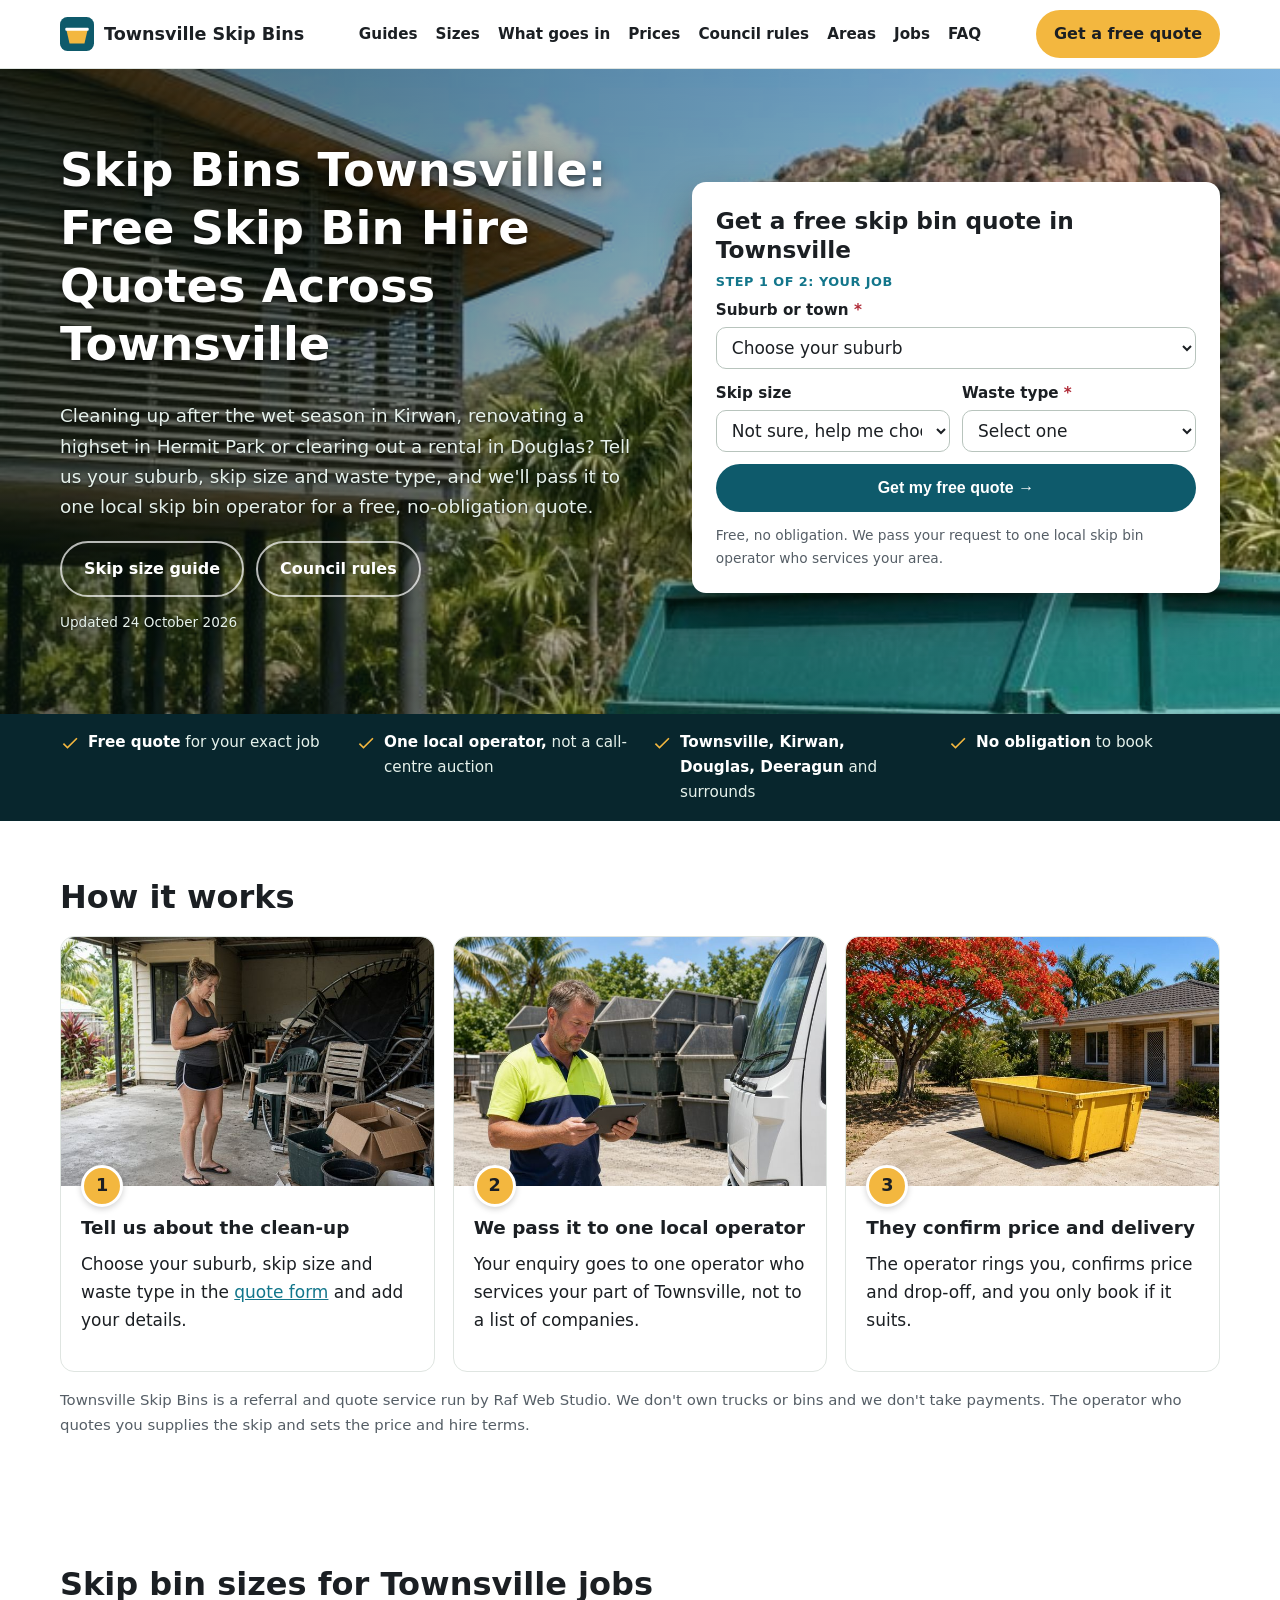
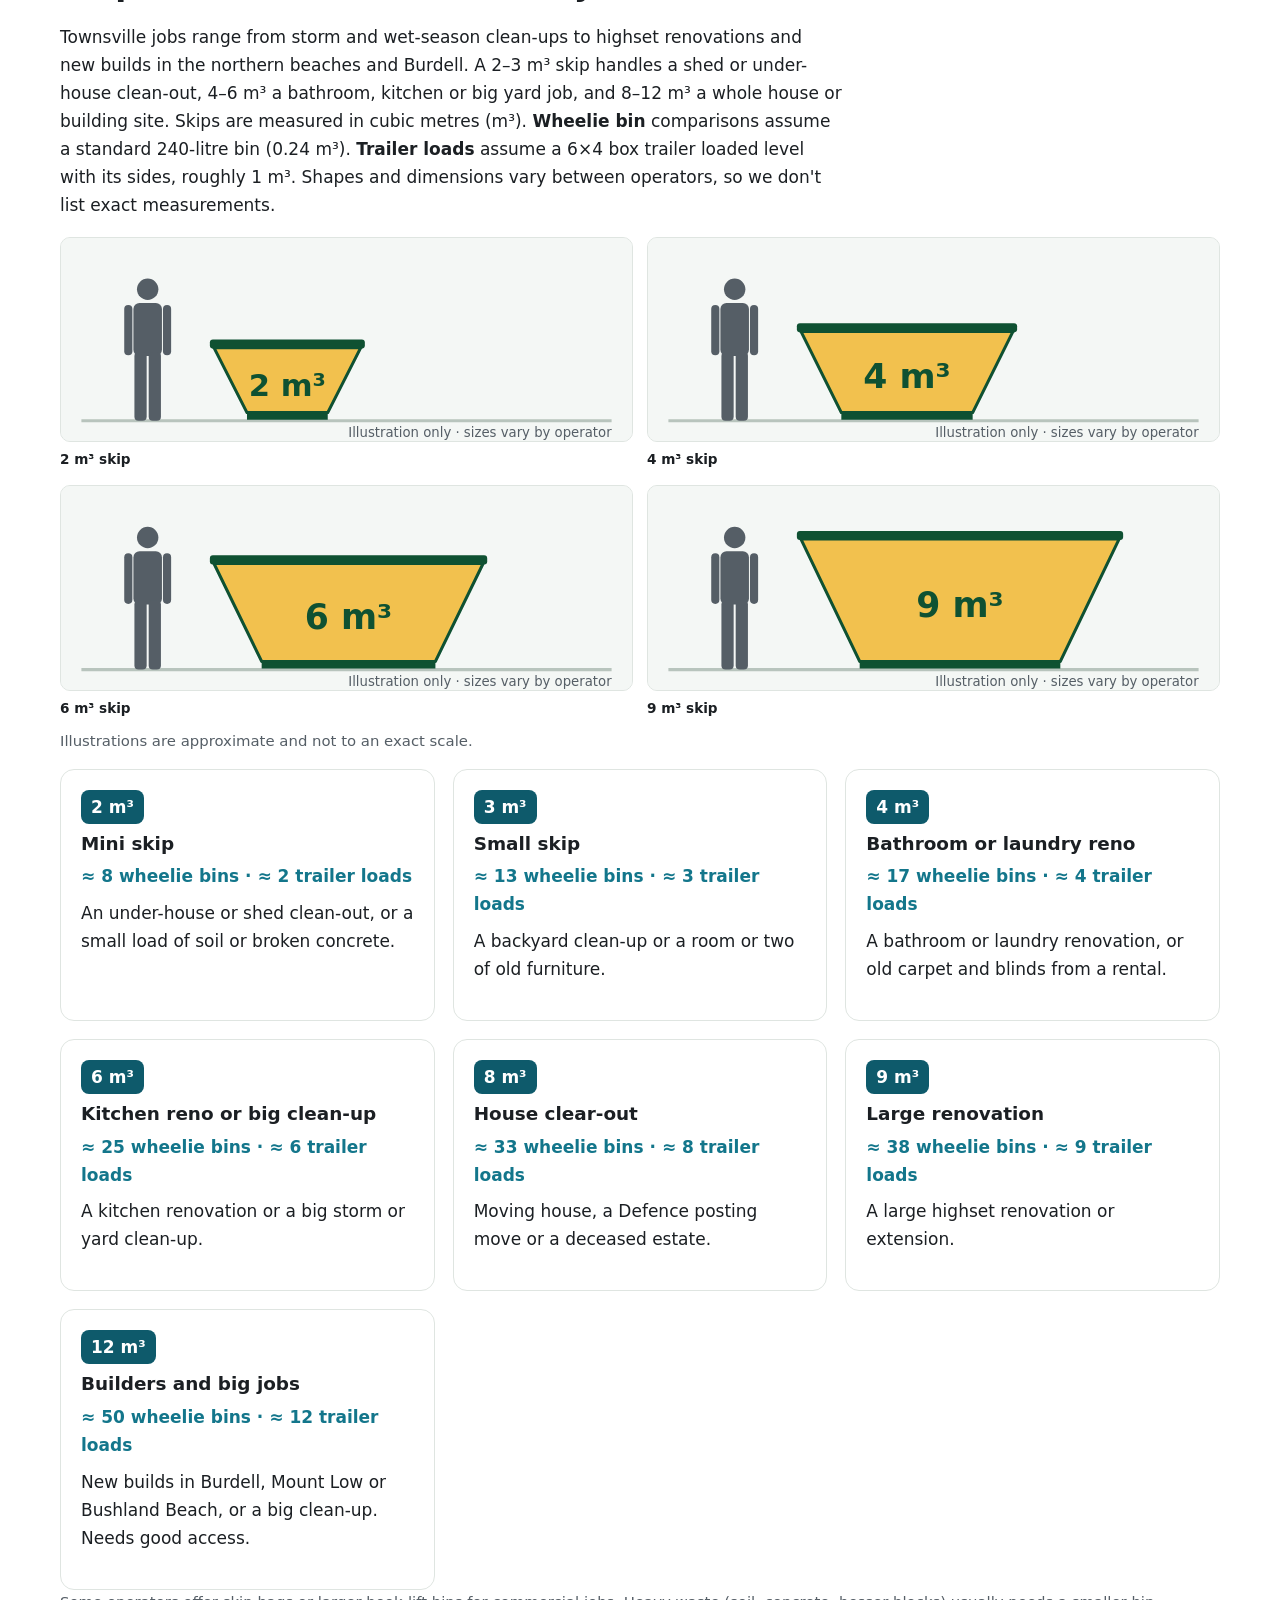
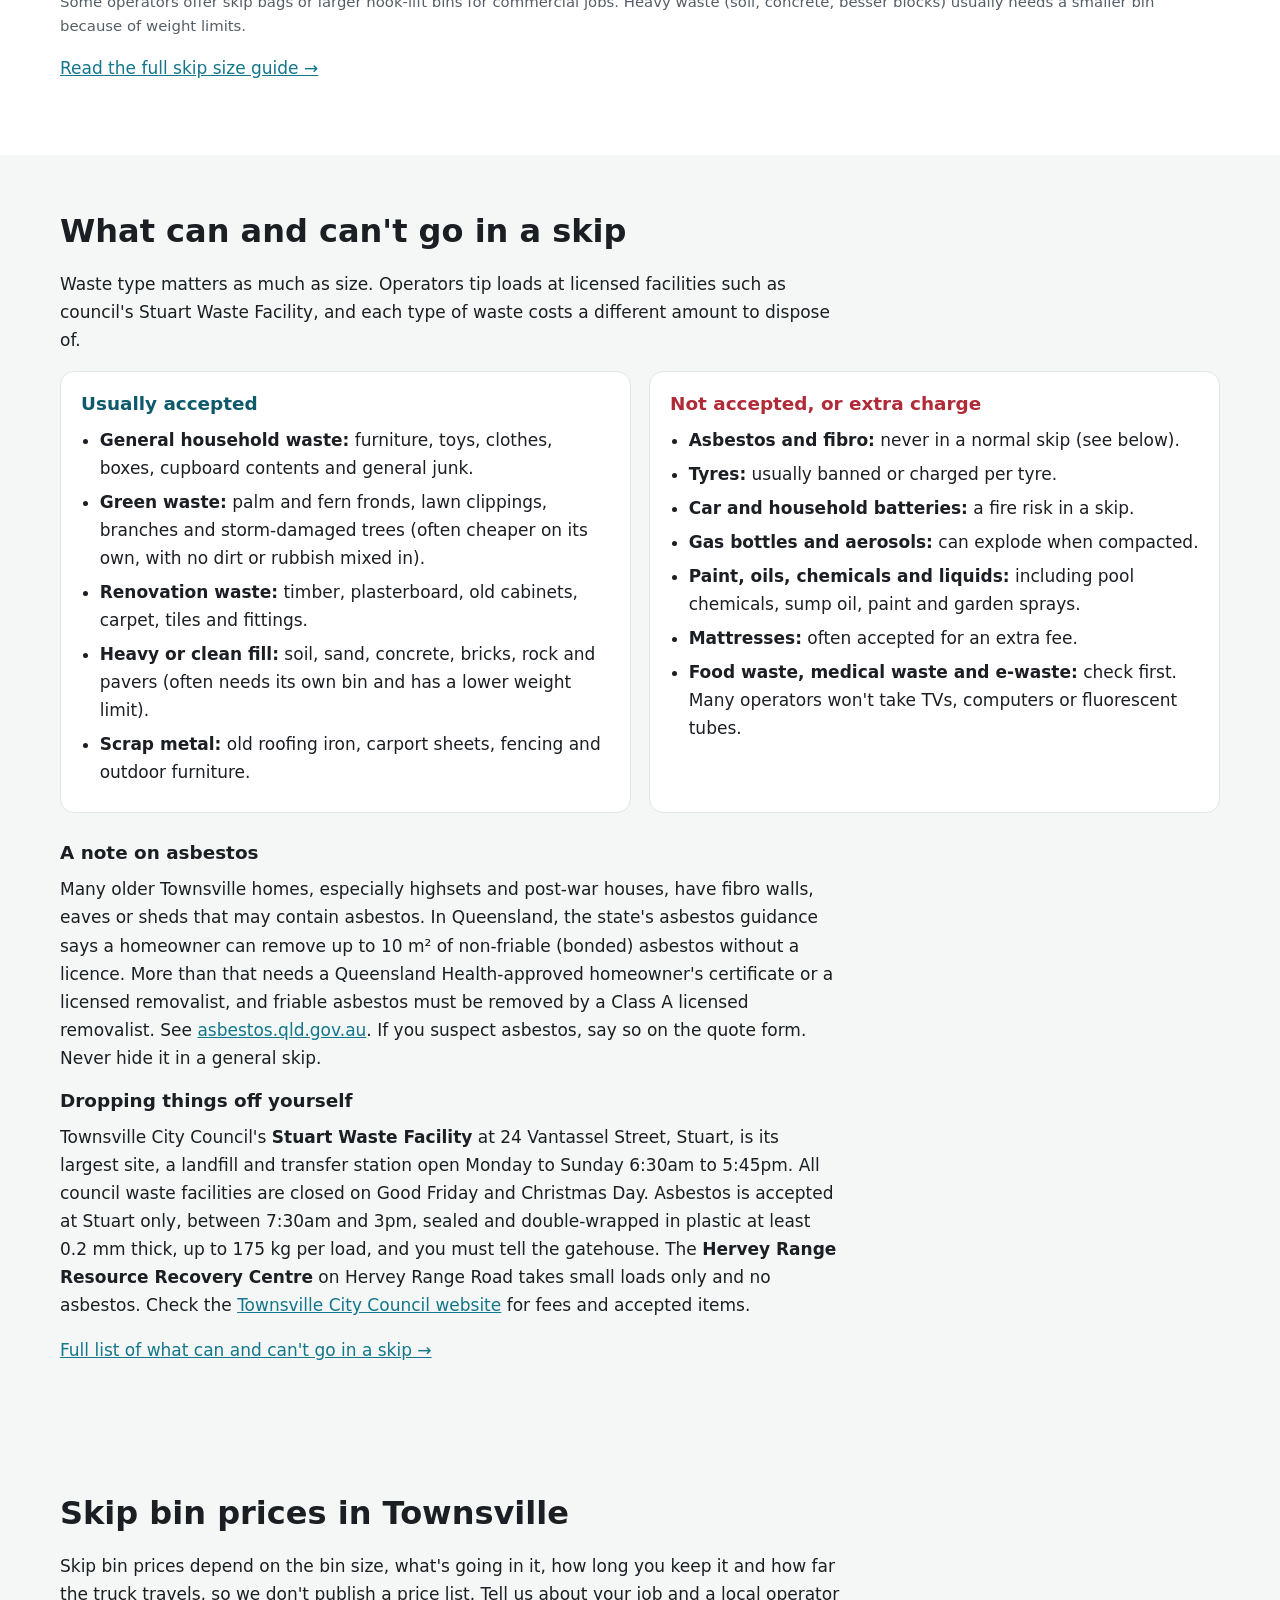
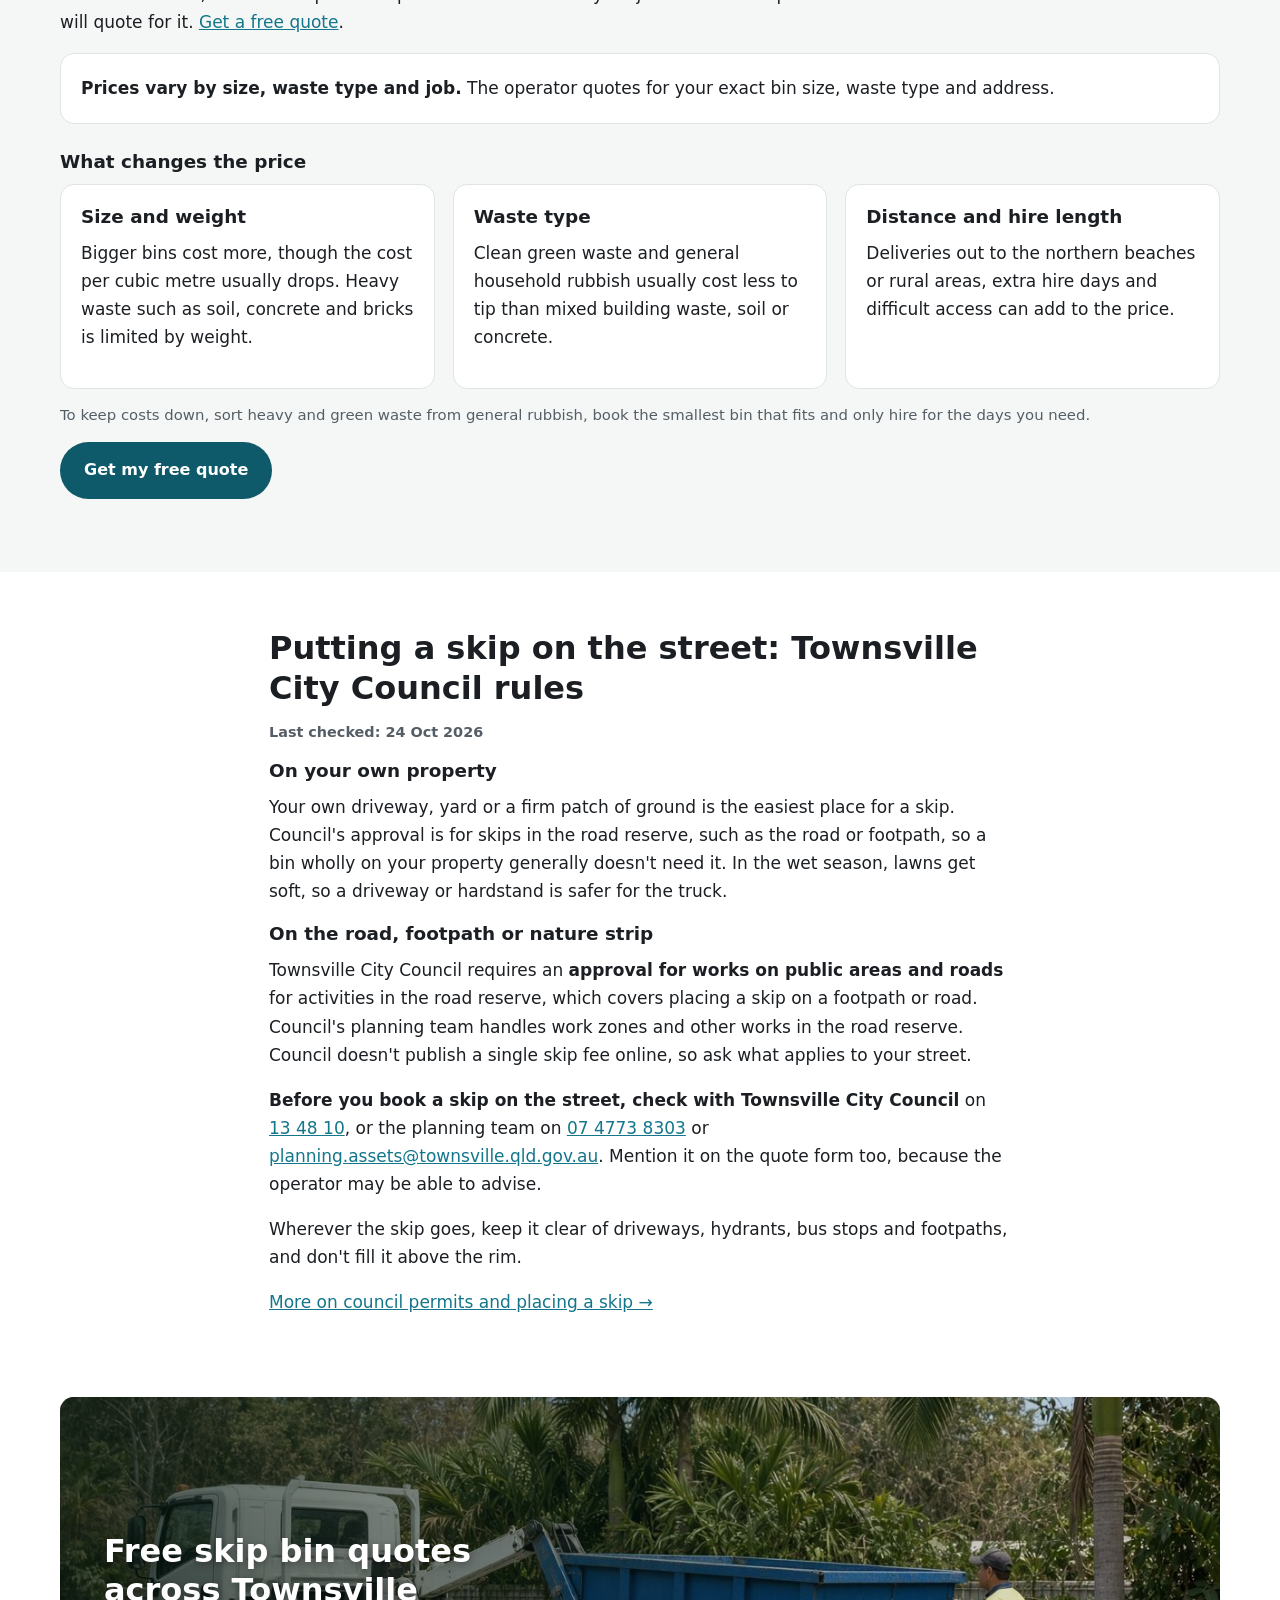
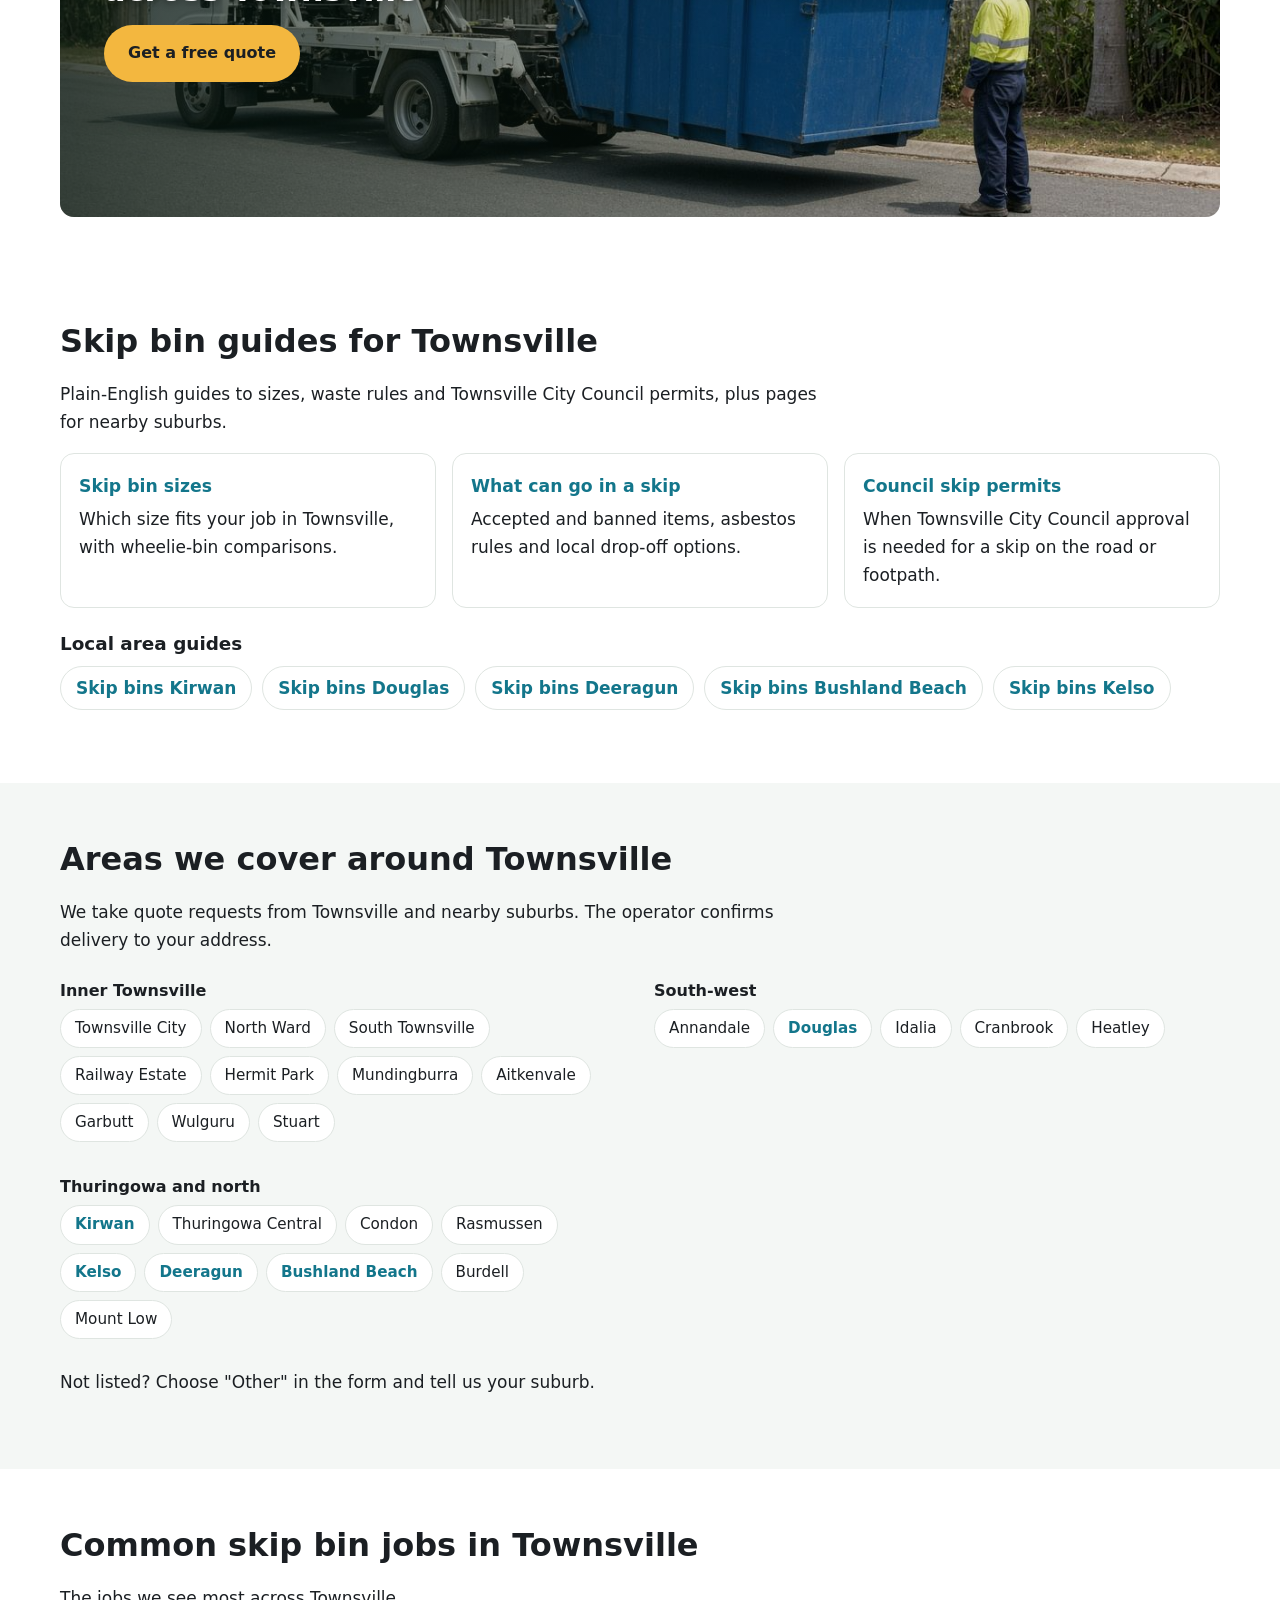
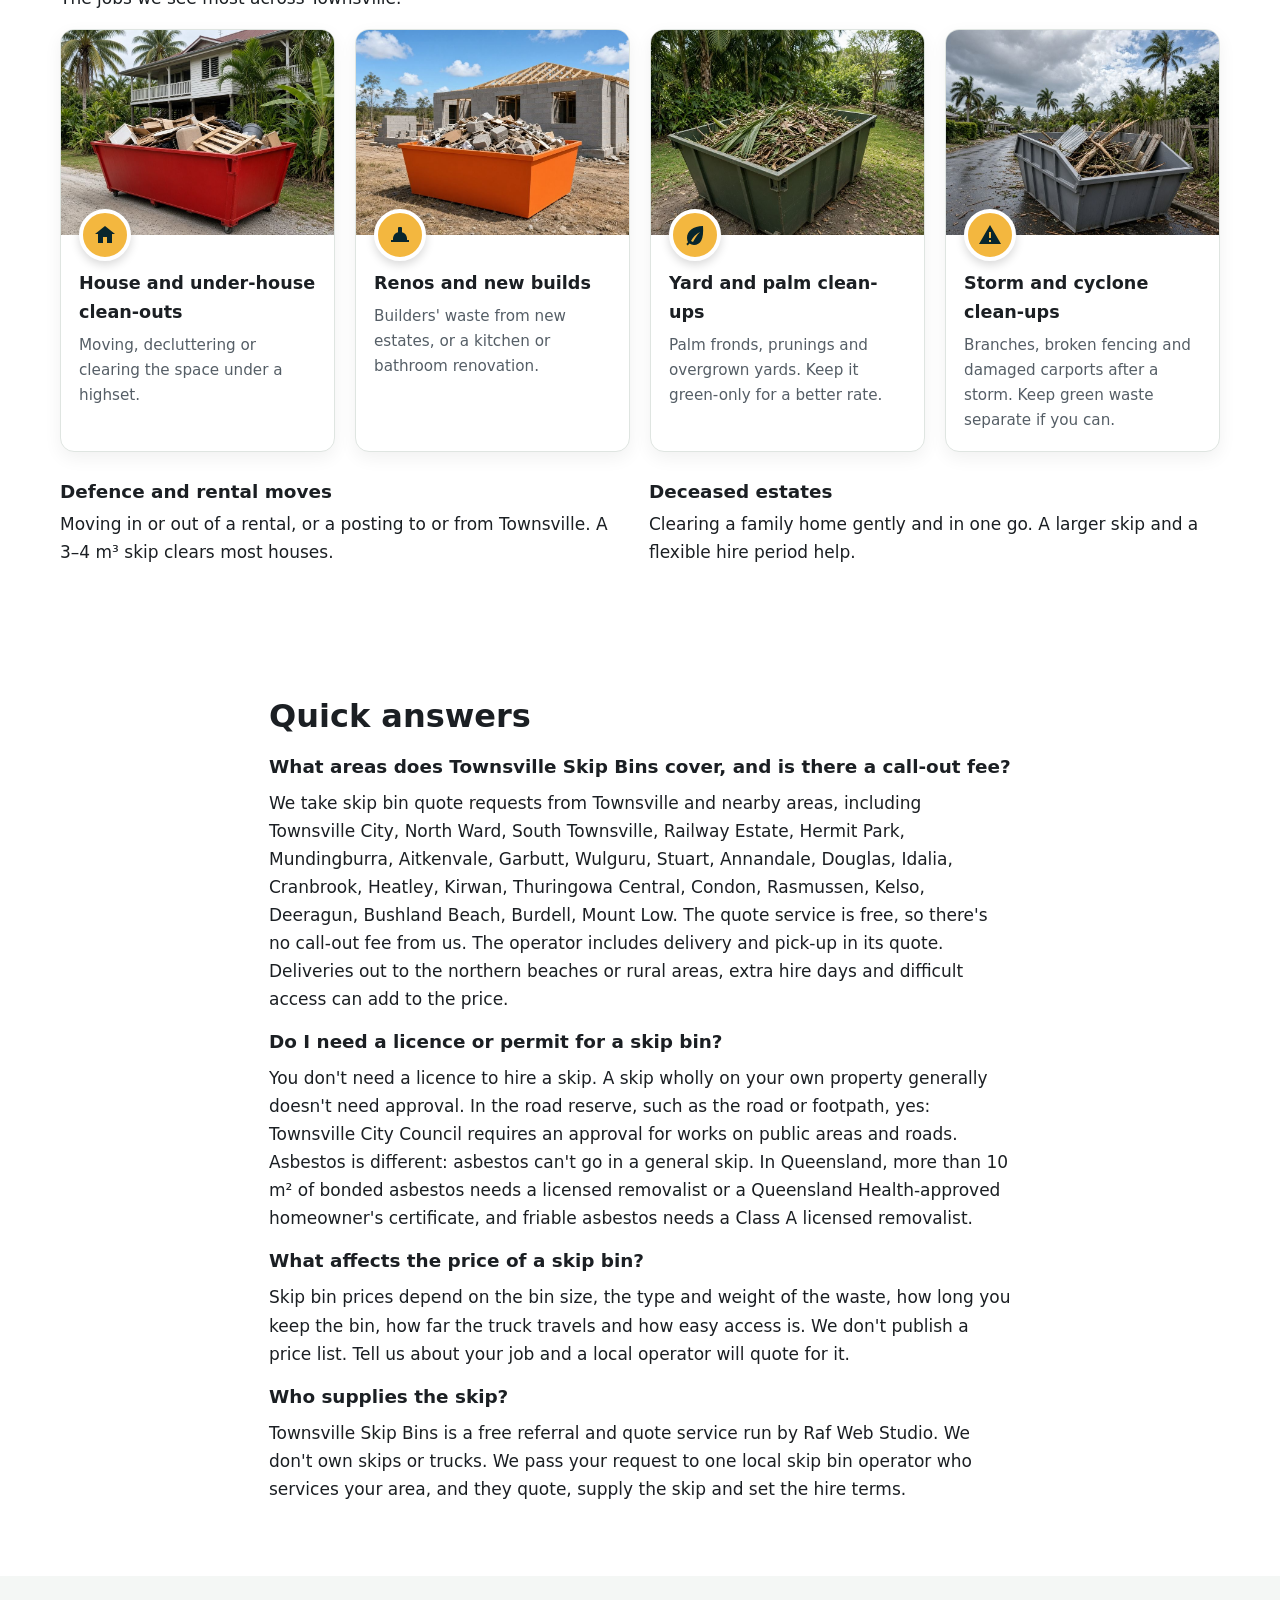
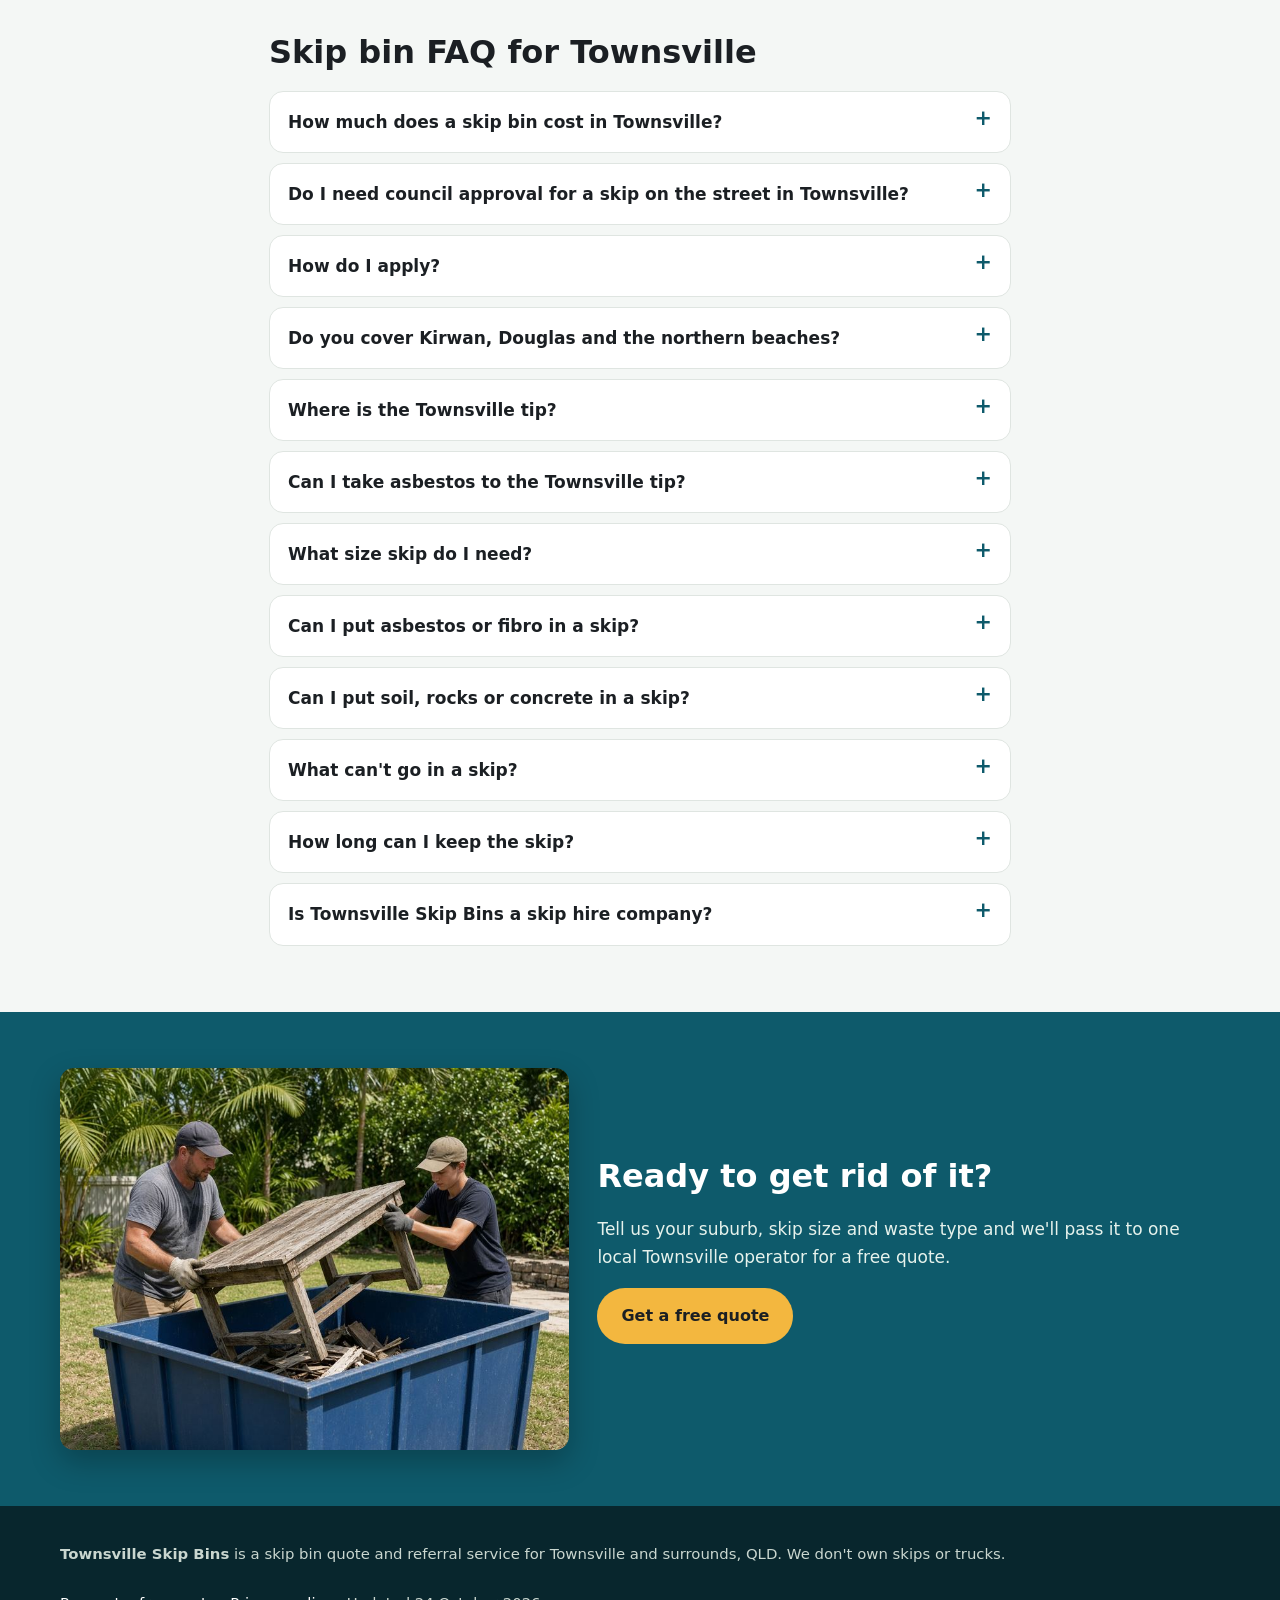
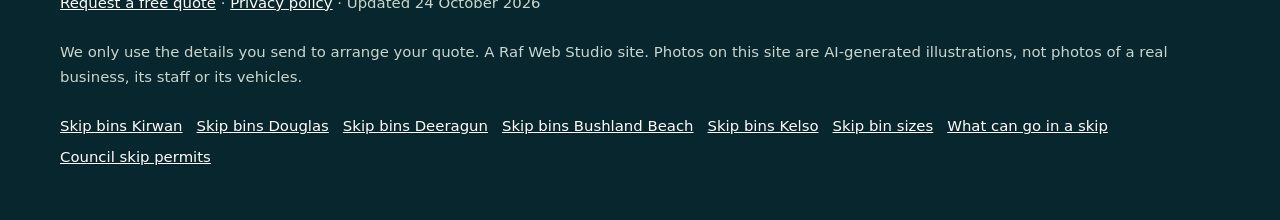
==== index.html @ 588e8c03 "Add GA4 gtag + generate_lead, Search Console tag, LocalBusiness schema, quick answers, llms.txt" ====
<!doctype html>
<html lang="en-AU">
<head>
<meta charset="utf-8">
<meta name="google-site-verification" content="bxGE-b5gEGGFlD7Is_At5pXZOeeprhVuB0j97evm9C8" />
<meta name="viewport" content="width=device-width, initial-scale=1">
<title>Skip Bins Townsville | Free Skip Bin Hire Quotes in Townsville QLD</title>
<meta name="description" content="Skip bins in Townsville, Kirwan, Douglas, Deeragun, Bushland Beach and Kelso. Tell us your suburb, size and waste type and get a free quote from one local skip bin operator.">
<link rel="canonical" href="https://townsvilleskipbins.com/">
<link rel="icon" href="favicon.svg" type="image/svg+xml">
<meta name="theme-color" content="#0e5a6b">
<meta property="og:type" content="website">
<meta property="og:locale" content="en_AU">
<meta property="og:site_name" content="Townsville Skip Bins">
<meta property="og:title" content="Skip Bins Townsville | Free Skip Bin Hire Quotes in Townsville QLD">
<meta property="og:description" content="Free skip bin hire quotes in Townsville and surrounds, from one local operator.">
<meta property="og:url" content="https://townsvilleskipbins.com/">
<meta property="og:image" content="https://townsvilleskipbins.com/img/hero.jpg">
<meta name="twitter:card" content="summary_large_image">
<meta name="twitter:image" content="https://townsvilleskipbins.com/img/hero.jpg">
<script>document.documentElement.classList.add('js')</script>
<link rel="stylesheet" href="styles.css">

<!-- Google tag (gtag.js) -->
<script async src="https://www.googletagmanager.com/gtag/js?id=G-PF54L7E9ZY"></script>
<script>
  window.dataLayer = window.dataLayer || [];
  function gtag(){dataLayer.push(arguments);}
  gtag('js', new Date());
  gtag('config', 'G-PF54L7E9ZY');
</script>

<script type="application/ld+json">
{
 "@context": "https://schema.org",
 "@type": "LocalBusiness",
 "@id": "https://townsvilleskipbins.com/#business",
 "name": "Townsville Skip Bins",
 "url": "https://townsvilleskipbins.com/",
 "description": "Skip bins in Townsville, Kirwan, Douglas, Deeragun, Bushland Beach and Kelso. Tell us your suburb, size and waste type and get a free quote from one local skip bin operator. A free referral and quote service run by Raf Web Studio. It doesn't own skips or trucks; one local operator quotes and supplies the skip.",
 "image": "https://townsvilleskipbins.com/img/hero.jpg",
 "areaServed": [
  {
   "@type": "AdministrativeArea",
   "name": "Townsville City Council, QLD"
  },
  {
   "@type": "Place",
   "name": "Townsville City, QLD"
  },
  {
   "@type": "Place",
   "name": "North Ward, QLD"
  },
  {
   "@type": "Place",
   "name": "South Townsville, QLD"
  },
  {
   "@type": "Place",
   "name": "Railway Estate, QLD"
  },
  {
   "@type": "Place",
   "name": "Hermit Park, QLD"
  },
  {
   "@type": "Place",
   "name": "Mundingburra, QLD"
  },
  {
   "@type": "Place",
   "name": "Aitkenvale, QLD"
  },
  {
   "@type": "Place",
   "name": "Annandale, QLD"
  },
  {
   "@type": "Place",
   "name": "Douglas, QLD"
  },
  {
   "@type": "Place",
   "name": "Kirwan, QLD"
  },
  {
   "@type": "Place",
   "name": "Thuringowa Central, QLD"
  },
  {
   "@type": "Place",
   "name": "Condon, QLD"
  },
  {
   "@type": "Place",
   "name": "Rasmussen, QLD"
  },
  {
   "@type": "Place",
   "name": "Kelso, QLD"
  },
  {
   "@type": "Place",
   "name": "Deeragun, QLD"
  },
  {
   "@type": "Place",
   "name": "Bushland Beach, QLD"
  },
  {
   "@type": "Place",
   "name": "Burdell, QLD"
  },
  {
   "@type": "Place",
   "name": "Mount Low, QLD"
  },
  {
   "@type": "Place",
   "name": "Idalia, QLD"
  },
  {
   "@type": "Place",
   "name": "Cranbrook, QLD"
  },
  {
   "@type": "Place",
   "name": "Heatley, QLD"
  },
  {
   "@type": "Place",
   "name": "Garbutt, QLD"
  },
  {
   "@type": "Place",
   "name": "Wulguru, QLD"
  },
  {
   "@type": "Place",
   "name": "Stuart, QLD"
  }
 ],
 "knowsAbout": [
  "Skip bin hire",
  "Skip bin sizes",
  "Council skip bin permits",
  "Waste disposal"
 ],
 "parentOrganization": {
  "@type": "Organization",
  "name": "Raf Web Studio"
 }
}
</script>
<script type="application/ld+json">
{
 "@context": "https://schema.org",
 "@type": "WebSite",
 "@id": "https://townsvilleskipbins.com/#website",
 "name": "Townsville Skip Bins",
 "url": "https://townsvilleskipbins.com/",
 "inLanguage": "en-AU"
}
</script>
<script type="application/ld+json">
{
 "@context": "https://schema.org",
 "@type": "Service",
 "@id": "https://townsvilleskipbins.com/#service",
 "name": "Skip bin hire quotes in Townsville",
 "serviceType": "Skip bin hire",
 "description": "Free skip bin hire quotes in Townsville and surrounding suburbs. We pass your request to one local skip bin operator.",
 "url": "https://townsvilleskipbins.com/",
 "provider": {
  "@id": "https://townsvilleskipbins.com/#business"
 },
 "areaServed": [
  {
   "@type": "AdministrativeArea",
   "name": "Townsville City Council, QLD"
  },
  {
   "@type": "Place",
   "name": "Townsville City, QLD"
  },
  {
   "@type": "Place",
   "name": "North Ward, QLD"
  },
  {
   "@type": "Place",
   "name": "South Townsville, QLD"
  },
  {
   "@type": "Place",
   "name": "Railway Estate, QLD"
  },
  {
   "@type": "Place",
   "name": "Hermit Park, QLD"
  },
  {
   "@type": "Place",
   "name": "Mundingburra, QLD"
  },
  {
   "@type": "Place",
   "name": "Aitkenvale, QLD"
  },
  {
   "@type": "Place",
   "name": "Annandale, QLD"
  },
  {
   "@type": "Place",
   "name": "Douglas, QLD"
  },
  {
   "@type": "Place",
   "name": "Kirwan, QLD"
  },
  {
   "@type": "Place",
   "name": "Thuringowa Central, QLD"
  },
  {
   "@type": "Place",
   "name": "Condon, QLD"
  },
  {
   "@type": "Place",
   "name": "Rasmussen, QLD"
  },
  {
   "@type": "Place",
   "name": "Kelso, QLD"
  },
  {
   "@type": "Place",
   "name": "Deeragun, QLD"
  },
  {
   "@type": "Place",
   "name": "Bushland Beach, QLD"
  },
  {
   "@type": "Place",
   "name": "Burdell, QLD"
  },
  {
   "@type": "Place",
   "name": "Mount Low, QLD"
  },
  {
   "@type": "Place",
   "name": "Idalia, QLD"
  },
  {
   "@type": "Place",
   "name": "Cranbrook, QLD"
  },
  {
   "@type": "Place",
   "name": "Heatley, QLD"
  },
  {
   "@type": "Place",
   "name": "Garbutt, QLD"
  },
  {
   "@type": "Place",
   "name": "Wulguru, QLD"
  },
  {
   "@type": "Place",
   "name": "Stuart, QLD"
  }
 ]
}
</script>
<script type="application/ld+json">
{
 "@context": "https://schema.org",
 "@type": "FAQPage",
 "mainEntity": [
  {
   "@type": "Question",
   "name": "How much does a skip bin cost in Townsville?",
   "acceptedAnswer": {
    "@type": "Answer",
    "text": "It depends on the size, waste type, hire period and distance. Tell us about your job and a local operator will quote for it."
   }
  },
  {
   "@type": "Question",
   "name": "Do I need council approval for a skip on the street in Townsville?",
   "acceptedAnswer": {
    "@type": "Answer",
    "text": "Generally yes. Townsville City Council requires an approval for works on public areas and roads, which covers a skip in the road reserve. A skip wholly on your own land generally doesn't need it."
   }
  },
  {
   "@type": "Question",
   "name": "How do I apply?",
   "acceptedAnswer": {
    "@type": "Answer",
    "text": "Call Townsville City Council on 13 48 10, or the planning team on 07 4773 8303, to check what's needed for your street."
   }
  },
  {
   "@type": "Question",
   "name": "Do you cover Kirwan, Douglas and the northern beaches?",
   "acceptedAnswer": {
    "@type": "Answer",
    "text": "Yes, we take requests from across Townsville, including Kirwan, Douglas, Deeragun, Bushland Beach and Kelso. The operator confirms delivery."
   }
  },
  {
   "@type": "Question",
   "name": "Where is the Townsville tip?",
   "acceptedAnswer": {
    "@type": "Answer",
    "text": "Council's largest facility is the Stuart Waste Facility at 24 Vantassel Street, Stuart, open Monday to Sunday 6:30am to 5:45pm. There's also the Hervey Range Resource Recovery Centre for small loads."
   }
  },
  {
   "@type": "Question",
   "name": "Can I take asbestos to the Townsville tip?",
   "acceptedAnswer": {
    "@type": "Answer",
    "text": "Only to the Stuart Waste Facility, between 7:30am and 3pm, sealed and double-wrapped in plastic at least 0.2 mm thick, up to 175 kg per load. Tell the gatehouse when you arrive."
   }
  },
  {
   "@type": "Question",
   "name": "What size skip do I need?",
   "acceptedAnswer": {
    "@type": "Answer",
    "text": "2–3 m³ for a shed or under-house clean-out, 4 m³ for a bathroom, 6 m³ for a kitchen or storm clean-up, and 8–12 m³ for a house clear-out or new build."
   }
  },
  {
   "@type": "Question",
   "name": "Can I put asbestos or fibro in a skip?",
   "acceptedAnswer": {
    "@type": "Answer",
    "text": "No. Asbestos can't go in a general skip. In Queensland, more than 10 m² of bonded asbestos needs a licensed removalist or a Queensland Health-approved homeowner's certificate, and friable asbestos needs a Class A licensed removalist."
   }
  },
  {
   "@type": "Question",
   "name": "Can I put soil, rocks or concrete in a skip?",
   "acceptedAnswer": {
    "@type": "Answer",
    "text": "Usually, but heavy waste has weight limits and often needs its own, smaller bin. Choose \"Soil, concrete or bricks\" in the form."
   }
  },
  {
   "@type": "Question",
   "name": "What can't go in a skip?",
   "acceptedAnswer": {
    "@type": "Answer",
    "text": "Asbestos, tyres, batteries, gas bottles, chemicals, paint, oils and liquids. Mattresses and e-waste are often extra or not accepted. The operator who quotes you will confirm their list."
   }
  },
  {
   "@type": "Question",
   "name": "How long can I keep the skip?",
   "acceptedAnswer": {
    "@type": "Answer",
    "text": "Commonly a few days to a week, with extra days by arrangement with the operator."
   }
  },
  {
   "@type": "Question",
   "name": "Is Townsville Skip Bins a skip hire company?",
   "acceptedAnswer": {
    "@type": "Answer",
    "text": "No. It's a free referral and quote service run by Raf Web Studio. One local operator quotes you and supplies the skip."
   }
  },
  {
   "@type": "Question",
   "name": "What areas does Townsville Skip Bins cover, and is there a call-out fee?",
   "acceptedAnswer": {
    "@type": "Answer",
    "text": "We take skip bin quote requests from Townsville and nearby areas, including Townsville City, North Ward, South Townsville, Railway Estate, Hermit Park, Mundingburra, Aitkenvale, Garbutt, Wulguru, Stuart, Annandale, Douglas, Idalia, Cranbrook, Heatley, Kirwan, Thuringowa Central, Condon, Rasmussen, Kelso, Deeragun, Bushland Beach, Burdell, Mount Low. The quote service is free, so there's no call-out fee from us. The operator includes delivery and pick-up in its quote. Deliveries out to the northern beaches or rural areas, extra hire days and difficult access can add to the price."
   }
  },
  {
   "@type": "Question",
   "name": "Do I need a licence or permit for a skip bin?",
   "acceptedAnswer": {
    "@type": "Answer",
    "text": "You don't need a licence to hire a skip. A skip wholly on your own property generally doesn't need approval. In the road reserve, such as the road or footpath, yes: Townsville City Council requires an approval for works on public areas and roads. Asbestos is different: asbestos can't go in a general skip. In Queensland, more than 10 m² of bonded asbestos needs a licensed removalist or a Queensland Health-approved homeowner's certificate, and friable asbestos needs a Class A licensed removalist."
   }
  },
  {
   "@type": "Question",
   "name": "What affects the price of a skip bin?",
   "acceptedAnswer": {
    "@type": "Answer",
    "text": "Skip bin prices depend on the bin size, the type and weight of the waste, how long you keep the bin, how far the truck travels and how easy access is. We don't publish a price list. Tell us about your job and a local operator will quote for it."
   }
  },
  {
   "@type": "Question",
   "name": "Who supplies the skip?",
   "acceptedAnswer": {
    "@type": "Answer",
    "text": "Townsville Skip Bins is a free referral and quote service run by Raf Web Studio. We don't own skips or trucks. We pass your request to one local skip bin operator who services your area, and they quote, supply the skip and set the hire terms."
   }
  }
 ]
}
</script>
</head>
<body>
<a class="skip-link" href="#main">Skip to content</a>

<header class="site-header">
  <div class="wrap">
    <a class="brand" href="/" aria-label="Townsville Skip Bins home">
      <svg viewBox="0 0 64 64" aria-hidden="true"><rect width="64" height="64" rx="14" fill="#0e5a6b"/><path d="M12 24h40l-6 26H18z" fill="#f3b73f"/><rect x="10" y="20" width="44" height="6" rx="2" fill="#fff"/></svg>
      Townsville Skip Bins
    </a>
    <nav class="nav" aria-label="Main">
      <a href="#guides">Guides</a>      <a href="#sizes">Sizes</a><a href="#waste">What goes in</a><a href="#pricing">Prices</a><a href="#council">Council rules</a><a href="#areas">Areas</a><a href="#jobs">Jobs</a><a href="#faq">FAQ</a>
    </nav>
    <a class="btn btn-call header-call" href="#quote">Get a free quote</a>
  </div>
</header>

<main id="main">
<section class="hero" aria-labelledby="h1">
  <picture class="hero-bg">
    <source media="(max-width: 700px)" srcset="img/hero-mobile.jpg" width="684" height="720">
    <img src="img/hero.jpg" width="1280" height="720" alt="Teal skip bin outside an elevated home with louvred windows and a granite hill behind" fetchpriority="high" decoding="async">
  </picture>
  <div class="wrap hero-grid">
    <div class="hero-copy">
      <h1 id="h1">Skip Bins Townsville: Free Skip Bin Hire Quotes Across Townsville</h1>
      <p class="lead">Cleaning up after the wet season in Kirwan, renovating a highset in Hermit Park or clearing out a rental in Douglas? Tell us your suburb, skip size and waste type, and we'll pass it to one local skip bin operator for a free, no-obligation quote.</p>
      <div class="ctas"><a class="btn btn-ghost" href="#sizes">Skip size guide</a><a class="btn btn-ghost" href="#council">Council rules</a></div>
      <p class="updated">Updated 24 October 2026</p>
    </div>
    <div class="hero-form-card" id="quote">
      <h2 id="quote-h">Get a free skip bin quote in Townsville</h2>
      <form class="quote-form two-step" id="quote-form" action="https://formsubmit.co/quotes@townsvilleskipbins.com" method="post" novalidate>
        <input type="hidden" name="_subject" value="New quote request – townsvilleskipbins.com">
        <input type="hidden" name="_captcha" value="true">
        <input type="hidden" name="_template" value="table">
        <input type="hidden" name="_next" value="https://townsvilleskipbins.com/thanks.html">
        <input type="text" name="_honey" style="display:none" tabindex="-1" autocomplete="off" aria-hidden="true">
        <input type="hidden" name="source" value="townsvilleskipbins.com">
        <fieldset class="step step-1">
          <legend class="step-label">Step 1 of 2: your job</legend>
          <div class="full"><label for="suburb">Suburb or town <span class="req" aria-hidden="true">*</span></label>
            <select id="suburb" name="suburb" required><option value="">Choose your suburb</option><option>Townsville City</option><option>North Ward</option><option>South Townsville</option><option>Railway Estate</option><option>Hermit Park</option><option>Mundingburra</option><option>Aitkenvale</option><option>Annandale</option><option>Douglas</option><option>Kirwan</option><option>Thuringowa Central</option><option>Condon</option><option>Rasmussen</option><option>Kelso</option><option>Deeragun</option><option>Bushland Beach</option><option>Burdell</option><option>Mount Low</option><option>Idalia</option><option>Cranbrook</option><option>Heatley</option><option>Garbutt</option><option>Wulguru</option><option>Stuart</option><option value="Other">Other (tell us below)</option></select></div>
          <div class="full other-wrap"><label for="suburb_other">Other suburb or town</label><input id="suburb_other" name="suburb_other" type="text" autocomplete="address-level2"></div>
          <div><label for="size">Skip size</label>
            <select id="size" name="skip_size"><option value="Not sure">Not sure, help me choose</option><option>Skip bag (about 1 m³)</option><option>2 m³</option><option>3 m³</option><option>4 m³</option><option>6 m³</option><option>8 m³</option><option>9 m³</option><option>10–12 m³</option><option>Larger / hook-lift</option></select></div>
          <div><label for="waste">Waste type <span class="req" aria-hidden="true">*</span></label>
            <select id="waste" name="waste_type" required><option value="">Select one</option><option>General household</option><option>Green waste</option><option>Mixed renovation / building</option><option>Soil, concrete or bricks</option><option>Mixed, not sure</option><option>May contain asbestos</option></select></div>
          <div class="full js-only"><button class="btn btn-primary btn-block" type="button" id="to-step-2">Get my free quote →</button></div>
          <p class="microcopy full">Free, no obligation. We pass your request to one local skip bin operator who services your area.</p>
          <p class="form-error full" id="step1-error" role="alert" hidden>Please choose your suburb and waste type.</p>
        </fieldset>
        <fieldset class="step step-2" id="step-2">
          <legend class="step-label">Step 2 of 2: your details</legend>
          <div><label for="name">Name <span class="req" aria-hidden="true">*</span></label><input id="name" name="name" type="text" autocomplete="name" required></div>
          <div><label for="phone">Phone <span class="req" aria-hidden="true">*</span></label><input id="phone" name="phone" type="tel" autocomplete="tel" inputmode="tel" required></div>
          <div><label for="email">Email</label><input id="email" name="email" type="email" autocomplete="email"></div>
          <div><label for="date">Delivery date</label><input id="date" name="preferred_date" type="date"></div>
          <div class="full"><label for="message">Anything else?</label><textarea id="message" name="message" rows="2" placeholder="e.g. storm clean-up, highset reno, rental clean-out in Douglas, 7 days"></textarea></div>
          <p class="consent full">By sending this form you agree we can share your details with one local skip bin operator so they can quote for your job. See our <a href="privacy.html">privacy policy</a>.</p>
          <div class="full step2-actions"><button class="btn btn-primary" type="submit">Send my quote request</button><button class="btn-link js-only" type="button" id="back-1">← Back</button></div>
        </fieldset>
      </form>
    </div>
  </div>
</section>
<section class="trust" aria-label="Why use this service">
  <ul class="wrap trust-list"><li><svg viewBox="0 0 24 24" aria-hidden="true"><path fill="currentColor" d="M9 16.2 4.8 12l-1.4 1.4L9 19 21 7l-1.4-1.4z"/></svg><span><strong>Free quote</strong> for your exact job</span></li><li><svg viewBox="0 0 24 24" aria-hidden="true"><path fill="currentColor" d="M9 16.2 4.8 12l-1.4 1.4L9 19 21 7l-1.4-1.4z"/></svg><span><strong>One local operator,</strong> not a call-centre auction</span></li><li><svg viewBox="0 0 24 24" aria-hidden="true"><path fill="currentColor" d="M9 16.2 4.8 12l-1.4 1.4L9 19 21 7l-1.4-1.4z"/></svg><span><strong>Townsville, Kirwan, Douglas, Deeragun</strong> and surrounds</span></li><li><svg viewBox="0 0 24 24" aria-hidden="true"><path fill="currentColor" d="M9 16.2 4.8 12l-1.4 1.4L9 19 21 7l-1.4-1.4z"/></svg><span><strong>No obligation</strong> to book</span></li></ul>
</section>
<section id="how" aria-labelledby="how-h">
  <div class="wrap">
    <h2 id="how-h">How it works</h2>
    <ol class="steps grid grid-3">
      <li class="card step-card"><span class="step-img"><img src="img/step1.jpg" width="700" height="467" loading="lazy" decoding="async" alt="Woman in a carport next to a broken trampoline, ready for a clean-up"></span><div class="step-body"><span class="step-num">1</span><h3>Tell us about the clean-up</h3><p>Choose your suburb, skip size and waste type in the <a href="#quote">quote form</a> and add your details.</p></div></li>
      <li class="card step-card"><span class="step-img"><img src="img/step2.jpg" width="700" height="467" loading="lazy" decoding="async" alt="Man in a hi-vis polo checking a booking on a tablet beside a truck"></span><div class="step-body"><span class="step-num">2</span><h3>We pass it to one local operator</h3><p>Your enquiry goes to one operator who services your part of Townsville, not to a list of companies.</p></div></li>
      <li class="card step-card"><span class="step-img"><img src="img/step3.jpg" width="700" height="467" loading="lazy" decoding="async" alt="Yellow skip bin under a flowering poinciana beside a brick home"></span><div class="step-body"><span class="step-num">3</span><h3>They confirm price and delivery</h3><p>The operator rings you, confirms price and drop-off, and you only book if it suits.</p></div></li>
      </ol>
    <p class="note">Townsville Skip Bins is a referral and quote service run by Raf Web Studio. We don't own trucks or bins and we don't take payments. The operator who quotes you supplies the skip and sets the price and hire terms.</p>
  </div>
</section>
<section id="sizes" aria-labelledby="sizes-h">
  <div class="wrap">
    <h2 id="sizes-h">Skip bin sizes for Townsville jobs</h2>
    <p class="intro">Townsville jobs range from storm and wet-season clean-ups to highset renovations and new builds in the northern beaches and Burdell. A 2–3 m³ skip handles a shed or under-house clean-out, 4–6 m³ a bathroom, kitchen or big yard job, and 8–12 m³ a whole house or building site. Skips are measured in cubic metres (m³). <strong>Wheelie bin</strong> comparisons assume a standard 240-litre bin (0.24 m³). <strong>Trailer loads</strong> assume a 6×4 box trailer loaded level with its sides, roughly 1 m³. Shapes and dimensions vary between operators, so we don't list exact measurements.</p>
    <div class="size-figs"><figure><img src="img/skip-2m3.svg" width="560" height="200" loading="lazy" decoding="async" alt="2 cubic metre skip bin size guide, shown next to an adult for scale"><figcaption>2 m³ skip</figcaption></figure><figure><img src="img/skip-4m3.svg" width="560" height="200" loading="lazy" decoding="async" alt="4 cubic metre skip bin size guide, shown next to an adult for scale"><figcaption>4 m³ skip</figcaption></figure><figure><img src="img/skip-6m3.svg" width="560" height="200" loading="lazy" decoding="async" alt="6 cubic metre skip bin size guide, shown next to an adult for scale"><figcaption>6 m³ skip</figcaption></figure><figure><img src="img/skip-9m3.svg" width="560" height="200" loading="lazy" decoding="async" alt="9 cubic metre skip bin size guide, shown next to an adult for scale"><figcaption>9 m³ skip</figcaption></figure></div>
    <p class="note">Illustrations are approximate and not to an exact scale.</p>
    <div class="grid grid-3 size-cards"><div class="card"><span class="size">2 m³</span><h3>Mini skip</h3><p class="equiv">≈ 8 wheelie bins · ≈ 2 trailer loads</p><p>An under-house or shed clean-out, or a small load of soil or broken concrete.</p></div><div class="card"><span class="size">3 m³</span><h3>Small skip</h3><p class="equiv">≈ 13 wheelie bins · ≈ 3 trailer loads</p><p>A backyard clean-up or a room or two of old furniture.</p></div><div class="card"><span class="size">4 m³</span><h3>Bathroom or laundry reno</h3><p class="equiv">≈ 17 wheelie bins · ≈ 4 trailer loads</p><p>A bathroom or laundry renovation, or old carpet and blinds from a rental.</p></div><div class="card"><span class="size">6 m³</span><h3>Kitchen reno or big clean-up</h3><p class="equiv">≈ 25 wheelie bins · ≈ 6 trailer loads</p><p>A kitchen renovation or a big storm or yard clean-up.</p></div><div class="card"><span class="size">8 m³</span><h3>House clear-out</h3><p class="equiv">≈ 33 wheelie bins · ≈ 8 trailer loads</p><p>Moving house, a Defence posting move or a deceased estate.</p></div><div class="card"><span class="size">9 m³</span><h3>Large renovation</h3><p class="equiv">≈ 38 wheelie bins · ≈ 9 trailer loads</p><p>A large highset renovation or extension.</p></div><div class="card"><span class="size">12 m³</span><h3>Builders and big jobs</h3><p class="equiv">≈ 50 wheelie bins · ≈ 12 trailer loads</p><p>New builds in Burdell, Mount Low or Bushland Beach, or a big clean-up. Needs good access.</p></div></div>
    <p class="note">Some operators offer skip bags or larger hook-lift bins for commercial jobs. Heavy waste (soil, concrete, besser blocks) usually needs a smaller bin because of weight limits.</p>
    <p><a href="/skip-bin-sizes/">Read the full skip size guide →</a></p>
  </div>
</section>
<section class="alt" id="waste" aria-labelledby="waste-h">
  <div class="wrap">
    <h2 id="waste-h">What can and can't go in a skip</h2>
    <p class="intro">Waste type matters as much as size. Operators tip loads at licensed facilities such as council's Stuart Waste Facility, and each type of waste costs a different amount to dispose of.</p>
    <div class="grid grid-2">
      <div class="card yes">
        <h3>Usually accepted</h3>
        <ul class="clean">
          <li><strong>General household waste:</strong> furniture, toys, clothes, boxes, cupboard contents and general junk.</li>
          <li><strong>Green waste:</strong> palm and fern fronds, lawn clippings, branches and storm-damaged trees (often cheaper on its own, with no dirt or rubbish mixed in).</li>
          <li><strong>Renovation waste:</strong> timber, plasterboard, old cabinets, carpet, tiles and fittings.</li>
          <li><strong>Heavy or clean fill:</strong> soil, sand, concrete, bricks, rock and pavers (often needs its own bin and has a lower weight limit).</li>
          <li><strong>Scrap metal:</strong> old roofing iron, carport sheets, fencing and outdoor furniture.</li>
        </ul>
      </div>
      <div class="card no">
        <h3>Not accepted, or extra charge</h3>
        <ul class="clean">
          <li><strong>Asbestos and fibro:</strong> never in a normal skip (see below).</li>
          <li><strong>Tyres:</strong> usually banned or charged per tyre.</li>
          <li><strong>Car and household batteries:</strong> a fire risk in a skip.</li>
          <li><strong>Gas bottles and aerosols:</strong> can explode when compacted.</li>
          <li><strong>Paint, oils, chemicals and liquids:</strong> including pool chemicals, sump oil, paint and garden sprays.</li>
          <li><strong>Mattresses:</strong> often accepted for an extra fee.</li>
          <li><strong>Food waste, medical waste and e-waste:</strong> check first. Many operators won't take TVs, computers or fluorescent tubes.</li>
        </ul>
      </div>
    </div>
    <h3 style="margin-top:28px">A note on asbestos</h3>
    <p class="intro">Many older Townsville homes, especially highsets and post-war houses, have fibro walls, eaves or sheds that may contain asbestos. In Queensland, the state's asbestos guidance says a homeowner can remove up to 10 m² of non-friable (bonded) asbestos without a licence. More than that needs a Queensland Health-approved homeowner's certificate or a licensed removalist, and friable asbestos must be removed by a Class A licensed removalist. See <a href="https://www.asbestos.qld.gov.au/removing-or-disturbing-asbestos/homeowners-certificate-remove-asbestos" rel="noopener">asbestos.qld.gov.au</a>. If you suspect asbestos, say so on the quote form. Never hide it in a general skip.</p>
    <h3>Dropping things off yourself</h3>
    <p class="intro">Townsville City Council's <strong>Stuart Waste Facility</strong> at 24 Vantassel Street, Stuart, is its largest site, a landfill and transfer station open Monday to Sunday 6:30am to 5:45pm. All council waste facilities are closed on Good Friday and Christmas Day. Asbestos is accepted at Stuart only, between 7:30am and 3pm, sealed and double-wrapped in plastic at least 0.2 mm thick, up to 175 kg per load, and you must tell the gatehouse. The <strong>Hervey Range Resource Recovery Centre</strong> on Hervey Range Road takes small loads only and no asbestos. Check the <a href="https://www.townsville.qld.gov.au/" rel="noopener">Townsville City Council website</a> for fees and accepted items.</p>
    <p><a href="/what-can-go-in-a-skip/">Full list of what can and can't go in a skip →</a></p>
  </div>
</section>
<section class="alt" id="pricing" aria-labelledby="pricing-h">
  <div class="wrap">
    <h2 id="pricing-h">Skip bin prices in Townsville</h2>
    <p class="intro">Skip bin prices depend on the bin size, what's going in it, how long you keep it and how far the truck travels, so we don't publish a price list. Tell us about your job and a local operator will quote for it. <a href="#quote">Get a free quote</a>.</p>
    <div class="card"><p style="margin:0"><strong>Prices vary by size, waste type and job.</strong> The operator quotes for your exact bin size, waste type and address.</p></div>
    <h3 style="margin-top:26px">What changes the price</h3>
    <div class="grid grid-3">
      <div class="card"><h3>Size and weight</h3><p>Bigger bins cost more, though the cost per cubic metre usually drops. Heavy waste such as soil, concrete and bricks is limited by weight.</p></div>
      <div class="card"><h3>Waste type</h3><p>Clean green waste and general household rubbish usually cost less to tip than mixed building waste, soil or concrete.</p></div>
      <div class="card"><h3>Distance and hire length</h3><p>Deliveries out to the northern beaches or rural areas, extra hire days and difficult access can add to the price.</p></div>
    </div>
    <p class="note" style="margin-top:14px">To keep costs down, sort heavy and green waste from general rubbish, book the smallest bin that fits and only hire for the days you need.</p>
    <p><a class="btn btn-primary" href="#quote">Get my free quote</a></p>
  </div>
</section>
<section id="council" aria-labelledby="council-h">
  <div class="wrap intro">
    <h2 id="council-h">Putting a skip on the street: Townsville City Council rules</h2>
    <p class="updated-dark">Last checked: 24 Oct 2026</p>
    <h3>On your own property</h3>
    <p>Your own driveway, yard or a firm patch of ground is the easiest place for a skip. Council's approval is for skips in the road reserve, such as the road or footpath, so a bin wholly on your property generally doesn't need it. In the wet season, lawns get soft, so a driveway or hardstand is safer for the truck.</p>
    <h3>On the road, footpath or nature strip</h3>
    <p>Townsville City Council requires an <strong>approval for works on public areas and roads</strong> for activities in the road reserve, which covers placing a skip on a footpath or road. Council's planning team handles work zones and other works in the road reserve. Council doesn't publish a single skip fee online, so ask what applies to your street.</p>
    <p><strong>Before you book a skip on the street, check with Townsville City Council</strong> on <a href="tel:134810">13 48 10</a>, or the planning team on <a href="tel:0747738303">07 4773 8303</a> or <a href="mailto:planning.assets@townsville.qld.gov.au">planning.assets@townsville.qld.gov.au</a>. Mention it on the quote form too, because the operator may be able to advise.</p>
    <p>Wherever the skip goes, keep it clear of driveways, hydrants, bus stops and footpaths, and don't fill it above the rim.</p>
    <p><a href="/skip-bin-council-permit/">More on council permits and placing a skip →</a></p>
  </div>
</section>
<section class="band-wrap" aria-label="Free skip bin quotes across Townsville">
  <div class="wrap">
    <div class="truck-band">
      <img src="img/band.jpg" width="1280" height="720" loading="lazy" decoding="async" alt="Blue hook-lift skip bin being loaded onto a truck">
      <div class="band-text">
        <p class="band-line">Free skip bin quotes across Townsville</p>
        <a class="btn btn-call" href="#quote">Get a free quote</a>
      </div>
    </div>
  </div>
</section>
<section id="guides" aria-labelledby="guides-h">
  <div class="wrap">
    <h2 id="guides-h">Skip bin guides for Townsville</h2>
    <p class="intro">Plain-English guides to sizes, waste rules and Townsville City Council permits, plus pages for nearby suburbs.</p>
    <div class="guide-cards"><a href="/skip-bin-sizes/"><strong>Skip bin sizes</strong>Which size fits your job in Townsville, with wheelie-bin comparisons.</a><a href="/what-can-go-in-a-skip/"><strong>What can go in a skip</strong>Accepted and banned items, asbestos rules and local drop-off options.</a><a href="/skip-bin-council-permit/"><strong>Council skip permits</strong>When Townsville City Council approval is needed for a skip on the road or footpath.</a></div>
    <h3 style="margin-top:24px">Local area guides</h3>
    <ul class="link-list"><li><a href="/skip-bins-kirwan/">Skip bins Kirwan</a></li><li><a href="/skip-bins-douglas/">Skip bins Douglas</a></li><li><a href="/skip-bins-deeragun/">Skip bins Deeragun</a></li><li><a href="/skip-bins-bushland-beach/">Skip bins Bushland Beach</a></li><li><a href="/skip-bins-kelso/">Skip bins Kelso</a></li></ul>
  </div>
</section>

<section class="alt" id="areas" aria-labelledby="areas-h">
  <div class="wrap">
    <h2 id="areas-h">Areas we cover around Townsville</h2>
    <p class="intro">We take quote requests from Townsville and nearby suburbs. The operator confirms delivery to your address.</p>
    <div class="area-groups"><div class="area-group"><h3>Inner Townsville</h3><ul class="areas"><li>Townsville City</li><li>North Ward</li><li>South Townsville</li><li>Railway Estate</li><li>Hermit Park</li><li>Mundingburra</li><li>Aitkenvale</li><li>Garbutt</li><li>Wulguru</li><li>Stuart</li></ul></div><div class="area-group"><h3>South-west</h3><ul class="areas"><li>Annandale</li><li><a href="/skip-bins-douglas/">Douglas</a></li><li>Idalia</li><li>Cranbrook</li><li>Heatley</li></ul></div><div class="area-group"><h3>Thuringowa and north</h3><ul class="areas"><li><a href="/skip-bins-kirwan/">Kirwan</a></li><li>Thuringowa Central</li><li>Condon</li><li>Rasmussen</li><li><a href="/skip-bins-kelso/">Kelso</a></li><li><a href="/skip-bins-deeragun/">Deeragun</a></li><li><a href="/skip-bins-bushland-beach/">Bushland Beach</a></li><li>Burdell</li><li>Mount Low</li></ul></div></div>
    <p class="intro">Not listed? Choose "Other" in the form and tell us your suburb.</p>
  </div>
</section>
<section id="jobs" aria-labelledby="jobs-h">
  <div class="wrap">
    <h2 id="jobs-h">Common skip bin jobs in Townsville</h2>
    <p class="intro">The jobs we see most across Townsville.</p>
    <div class="photo-cards">
      <a class="photo-card" href="#sizes">
        <span class="pc-img"><img src="img/card-home.jpg" width="900" height="675" loading="lazy" decoding="async" alt="Red skip bin outside a highset house during a clean-out"></span>
        <span class="pc-body"><span class="pc-icon"><svg viewBox="0 0 24 24" aria-hidden="true"><path fill="currentColor" d="M12 3 2 11h3v9h5v-6h4v6h5v-9h3z"/></svg></span><strong class="pc-title">House and under-house clean-outs</strong><span class="pc-text">Moving, decluttering or clearing the space under a highset.</span></span>
      </a>
      <a class="photo-card" href="#sizes">
        <span class="pc-img"><img src="img/card-build.jpg" width="900" height="675" loading="lazy" decoding="async" alt="Orange skip bin with broken besser blocks on a building site"></span>
        <span class="pc-body"><span class="pc-icon"><svg viewBox="0 0 24 24" aria-hidden="true"><path fill="currentColor" d="M11 4h2a1 1 0 0 1 1 1v4.2A7 7 0 0 1 19 15v2h2v2H3v-2h2v-2a7 7 0 0 1 5-5.8V5a1 1 0 0 1 1-1z"/></svg></span><strong class="pc-title">Renos and new builds</strong><span class="pc-text">Builders' waste from new estates, or a kitchen or bathroom renovation.</span></span>
      </a>
      <a class="photo-card" href="#waste">
        <span class="pc-img"><img src="img/card-green.jpg" width="900" height="675" loading="lazy" decoding="async" alt="Green skip bin filled with palm fronds"></span>
        <span class="pc-body"><span class="pc-icon"><svg viewBox="0 0 24 24" aria-hidden="true"><path fill="currentColor" d="M20 3C10 3 4 8 4 15c0 1.6.4 3 1 4.2L3.3 21l1.4 1.4 1.8-1.8C7.8 21.5 9.3 22 11 22c6.6 0 10-6 9-19zM8 18c2-4 5-7 9-9-3 3-5 6-7 10z"/></svg></span><strong class="pc-title">Yard and palm clean-ups</strong><span class="pc-text">Palm fronds, prunings and overgrown yards. Keep it green-only for a better rate.</span></span>
      </a>
      <a class="photo-card" href="#waste">
        <span class="pc-img"><img src="img/card-storm.jpg" width="900" height="675" loading="lazy" decoding="async" alt="Grey skip bin with storm debris and a damaged carport sheet"></span>
        <span class="pc-body"><span class="pc-icon"><svg viewBox="0 0 24 24" aria-hidden="true"><path fill="currentColor" d="M12 2 1 21h22zm-1 7h2v6h-2zm0 8h2v2h-2z"/></svg></span><strong class="pc-title">Storm and cyclone clean-ups</strong><span class="pc-text">Branches, broken fencing and damaged carports after a storm. Keep green waste separate if you can.</span></span>
      </a>
    </div>
    <div class="grid grid-2 more-jobs"><div><h3>Defence and rental moves</h3><p>Moving in or out of a rental, or a posting to or from Townsville. A 3–4 m³ skip clears most houses.</p></div><div><h3>Deceased estates</h3><p>Clearing a family home gently and in one go. A larger skip and a flexible hire period help.</p></div></div>
  </div>
</section>
<!-- ai-answers-v1 -->
<section id="answers" aria-labelledby="answers-h">
  <div class="wrap intro">
    <h2 id="answers-h">Quick answers</h2>
    <h3>What areas does Townsville Skip Bins cover, and is there a call-out fee?</h3>
    <p>We take skip bin quote requests from Townsville and nearby areas, including Townsville City, North Ward, South Townsville, Railway Estate, Hermit Park, Mundingburra, Aitkenvale, Garbutt, Wulguru, Stuart, Annandale, Douglas, Idalia, Cranbrook, Heatley, Kirwan, Thuringowa Central, Condon, Rasmussen, Kelso, Deeragun, Bushland Beach, Burdell, Mount Low. The quote service is free, so there&#x27;s no call-out fee from us. The operator includes delivery and pick-up in its quote. Deliveries out to the northern beaches or rural areas, extra hire days and difficult access can add to the price.</p>
    <h3>Do I need a licence or permit for a skip bin?</h3>
    <p>You don&#x27;t need a licence to hire a skip. A skip wholly on your own property generally doesn&#x27;t need approval. In the road reserve, such as the road or footpath, yes: Townsville City Council requires an approval for works on public areas and roads. Asbestos is different: asbestos can&#x27;t go in a general skip. In Queensland, more than 10 m² of bonded asbestos needs a licensed removalist or a Queensland Health-approved homeowner&#x27;s certificate, and friable asbestos needs a Class A licensed removalist.</p>
    <h3>What affects the price of a skip bin?</h3>
    <p>Skip bin prices depend on the bin size, the type and weight of the waste, how long you keep the bin, how far the truck travels and how easy access is. We don&#x27;t publish a price list. Tell us about your job and a local operator will quote for it.</p>
    <h3>Who supplies the skip?</h3>
    <p>Townsville Skip Bins is a free referral and quote service run by Raf Web Studio. We don&#x27;t own skips or trucks. We pass your request to one local skip bin operator who services your area, and they quote, supply the skip and set the hire terms.</p>
  </div>
</section>

<section class="alt" id="faq" aria-labelledby="faq-h">
  <div class="wrap intro">
    <h2 id="faq-h">Skip bin FAQ for Townsville</h2>
    <details><summary>How much does a skip bin cost in Townsville?</summary><p>It depends on the size, waste type, hire period and distance. Tell us about your job and a local operator will quote for it.</p></details>
    <details><summary>Do I need council approval for a skip on the street in Townsville?</summary><p>Generally yes. Townsville City Council requires an approval for works on public areas and roads, which covers a skip in the road reserve. A skip wholly on your own land generally doesn&#x27;t need it.</p></details>
    <details><summary>How do I apply?</summary><p>Call Townsville City Council on 13 48 10, or the planning team on 07 4773 8303, to check what&#x27;s needed for your street.</p></details>
    <details><summary>Do you cover Kirwan, Douglas and the northern beaches?</summary><p>Yes, we take requests from across Townsville, including Kirwan, Douglas, Deeragun, Bushland Beach and Kelso. The operator confirms delivery.</p></details>
    <details><summary>Where is the Townsville tip?</summary><p>Council&#x27;s largest facility is the Stuart Waste Facility at 24 Vantassel Street, Stuart, open Monday to Sunday 6:30am to 5:45pm. There&#x27;s also the Hervey Range Resource Recovery Centre for small loads.</p></details>
    <details><summary>Can I take asbestos to the Townsville tip?</summary><p>Only to the Stuart Waste Facility, between 7:30am and 3pm, sealed and double-wrapped in plastic at least 0.2 mm thick, up to 175 kg per load. Tell the gatehouse when you arrive.</p></details>
    <details><summary>What size skip do I need?</summary><p>2–3 m³ for a shed or under-house clean-out, 4 m³ for a bathroom, 6 m³ for a kitchen or storm clean-up, and 8–12 m³ for a house clear-out or new build.</p></details>
    <details><summary>Can I put asbestos or fibro in a skip?</summary><p>No. Asbestos can&#x27;t go in a general skip. In Queensland, more than 10 m² of bonded asbestos needs a licensed removalist or a Queensland Health-approved homeowner&#x27;s certificate, and friable asbestos needs a Class A licensed removalist.</p></details>
    <details><summary>Can I put soil, rocks or concrete in a skip?</summary><p>Usually, but heavy waste has weight limits and often needs its own, smaller bin. Choose &quot;Soil, concrete or bricks&quot; in the form.</p></details>
    <details><summary>What can&#x27;t go in a skip?</summary><p>Asbestos, tyres, batteries, gas bottles, chemicals, paint, oils and liquids. Mattresses and e-waste are often extra or not accepted. The operator who quotes you will confirm their list.</p></details>
    <details><summary>How long can I keep the skip?</summary><p>Commonly a few days to a week, with extra days by arrangement with the operator.</p></details>
    <details><summary>Is Townsville Skip Bins a skip hire company?</summary><p>No. It&#x27;s a free referral and quote service run by Raf Web Studio. One local operator quotes you and supplies the skip.</p></details>
    
  </div>
</section>
<section class="quote closing" aria-labelledby="close-h">
  <div class="wrap closing-grid">
    <figure class="closing-photo"><img src="img/closing.jpg" width="800" height="600" loading="lazy" decoding="async" alt="Man and teenager lifting an old table into a blue skip bin"></figure>
    <div>
      <h2 id="close-h">Ready to get rid of it?</h2>
      <p>Tell us your suburb, skip size and waste type and we'll pass it to one local Townsville operator for a free quote.</p>
      <p><a class="btn btn-call" href="#quote">Get a free quote</a></p>
    </div>
  </div>
</section>
</main>

<footer class="site-footer">
  <div class="wrap">
    <p><strong>Townsville Skip Bins</strong> is a skip bin quote and referral service for Townsville and surrounds, QLD. We don't own skips or trucks.</p>
    <p><a href="#quote">Request a free quote</a> · <a href="privacy.html">Privacy policy</a> · Updated 24 October 2026</p>
    <p>We only use the details you send to arrange your quote. A Raf Web Studio site. Photos on this site are AI-generated illustrations, not photos of a real business, its staff or its vehicles.</p>
    <p class="footer-links"><a href="/skip-bins-kirwan/">Skip bins Kirwan</a> <a href="/skip-bins-douglas/">Skip bins Douglas</a> <a href="/skip-bins-deeragun/">Skip bins Deeragun</a> <a href="/skip-bins-bushland-beach/">Skip bins Bushland Beach</a> <a href="/skip-bins-kelso/">Skip bins Kelso</a> <a href="/skip-bin-sizes/">Skip bin sizes</a> <a href="/what-can-go-in-a-skip/">What can go in a skip</a> <a href="/skip-bin-council-permit/">Council skip permits</a></p>
  </div>
</footer>

<div class="mobile-call" aria-label="Quick contact">
  <a class="btn btn-call" href="#quote">Get a free quote</a>
</div>
<script src="form.js" defer></script>
</body>
</html>
---- styles.css ----
:root{
  --green:#0e5a6b;--green-2:#13768b;--yellow:#f3b73f;--ink:#1b1f23;--muted:#555e66;
  --bg:#ffffff;--soft:#f4f7f5;--line:#dfe5e1;--radius:14px;--max:1200px;
}
*{box-sizing:border-box}
html{scroll-behavior:smooth}
body{margin:0;font-family:system-ui,-apple-system,"Segoe UI",Roboto,Arial,sans-serif;color:var(--ink);background:var(--bg);line-height:1.65;font-size:17px;padding-bottom:72px}
@media(min-width:800px){body{padding-bottom:0}}
img,svg{max-width:100%}
a{color:var(--green-2)}
a:focus-visible,button:focus-visible,input:focus-visible,select:focus-visible,textarea:focus-visible{outline:3px solid var(--yellow);outline-offset:2px}
.wrap{max-width:var(--max);margin:0 auto;padding:0 20px}
.skip-link{position:absolute;left:-999px;top:0;background:#fff;padding:8px 12px;z-index:100}
.skip-link:focus{left:8px}
h1,h2,h3{line-height:1.25;margin:0 0 .6em}
h1{font-size:clamp(1.9rem,4.5vw,2.9rem)}
h2{font-size:clamp(1.5rem,3vw,2rem);margin-top:0}
h3{font-size:1.15rem}
p{margin:0 0 1em}

/* header */
.site-header{background:#fff;border-bottom:1px solid var(--line);position:sticky;top:0;z-index:50}
.site-header .wrap{display:flex;align-items:center;justify-content:space-between;gap:16px;padding-top:10px;padding-bottom:10px}
.brand{display:flex;align-items:center;gap:10px;font-weight:800;color:var(--ink);text-decoration:none;font-size:1.1rem}
.brand svg{width:34px;height:34px}
.nav{display:none;gap:18px}
.nav a{color:var(--ink);text-decoration:none;font-weight:600;font-size:.95rem}
.nav a:hover{color:var(--green-2)}
@media(min-width:900px){.nav{display:flex}}

/* buttons */
.btn{display:inline-flex;align-items:center;justify-content:center;gap:8px;font-weight:700;border-radius:999px;padding:13px 22px;text-decoration:none;border:2px solid transparent;cursor:pointer;font-size:1rem}
.btn svg{width:20px;height:20px}
.btn-call{background:var(--yellow);color:#1b1f23}
.btn-call:hover{background:#f3b73f}
.btn-ghost{background:transparent;color:#fff;border-color:rgba(255,255,255,.7)}
.btn-ghost:hover{background:rgba(255,255,255,.12)}
.btn-primary{background:var(--green);color:#fff}
.btn-primary:hover{background:var(--green-2)}
.header-call{display:none}
@media(min-width:600px){.header-call{display:inline-flex;padding:9px 16px}}

/* hero */
.hero{background:linear-gradient(135deg,#0e5a6b 0%,#13768b 60%,#13768b 100%);color:#fff;padding:48px 0 56px}
.hero .wrap{display:grid;gap:32px}
@media(min-width:900px){.hero .wrap{grid-template-columns:1.15fr .85fr;align-items:center}}
.hero p.lead{font-size:1.15rem;color:#e6f2ec;max-width:38em}
.hero .ctas{display:flex;flex-wrap:wrap;gap:12px;margin:22px 0 18px}
.ticks{list-style:none;padding:0;margin:0;display:grid;gap:6px;color:#e6f2ec}
.ticks li{display:flex;gap:8px;align-items:flex-start}
.ticks svg{flex:0 0 20px;width:20px;height:20px;margin-top:3px}
.hero-card{background:#fff;color:var(--ink);border-radius:var(--radius);padding:22px;box-shadow:0 12px 30px rgba(0,0,0,.18)}
.hero-card h2{font-size:1.25rem}
.hero-card ol{margin:0;padding-left:1.2em}
.hero-card li{margin-bottom:.5em}

/* sections */
section{padding:56px 0}
section.alt{background:var(--soft)}
.intro{max-width:46em}
.grid{display:grid;gap:18px}
@media(min-width:700px){.grid-2{grid-template-columns:1fr 1fr}.grid-3{grid-template-columns:repeat(3,1fr)}}
.card{background:#fff;border:1px solid var(--line);border-radius:var(--radius);padding:20px}
.card .size{display:inline-block;background:var(--green);color:#fff;font-weight:800;border-radius:8px;padding:3px 10px;margin-bottom:8px}
.icon{width:36px;height:36px;color:var(--green);margin-bottom:6px}

table{width:100%;border-collapse:collapse;background:#fff;border-radius:var(--radius);overflow:hidden;border:1px solid var(--line)}
caption{text-align:left;font-weight:700;padding:0 0 10px}
th,td{padding:12px 14px;text-align:left;border-bottom:1px solid var(--line);vertical-align:top}
th{background:#e9f1ec;font-size:.95rem}
.table-scroll{overflow-x:auto}
.note{font-size:.93rem;color:var(--muted)}
.yes h3{color:var(--green)}
.no h3{color:#b02a37}
ul.clean{padding-left:1.1em;margin:0}
ul.clean li{margin-bottom:.35em}

.areas{display:flex;flex-wrap:wrap;gap:8px;list-style:none;padding:0;margin:0 0 1em}
.areas li{background:#fff;border:1px solid var(--line);border-radius:999px;padding:6px 14px;font-size:.95rem}

/* faq */
details{background:#fff;border:1px solid var(--line);border-radius:var(--radius);padding:4px 18px;margin-bottom:10px}
summary{cursor:pointer;font-weight:700;padding:12px 0;list-style:none}
summary::-webkit-details-marker{display:none}
summary::after{content:"+";float:right;font-size:1.3rem;line-height:1;color:var(--green)}
details[open] summary::after{content:"–"}

/* form */
.quote{background:var(--green);color:#fff}
.quote .wrap{display:grid;gap:28px}
@media(min-width:900px){.quote .wrap{grid-template-columns:.8fr 1.2fr}}
.quote p{color:#e6f2ec}
form.quote-form{background:#fff;color:var(--ink);border-radius:var(--radius);padding:22px;display:grid;gap:14px}
@media(min-width:600px){form.quote-form{grid-template-columns:1fr 1fr}.full{grid-column:1/-1}}
label{display:block;font-weight:600;font-size:.95rem;margin-bottom:4px}
input,select,textarea{width:100%;font:inherit;padding:11px 12px;border:1.5px solid #b8c4bd;border-radius:10px;background:#fff;color:var(--ink)}
textarea{min-height:110px;resize:vertical}
.req{color:#b02a37}
.consent{font-size:.88rem;color:var(--muted)}

/* footer */
.site-footer{background:#08262d;color:#c9d6cf;padding:36px 0;font-size:.93rem}
.site-footer a{color:#fff}
.site-footer .wrap{display:grid;gap:10px}

/* sticky mobile call bar */
.mobile-call{position:fixed;left:0;right:0;bottom:0;z-index:60;display:flex;gap:8px;padding:10px 12px;background:#fff;border-top:1px solid var(--line);box-shadow:0 -6px 18px rgba(0,0,0,.08)}
.mobile-call .btn{flex:1;padding:12px 10px}
@media(min-width:800px){.mobile-call{display:none}}

.legal{max-width:46em;padding:40px 20px 60px;margin:0 auto}
.legal h1{font-size:2rem}

/* images */
.about-grid{display:grid;gap:28px;align-items:center}
@media(min-width:900px){.about-grid{grid-template-columns:1.2fr .8fr}}
figure{margin:0}
.photo img{width:100%;height:auto;display:block;border-radius:var(--radius)}
.photo figcaption,.size-figs figcaption{font-size:.85rem;color:var(--muted);margin-top:6px}
.local-photo{max-width:720px;margin-top:8px}
.size-figs{display:grid;gap:14px;margin:6px 0 10px;grid-template-columns:1fr}
@media(min-width:600px){.size-figs{grid-template-columns:1fr 1fr}}
.size-figs img{width:100%;height:auto;display:block;border-radius:10px;border:1px solid var(--line);background:#f4f7f5}
.size-figs figcaption{font-weight:700;color:var(--ink)}
.credits{font-size:.8rem;color:#9fb3a8}

/* banner hero */
.hero{position:relative;overflow:hidden;background:#08262d;padding:56px 0 64px}
.hero-bg,.hero-bg img{position:absolute;inset:0;width:100%;height:100%}
.hero-bg img{object-fit:cover;object-position:center 40%;filter:brightness(1.08)}
.hero::before{content:"";position:absolute;inset:0;z-index:1;background:linear-gradient(90deg,rgba(8,24,16,.58) 0%,rgba(8,24,16,.36) 45%,rgba(8,24,16,.14) 100%)}
.hero .wrap.hero-grid{position:relative;z-index:2;display:grid;gap:32px;align-items:center}
@media(min-width:960px){.hero .wrap.hero-grid{grid-template-columns:1.05fr .95fr;gap:48px}.hero{padding:72px 0 80px}}
.hero h1{text-shadow:0 2px 4px rgba(0,0,0,.45),0 4px 22px rgba(0,0,0,.45)}
.hero .lead,.hero .updated{text-shadow:0 1px 3px rgba(0,0,0,.6)}
.hero-copy .ticks{margin:6px 0 20px}
.hero-copy .ctas{margin:0}
.hero-form-card{background:#fff;color:var(--ink);border-radius:var(--radius);padding:24px;box-shadow:0 18px 40px rgba(0,0,0,.35);scroll-margin-top:80px}
.hero-form-card h2{font-size:1.45rem;margin-bottom:.3em}
.hero-form-card .form-intro{color:var(--muted);font-size:.95rem;margin-bottom:12px}
.hero-form-card form.quote-form{padding:0;box-shadow:none;border-radius:0;gap:12px}
.hero-form-card input,.hero-form-card select,.hero-form-card textarea{padding:9px 11px}
.hero-form-card textarea{min-height:72px}
.hero-form-card .consent{margin:10px 0 0}
.photo-credit{position:absolute;right:10px;bottom:6px;z-index:2;margin:0;font-size:.72rem;color:rgba(255,255,255,.8)}
.photo-credit a{color:#fff}
.how-card{background:#fff;color:var(--ink);border-radius:var(--radius);padding:22px}
.how-card ol{margin:0;padding-left:1.2em}.how-card li{margin-bottom:.5em}

/* v2 */
.hero .lead{color:#fff}
.updated{font-size:.85rem;color:#e6f2ec;margin:14px 0 0}
.updated-dark{font-size:.9rem;color:var(--muted);font-weight:600;margin-top:-.4em}
fieldset{border:0;margin:0;padding:0;min-width:0}
.step{display:grid;gap:12px;grid-template-columns:1fr}
@media(min-width:600px){.step{grid-template-columns:1fr 1fr}}
.step-label{font-size:.8rem;font-weight:700;text-transform:uppercase;letter-spacing:.04em;color:var(--green-2);margin-bottom:6px;padding:0}
.step-2{margin-top:16px}
.js .is-step-1 .step-2{display:none}
.js .is-step-2 .step-1{display:none}
.js .is-step-2 .step-2{margin-top:0}
.js-only{display:none}
.js .js-only{display:block}
.js .step2-actions .js-only{display:inline-block}
.other-wrap{display:none}.other-wrap.show{display:block}
html:not(.js) .other-wrap{display:block}
.btn-block{width:100%}
.btn-link{background:none;border:0;color:var(--green-2);font:inherit;font-weight:600;cursor:pointer;margin-left:14px;text-decoration:underline}
.microcopy{font-size:.86rem;color:var(--muted);margin:0}
.form-error{color:#b02a37;font-weight:600;font-size:.9rem;margin:0}
[aria-invalid="true"]{border-color:#b02a37}
.hero-form-card .quote-form{display:block}
.trust{background:#08262d;color:#e6f2ec;padding:16px 0}
.trust-list{list-style:none;margin:0 auto;display:grid;gap:10px 24px;grid-template-columns:1fr}
@media(min-width:700px){.trust-list{grid-template-columns:1fr 1fr}}
@media(min-width:1000px){.trust-list{grid-template-columns:repeat(4,1fr)}}
.trust-list li{display:flex;gap:8px;align-items:flex-start;font-size:.95rem}
.trust-list svg{flex:0 0 20px;width:20px;height:20px;color:var(--yellow);margin-top:3px}
.trust-list strong{color:#fff}
ol.steps{list-style:none;padding:0;margin:0 0 16px}
.step-num{display:inline-grid;place-items:center;width:34px;height:34px;border-radius:50%;background:var(--yellow);color:#1b1f23;font-weight:800;margin-bottom:8px}
.equiv{font-weight:700;color:var(--green-2);margin:-.2em 0 .5em}
.price-table td{white-space:nowrap}
.area-groups{display:grid;gap:8px 28px;margin-bottom:12px}
@media(min-width:800px){.area-groups{grid-template-columns:1fr 1fr}}
.area-group h3{font-size:1rem;margin:10px 0 8px}
/* photo cards */
.photo-cards{display:grid;gap:20px;grid-template-columns:1fr;margin:10px 0 28px}
@media(min-width:620px){.photo-cards{grid-template-columns:1fr 1fr}}
@media(min-width:1000px){.photo-cards{grid-template-columns:repeat(4,1fr)}}
.photo-card{position:relative;display:flex;flex-direction:column;background:#fff;border:1px solid var(--line);border-radius:var(--radius);overflow:hidden;text-decoration:none;color:var(--ink);box-shadow:0 6px 18px rgba(0,0,0,.06);transition:transform .15s,box-shadow .15s}
.photo-card:hover{transform:translateY(-2px);box-shadow:0 10px 24px rgba(0,0,0,.1)}
.pc-img{display:block;aspect-ratio:4/3;overflow:hidden;background:#f4f7f5}
.pc-img img{width:100%;height:100%;object-fit:cover;display:block}
.pc-svg img{object-fit:contain;padding:12px}
.pc-icon{position:absolute;left:18px;top:-26px;width:52px;height:52px;border-radius:50%;background:var(--yellow);color:#08262d;display:grid;place-items:center;border:4px solid #fff;box-shadow:0 4px 10px rgba(0,0,0,.15)}
.pc-icon svg{width:24px;height:24px}
.pc-body{position:relative;display:block;padding:34px 18px 18px}
.pc-title{display:block;font-size:1.1rem;margin-bottom:6px}
.pc-text{display:block;font-size:.95rem;color:var(--muted)}
.more-jobs h3{margin-bottom:.4em}
/* truck band */
.band-wrap{padding:8px 0 48px}
.truck-band{position:relative;border-radius:var(--radius);overflow:hidden;min-height:260px;display:flex;align-items:flex-end}
.truck-band img{position:absolute;inset:0;width:100%;height:100%;object-fit:cover;object-position:center 60%}
.truck-band::after{content:"";position:absolute;inset:0;background:linear-gradient(90deg,rgba(8,24,16,.72) 0%,rgba(8,24,16,.35) 55%,rgba(8,24,16,0) 100%)}
.band-text{position:relative;z-index:1;padding:28px;max-width:560px}
.band-line{color:#fff;font-size:clamp(1.4rem,3vw,2rem);font-weight:800;line-height:1.2;margin:0 0 16px;text-shadow:0 2px 8px rgba(0,0,0,.4)}
@media(min-width:900px){.truck-band{min-height:420px;align-items:center}.band-text{padding:44px}}
.closing-inner{display:grid;gap:12px;align-items:center}
@media(min-width:900px){.quote .wrap.closing-inner{grid-template-columns:1fr auto}}
.closing-grid{display:grid;gap:28px;align-items:center}
@media(min-width:900px){.quote .wrap.closing-grid{grid-template-columns:.9fr 1.1fr}}
.closing-photo img{width:100%;height:auto;display:block;border-radius:var(--radius);box-shadow:0 12px 30px rgba(0,0,0,.25)}

/* How it works step photos */
.step-card{padding:0;overflow:hidden;display:flex;flex-direction:column}
.step-img{display:block;aspect-ratio:3/2;background:#e9efe9}
.step-img img{display:block;width:100%;height:100%;object-fit:cover;border-radius:var(--radius) var(--radius) 0 0}
.step-body{position:relative;padding:30px 20px 20px}
.step-card .step-num{position:absolute;top:-21px;left:20px;width:42px;height:42px;margin:0;font-size:1.1rem;border:3px solid #fff;box-shadow:0 2px 6px rgba(0,0,0,.18)}
.step-card h3{margin-top:0}

/* seo-pages-v1 */
.page-hero{background:var(--green);color:#fff;padding:34px 0 38px}
.page-hero h1{color:#fff;margin-bottom:.4em}
.page-hero .lead{color:#fff;font-size:1.12rem;max-width:44em;margin-bottom:.6em}
.page-hero .updated{color:#e6f2ec;font-size:.9rem;margin:0}
.crumbs{font-size:.9rem;margin-bottom:14px;color:#e6f2ec}
.crumbs ol{list-style:none;padding:0;margin:0;display:flex;flex-wrap:wrap;gap:6px}
.crumbs li+li::before{content:"›";margin-right:6px;opacity:.8}
.crumbs a{color:#fff}
.page-grid{display:grid;gap:36px;padding-top:40px;padding-bottom:48px}
@media(min-width:960px){.page-grid{grid-template-columns:minmax(0,1fr) 380px;align-items:start}.page-aside{position:sticky;top:84px}}
.page-body h2{margin-top:1.4em;font-size:clamp(1.3rem,2.6vw,1.7rem)}
.page-body h2:first-child{margin-top:0}
.page-body figure{margin:0 0 1.4em}
.page-body figure img{width:100%;height:auto;border-radius:var(--radius);display:block}
.page-body figcaption{font-size:.85rem;color:var(--muted);margin-top:6px}
.page-body table{width:100%;border-collapse:collapse;margin:0 0 1.2em}
.page-body th,.page-body td{border:1px solid var(--line);padding:8px 10px;text-align:left;vertical-align:top}
.page-body .callout{background:var(--soft);border-left:4px solid var(--green);padding:14px 16px;border-radius:8px;margin:0 0 1.2em}
.page-body .sources{font-size:.88rem;color:var(--muted)}
.link-list{display:flex;flex-wrap:wrap;gap:10px;list-style:none;padding:0;margin:0 0 1em}
.link-list a{display:inline-block;background:#fff;border:1px solid var(--line);border-radius:999px;padding:7px 15px;text-decoration:none;font-weight:600}
.link-list a:hover{border-color:var(--green)}
.areas a{text-decoration:none;font-weight:600}
.guide-cards{display:grid;gap:16px}
@media(min-width:700px){.guide-cards{grid-template-columns:repeat(3,1fr)}}
.guide-cards a{display:block;background:#fff;border:1px solid var(--line);border-radius:var(--radius);padding:18px;text-decoration:none;color:var(--ink)}
.guide-cards a strong{display:block;color:var(--green-2);font-size:1.08rem;margin-bottom:4px}
.guide-cards a:hover{border-color:var(--green)}
.footer-links{display:flex;flex-wrap:wrap;gap:6px 14px}

/* site-specific */
.photo-note{font-size:.8rem;color:var(--muted);margin-top:8px}
.disclaimer{background:#fff8e6;border:1px solid #f0d58a;border-radius:var(--radius);padding:16px 18px;font-size:.95rem}
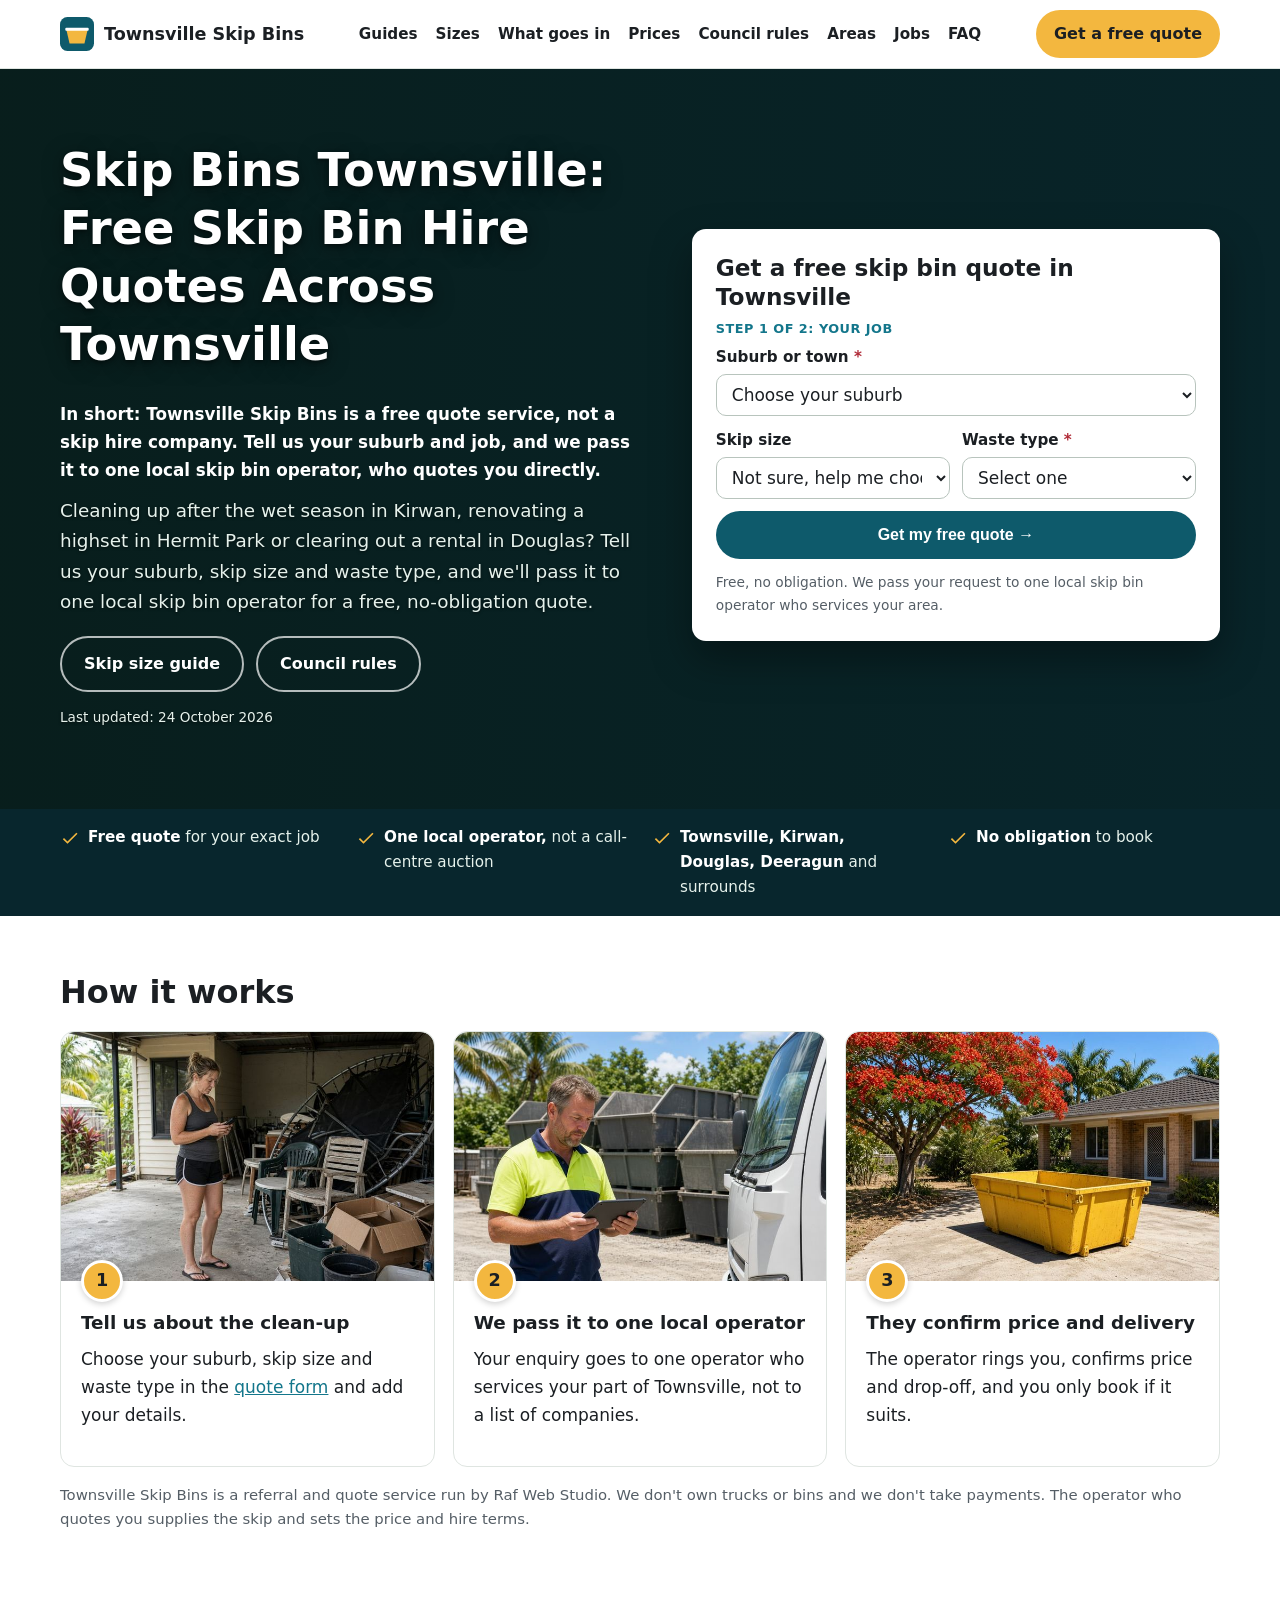
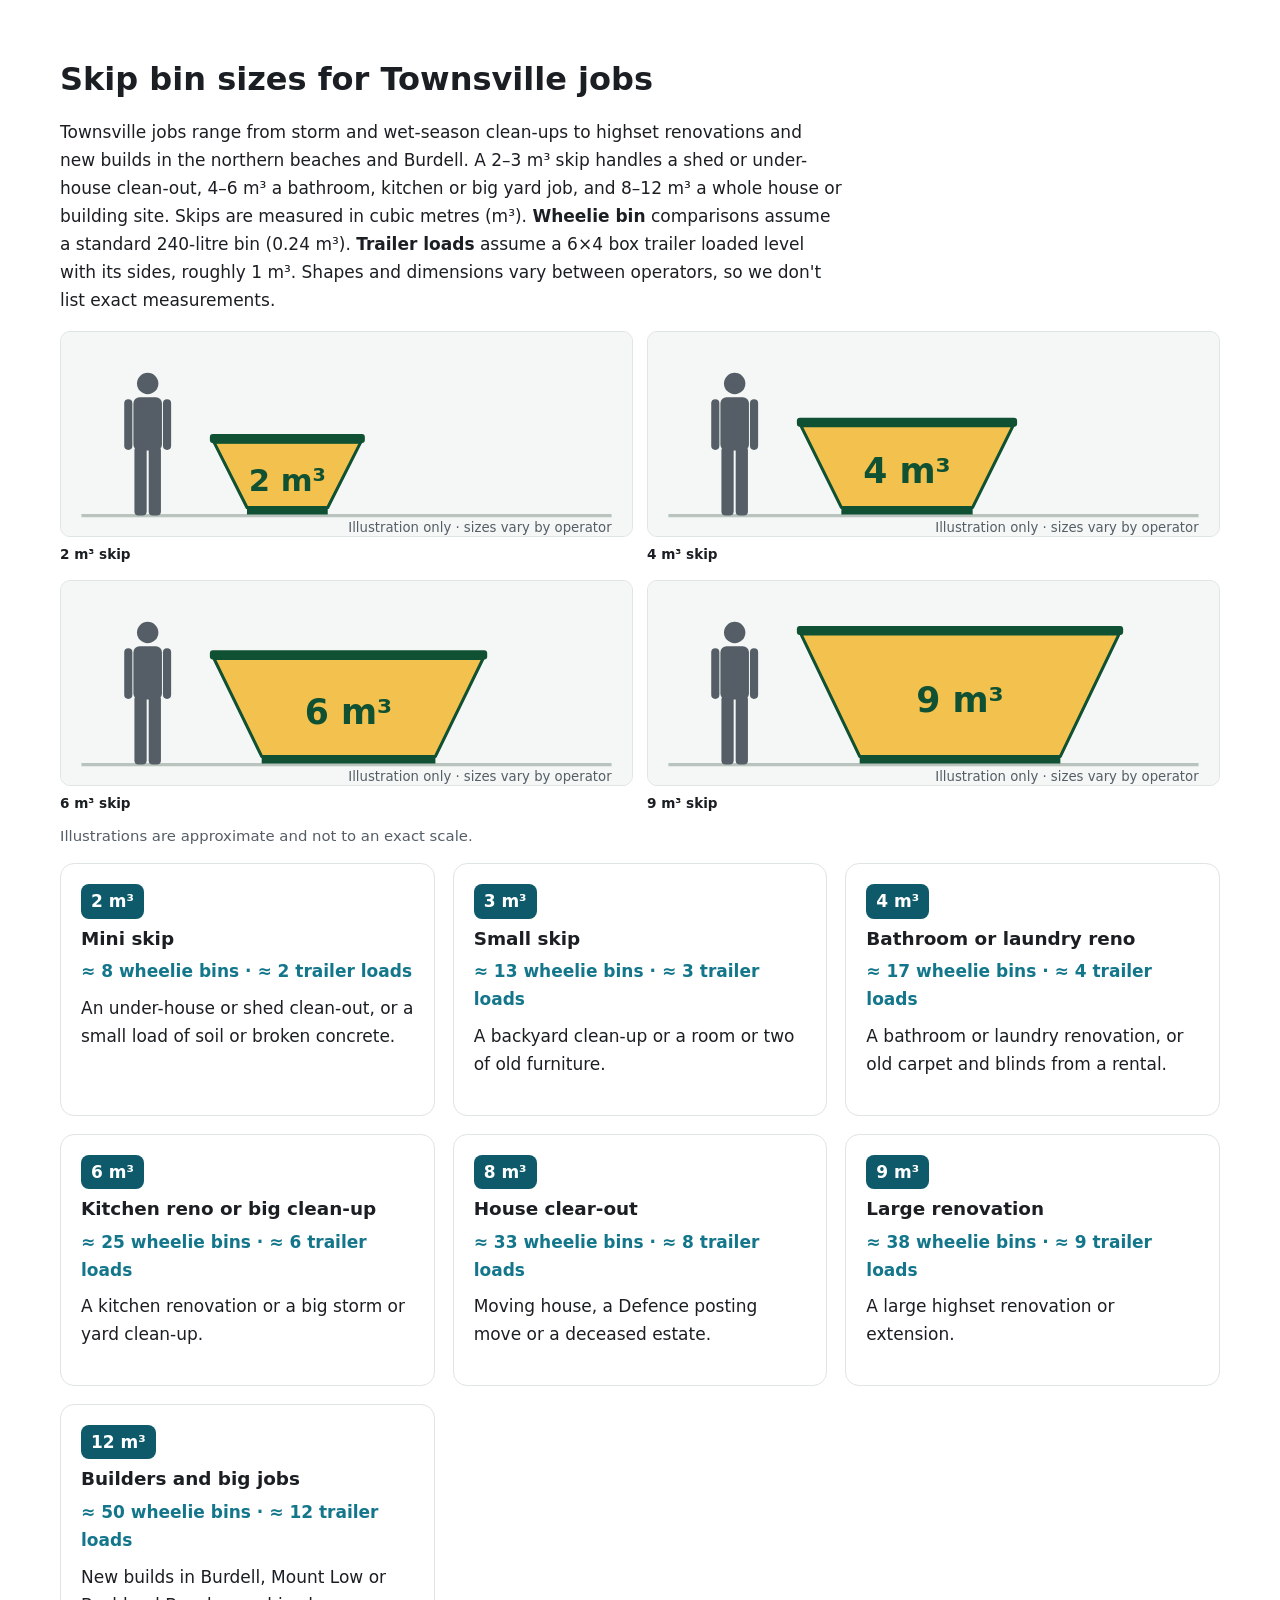
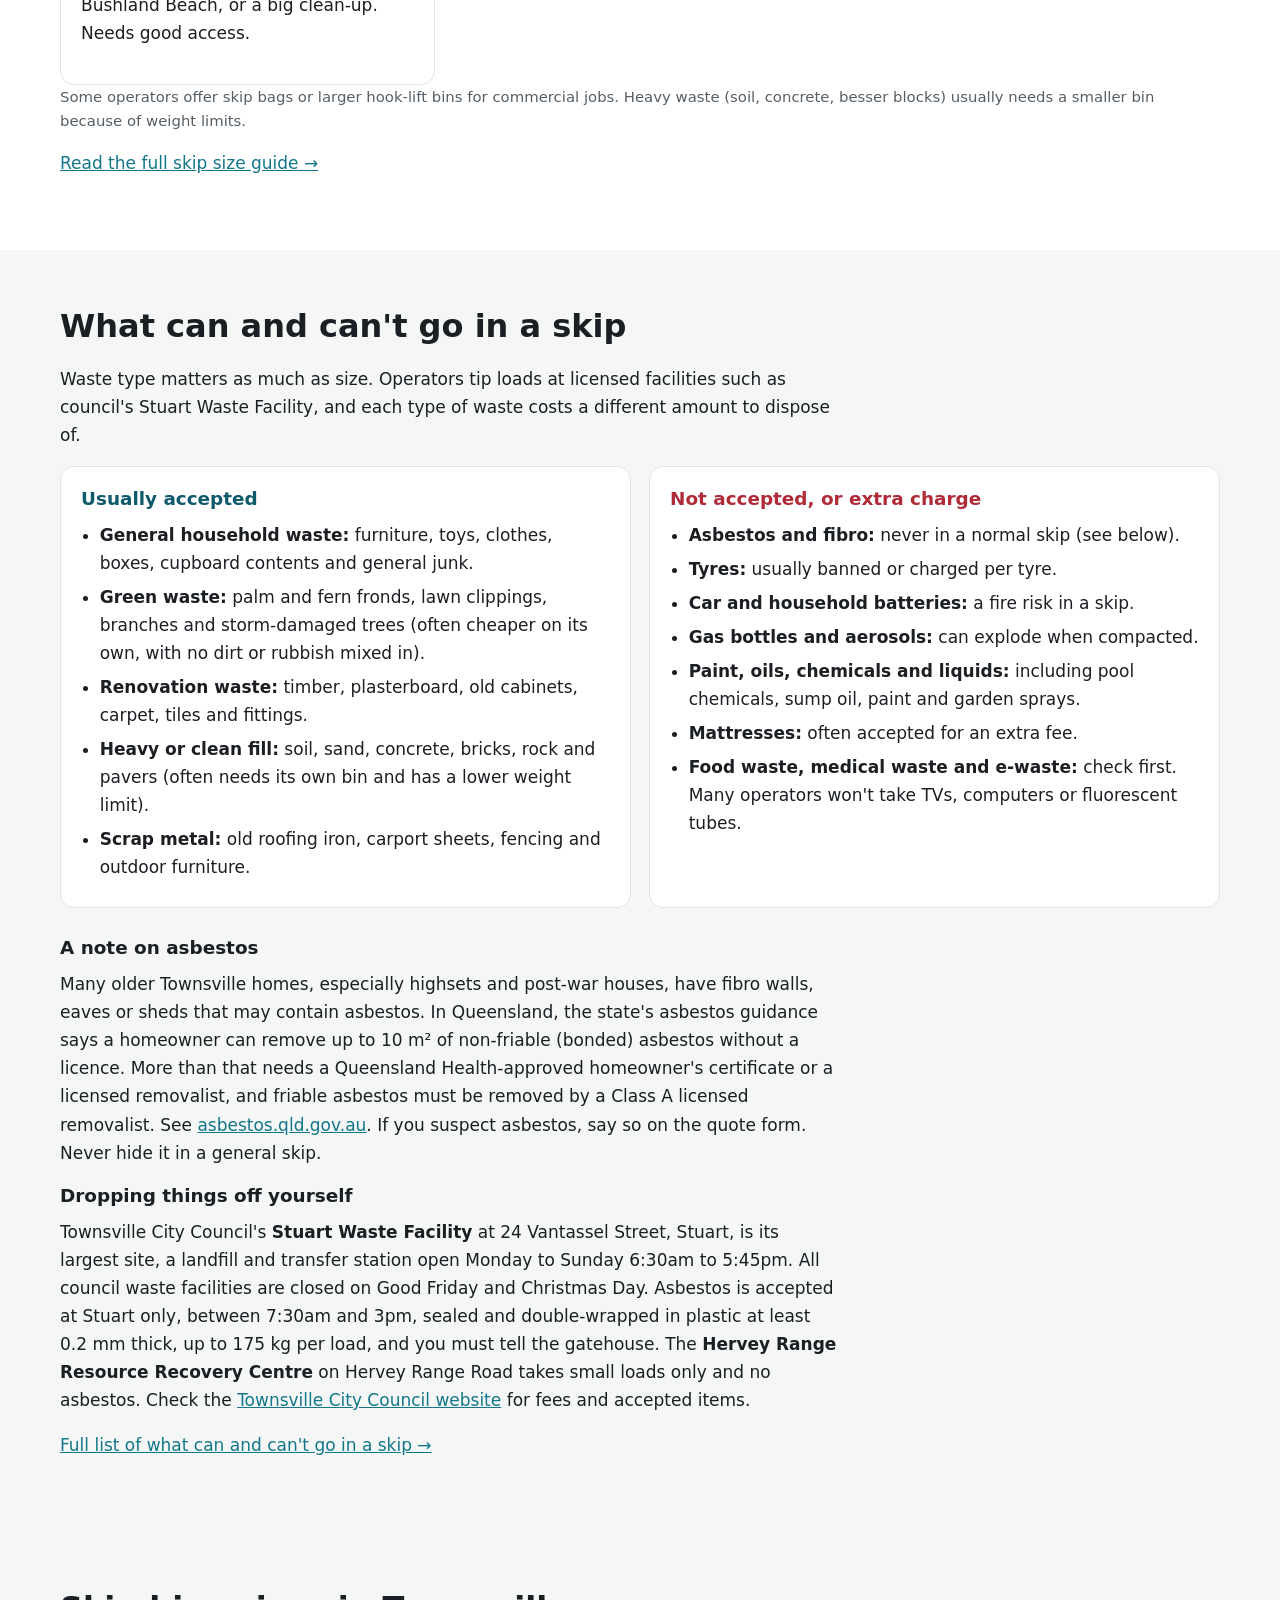
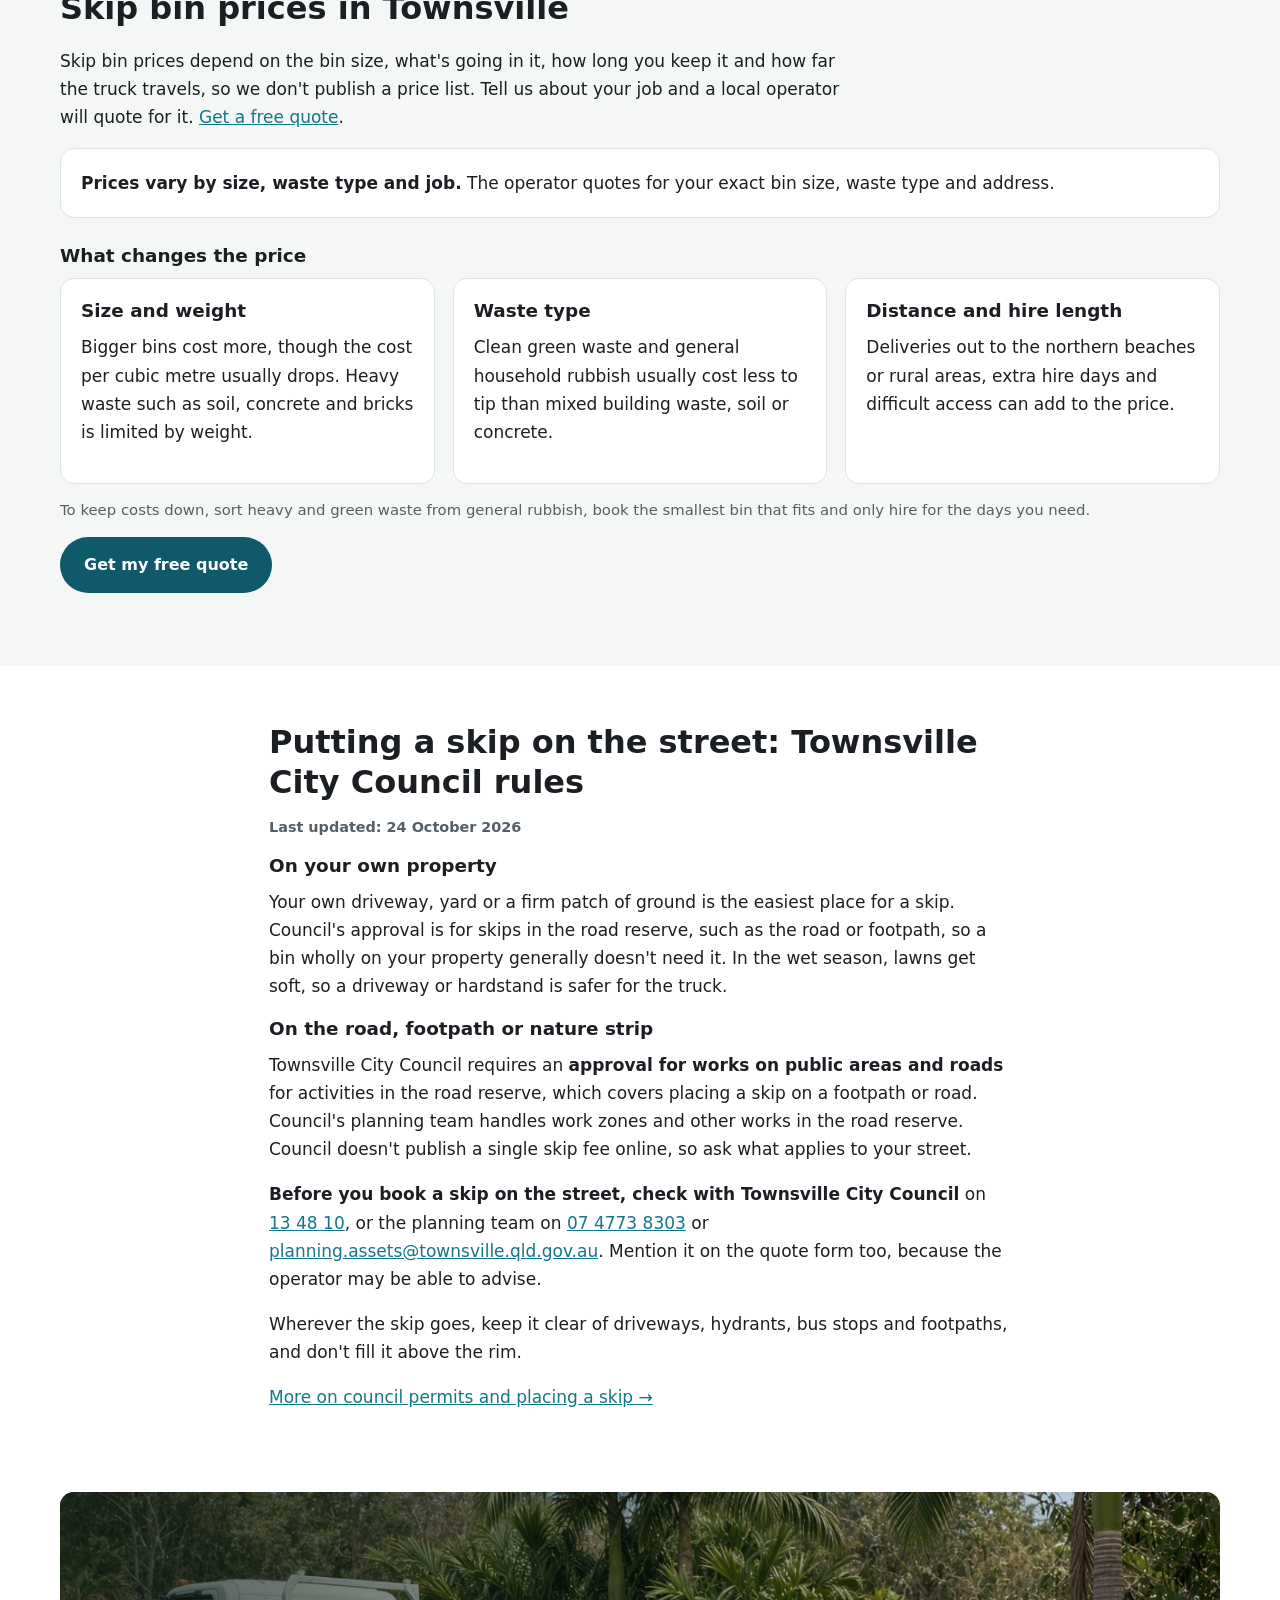
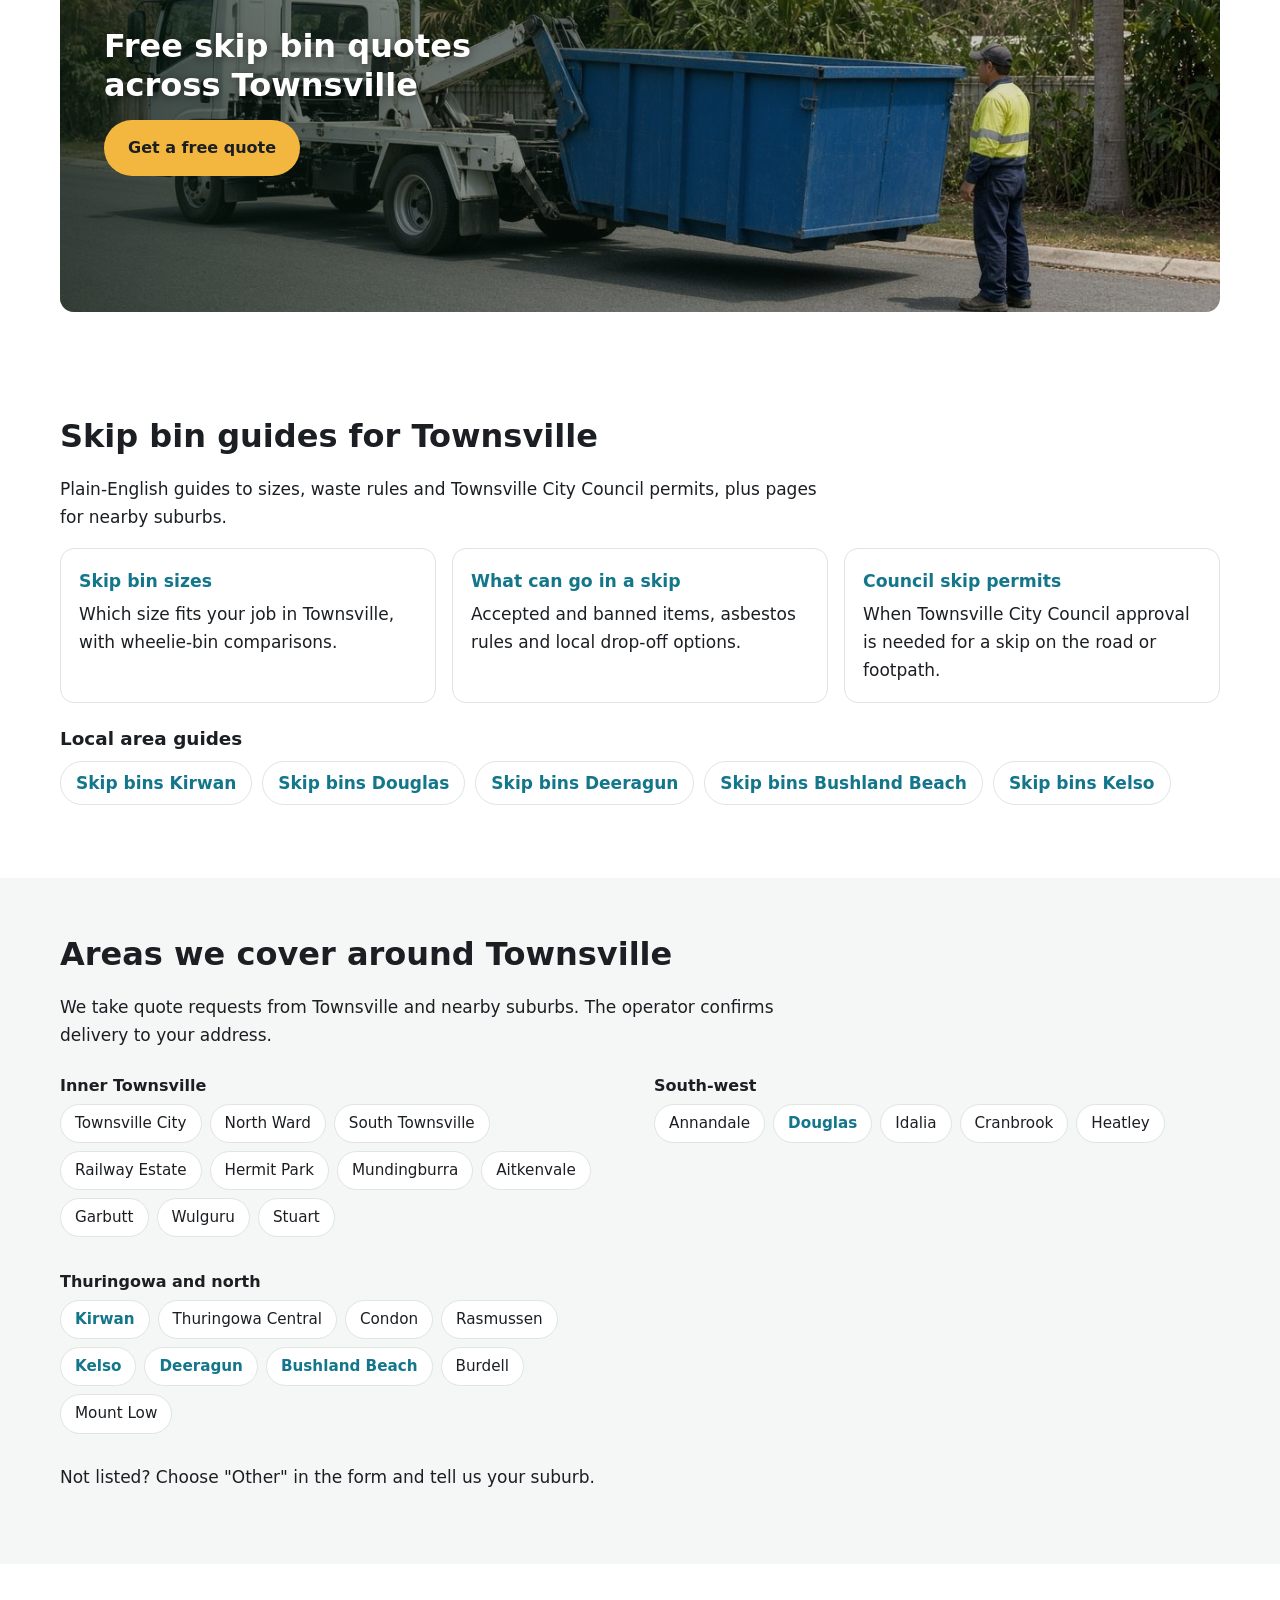
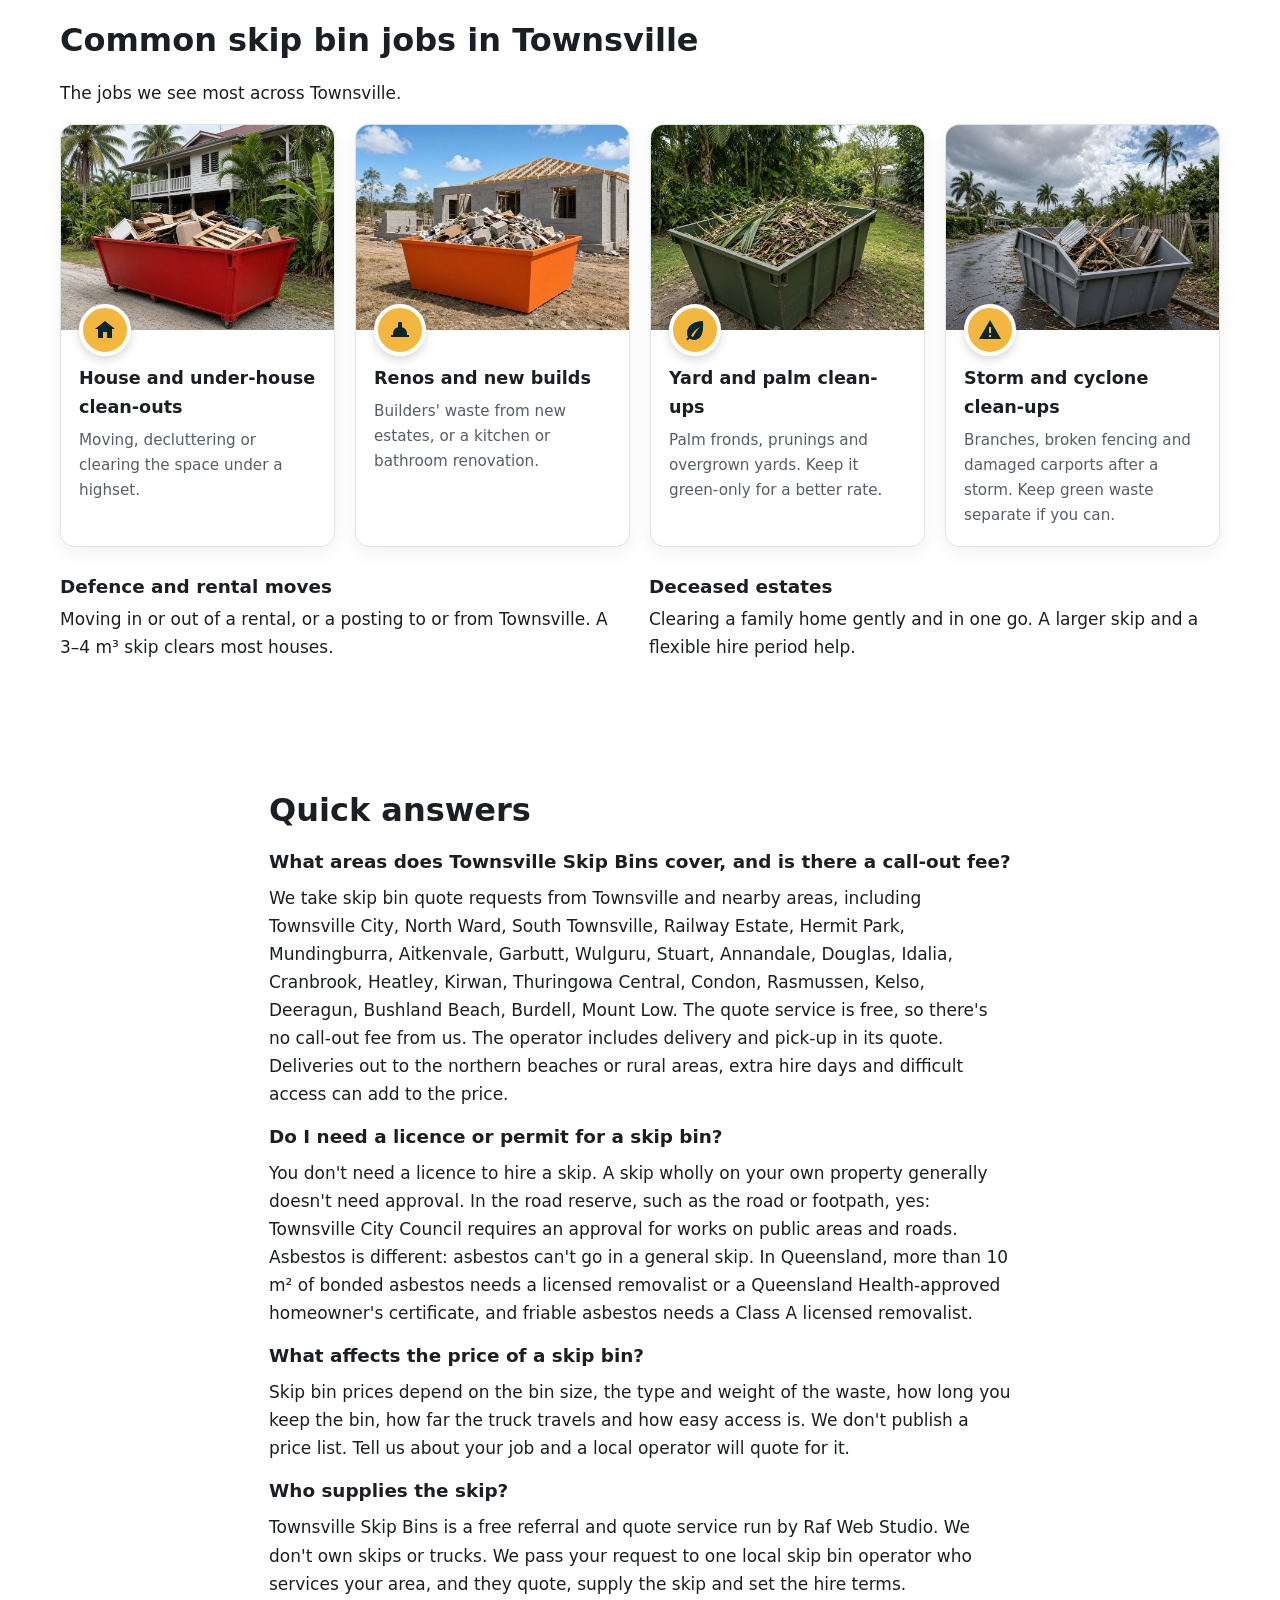
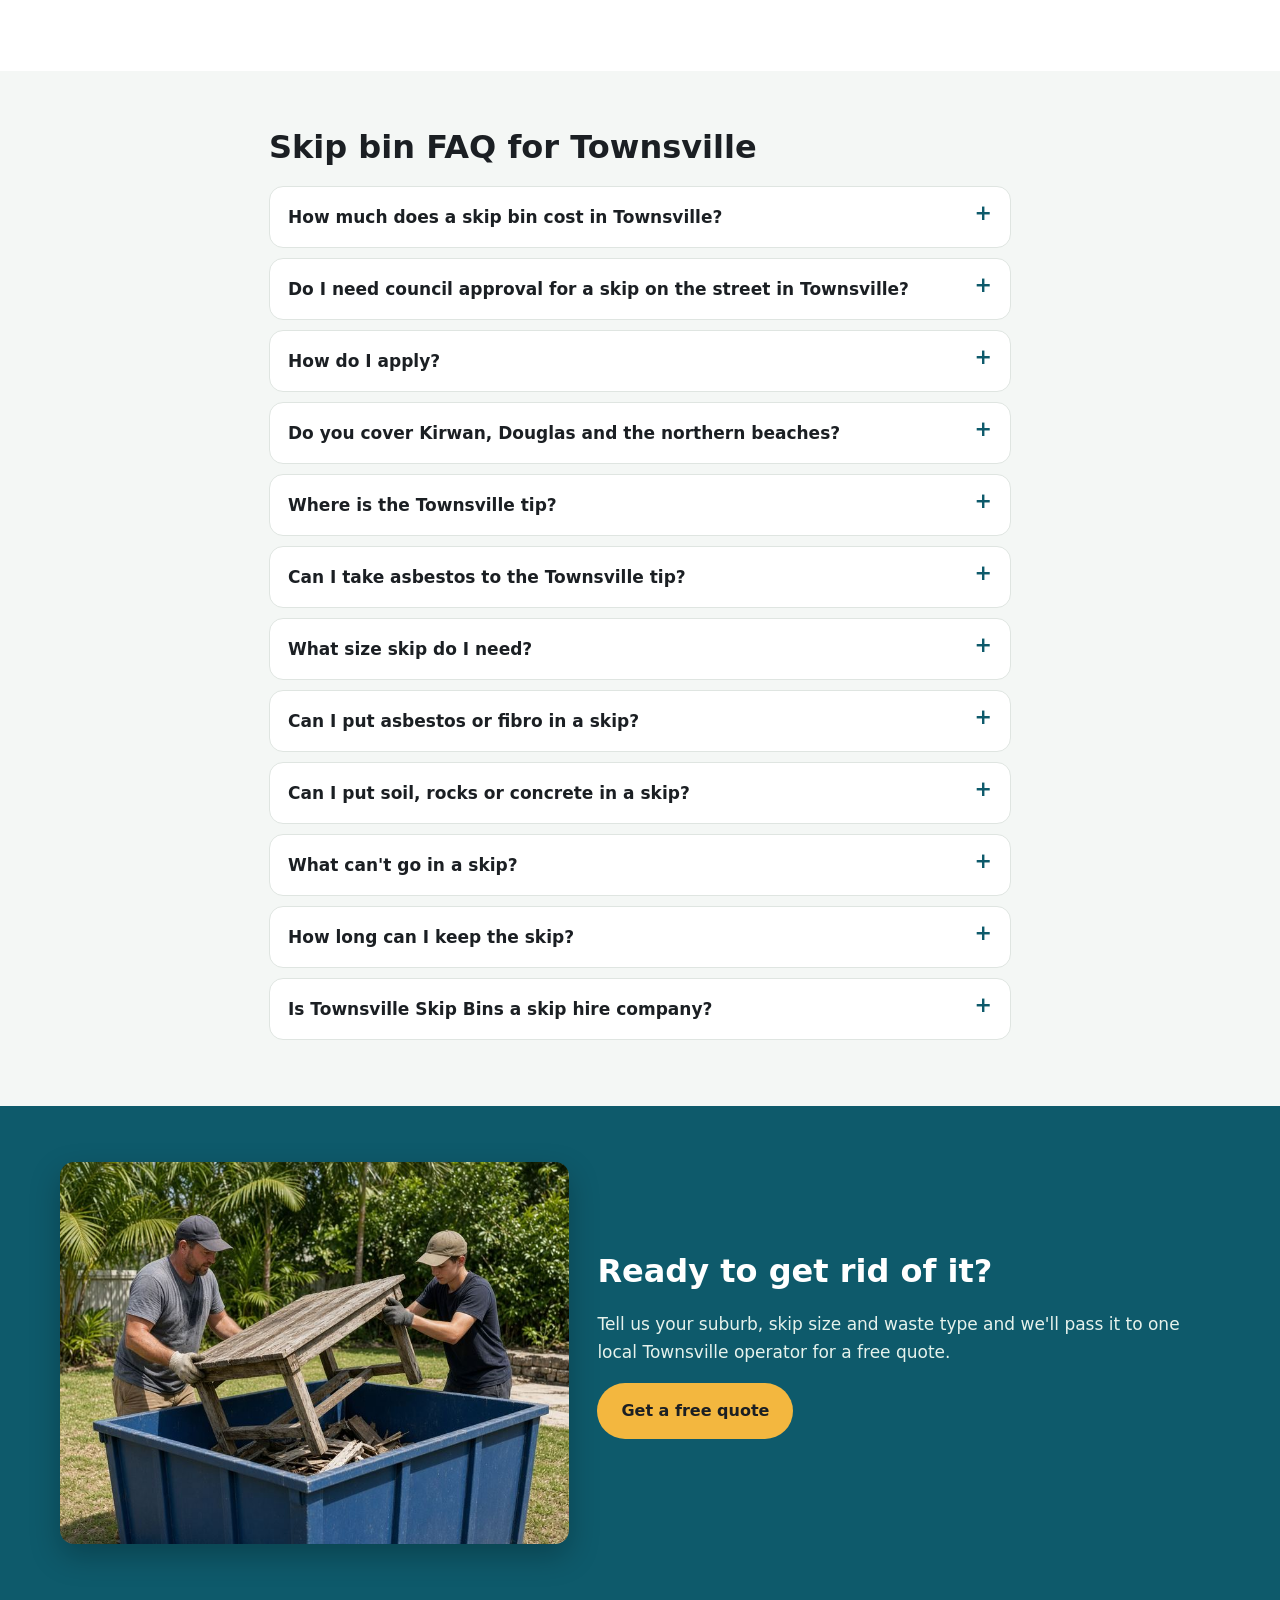
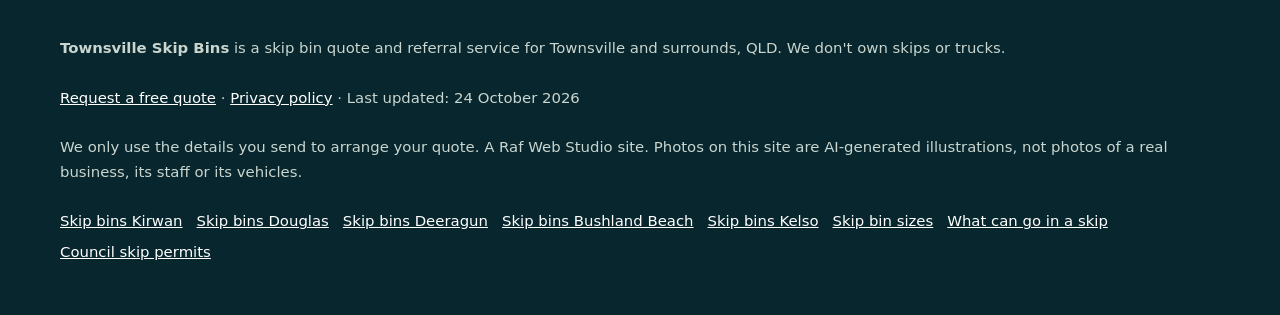
==== commit a231c93d: "Plain summary + Last updated line + WebPage dateModified on every page; sitemap lastmod; IndexNow ke" ====
--- a/index.html
+++ b/index.html
@@ -33,6 +33,24 @@
 <script type="application/ld+json">
 {
  "@context": "https://schema.org",
+ "@type": "WebPage",
+ "@id": "https://townsvilleskipbins.com/#webpage",
+ "url": "https://townsvilleskipbins.com/",
+ "name": "Skip Bins Townsville | Free Skip Bin Hire Quotes in Townsville QLD",
+ "description": "Skip bins in Townsville, Kirwan, Douglas, Deeragun, Bushland Beach and Kelso. Tell us your suburb, size and waste type and get a free quote from one local skip bin operator.",
+ "inLanguage": "en-AU",
+ "dateModified": "2026-10-24",
+ "isPartOf": {
+  "@id": "https://townsvilleskipbins.com/#website"
+ },
+ "about": {
+  "@id": "https://townsvilleskipbins.com/#business"
+ }
+}
+</script>
+<script type="application/ld+json">
+{
+ "@context": "https://schema.org",
  "@type": "LocalBusiness",
  "@id": "https://townsvilleskipbins.com/#business",
  "name": "Townsville Skip Bins",
@@ -157,6 +175,7 @@
 {
  "@context": "https://schema.org",
  "@type": "WebSite",
+ "dateModified": "2026-10-24",
  "@id": "https://townsvilleskipbins.com/#website",
  "name": "Townsville Skip Bins",
  "url": "https://townsvilleskipbins.com/",
@@ -441,9 +460,10 @@
   <div class="wrap hero-grid">
     <div class="hero-copy">
       <h1 id="h1">Skip Bins Townsville: Free Skip Bin Hire Quotes Across Townsville</h1>
+      <p class="summary">In short: Townsville Skip Bins is a free quote service, not a skip hire company. Tell us your suburb and job, and we pass it to one local skip bin operator, who quotes you directly.</p>
       <p class="lead">Cleaning up after the wet season in Kirwan, renovating a highset in Hermit Park or clearing out a rental in Douglas? Tell us your suburb, skip size and waste type, and we'll pass it to one local skip bin operator for a free, no-obligation quote.</p>
       <div class="ctas"><a class="btn btn-ghost" href="#sizes">Skip size guide</a><a class="btn btn-ghost" href="#council">Council rules</a></div>
-      <p class="updated">Updated 24 October 2026</p>
+      <p class="updated">Last updated: 24 October 2026</p>
     </div>
     <div class="hero-form-card" id="quote">
       <h2 id="quote-h">Get a free skip bin quote in Townsville</h2>
@@ -559,7 +579,7 @@
 <section id="council" aria-labelledby="council-h">
   <div class="wrap intro">
     <h2 id="council-h">Putting a skip on the street: Townsville City Council rules</h2>
-    <p class="updated-dark">Last checked: 24 Oct 2026</p>
+    <p class="updated-dark">Last updated: 24 October 2026</p>
     <h3>On your own property</h3>
     <p>Your own driveway, yard or a firm patch of ground is the easiest place for a skip. Council's approval is for skips in the road reserve, such as the road or footpath, so a bin wholly on your property generally doesn't need it. In the wet season, lawns get soft, so a driveway or hardstand is safer for the truck.</p>
     <h3>On the road, footpath or nature strip</h3>
@@ -671,7 +691,7 @@
 <footer class="site-footer">
   <div class="wrap">
     <p><strong>Townsville Skip Bins</strong> is a skip bin quote and referral service for Townsville and surrounds, QLD. We don't own skips or trucks.</p>
-    <p><a href="#quote">Request a free quote</a> · <a href="privacy.html">Privacy policy</a> · Updated 24 October 2026</p>
+    <p><a href="#quote">Request a free quote</a> · <a href="privacy.html">Privacy policy</a> · Last updated: 24 October 2026</p>
     <p>We only use the details you send to arrange your quote. A Raf Web Studio site. Photos on this site are AI-generated illustrations, not photos of a real business, its staff or its vehicles.</p>
     <p class="footer-links"><a href="/skip-bins-kirwan/">Skip bins Kirwan</a> <a href="/skip-bins-douglas/">Skip bins Douglas</a> <a href="/skip-bins-deeragun/">Skip bins Deeragun</a> <a href="/skip-bins-bushland-beach/">Skip bins Bushland Beach</a> <a href="/skip-bins-kelso/">Skip bins Kelso</a> <a href="/skip-bin-sizes/">Skip bin sizes</a> <a href="/what-can-go-in-a-skip/">What can go in a skip</a> <a href="/skip-bin-council-permit/">Council skip permits</a></p>
   </div>
--- a/styles.css
+++ b/styles.css
@@ -255,3 +255,7 @@
 /* site-specific */
 .photo-note{font-size:.8rem;color:var(--muted);margin-top:8px}
 .disclaimer{background:#fff8e6;border:1px solid #f0d58a;border-radius:var(--radius);padding:16px 18px;font-size:.95rem}
+
+/* summary-v1 */
+.summary{font-size:1.05rem;font-weight:600;max-width:44em;margin:0 0 .7em}
+.hero .summary,.page-hero .summary{color:#fff}
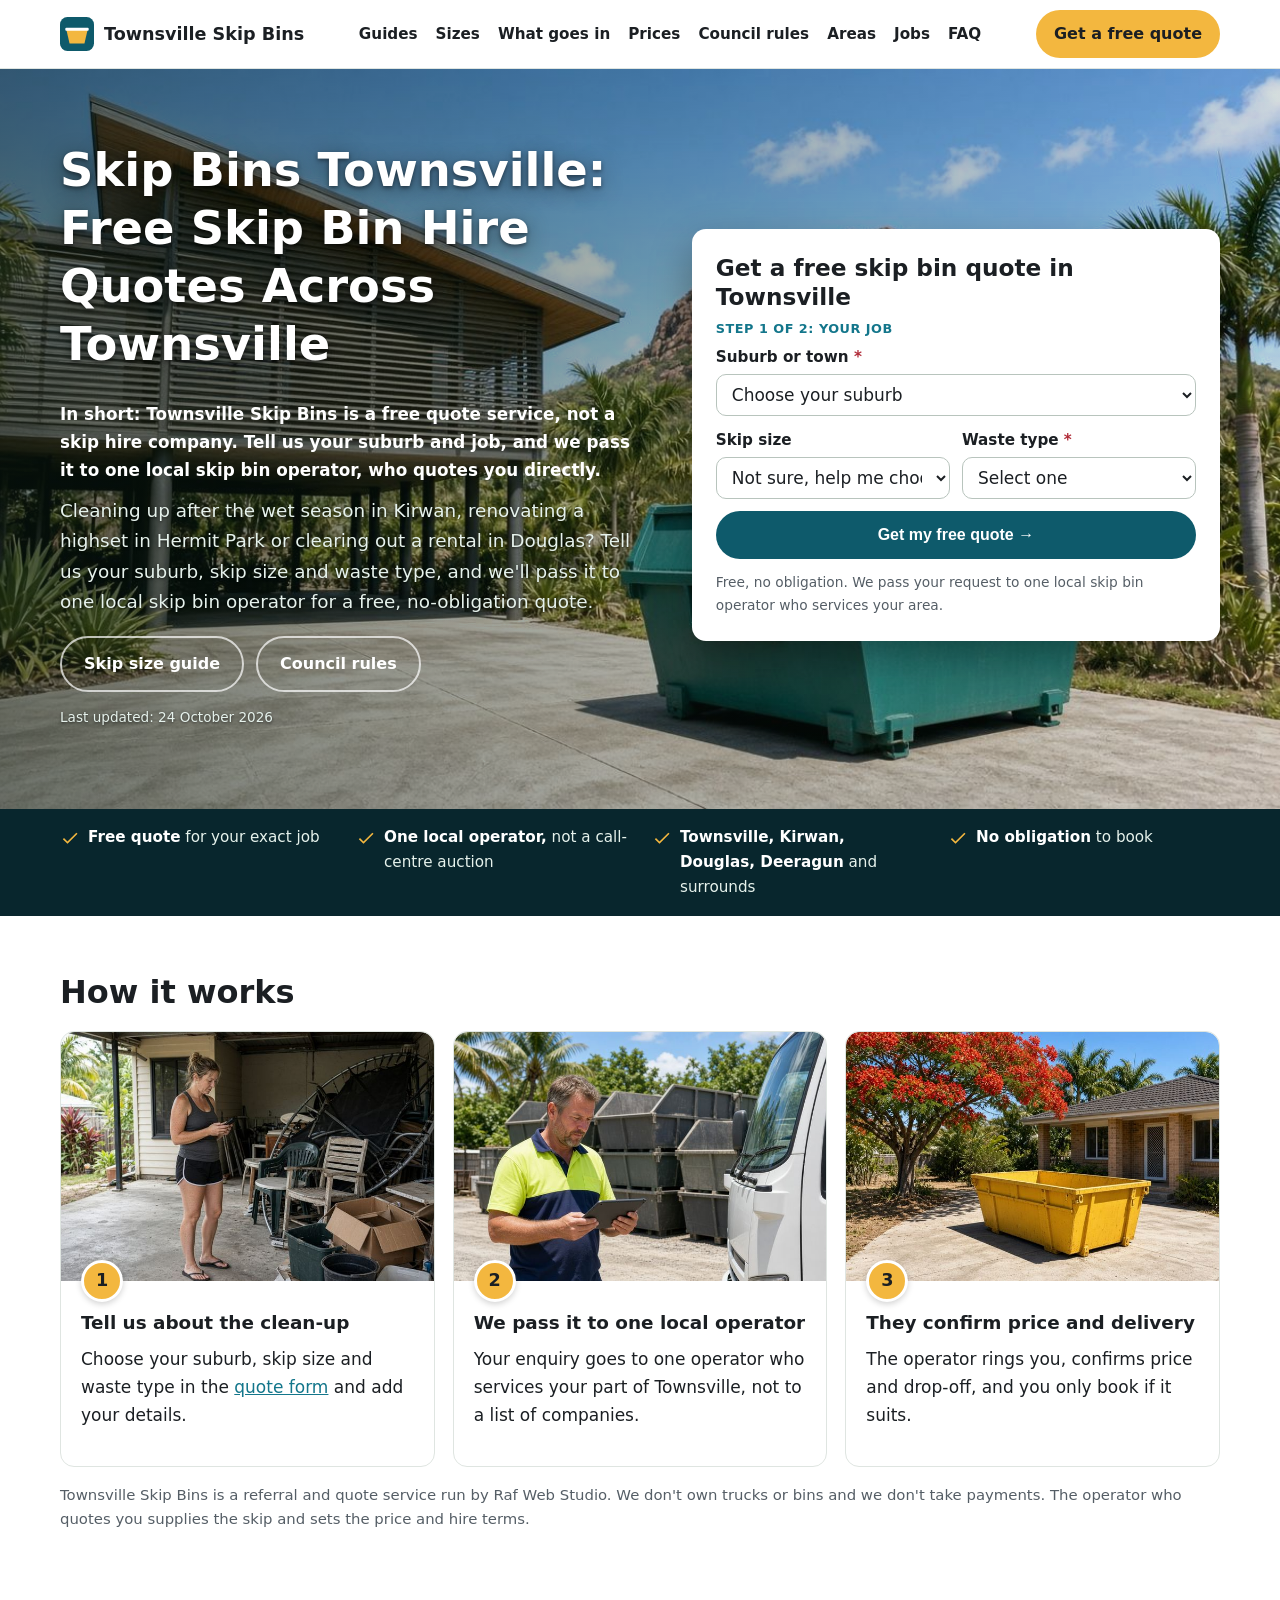
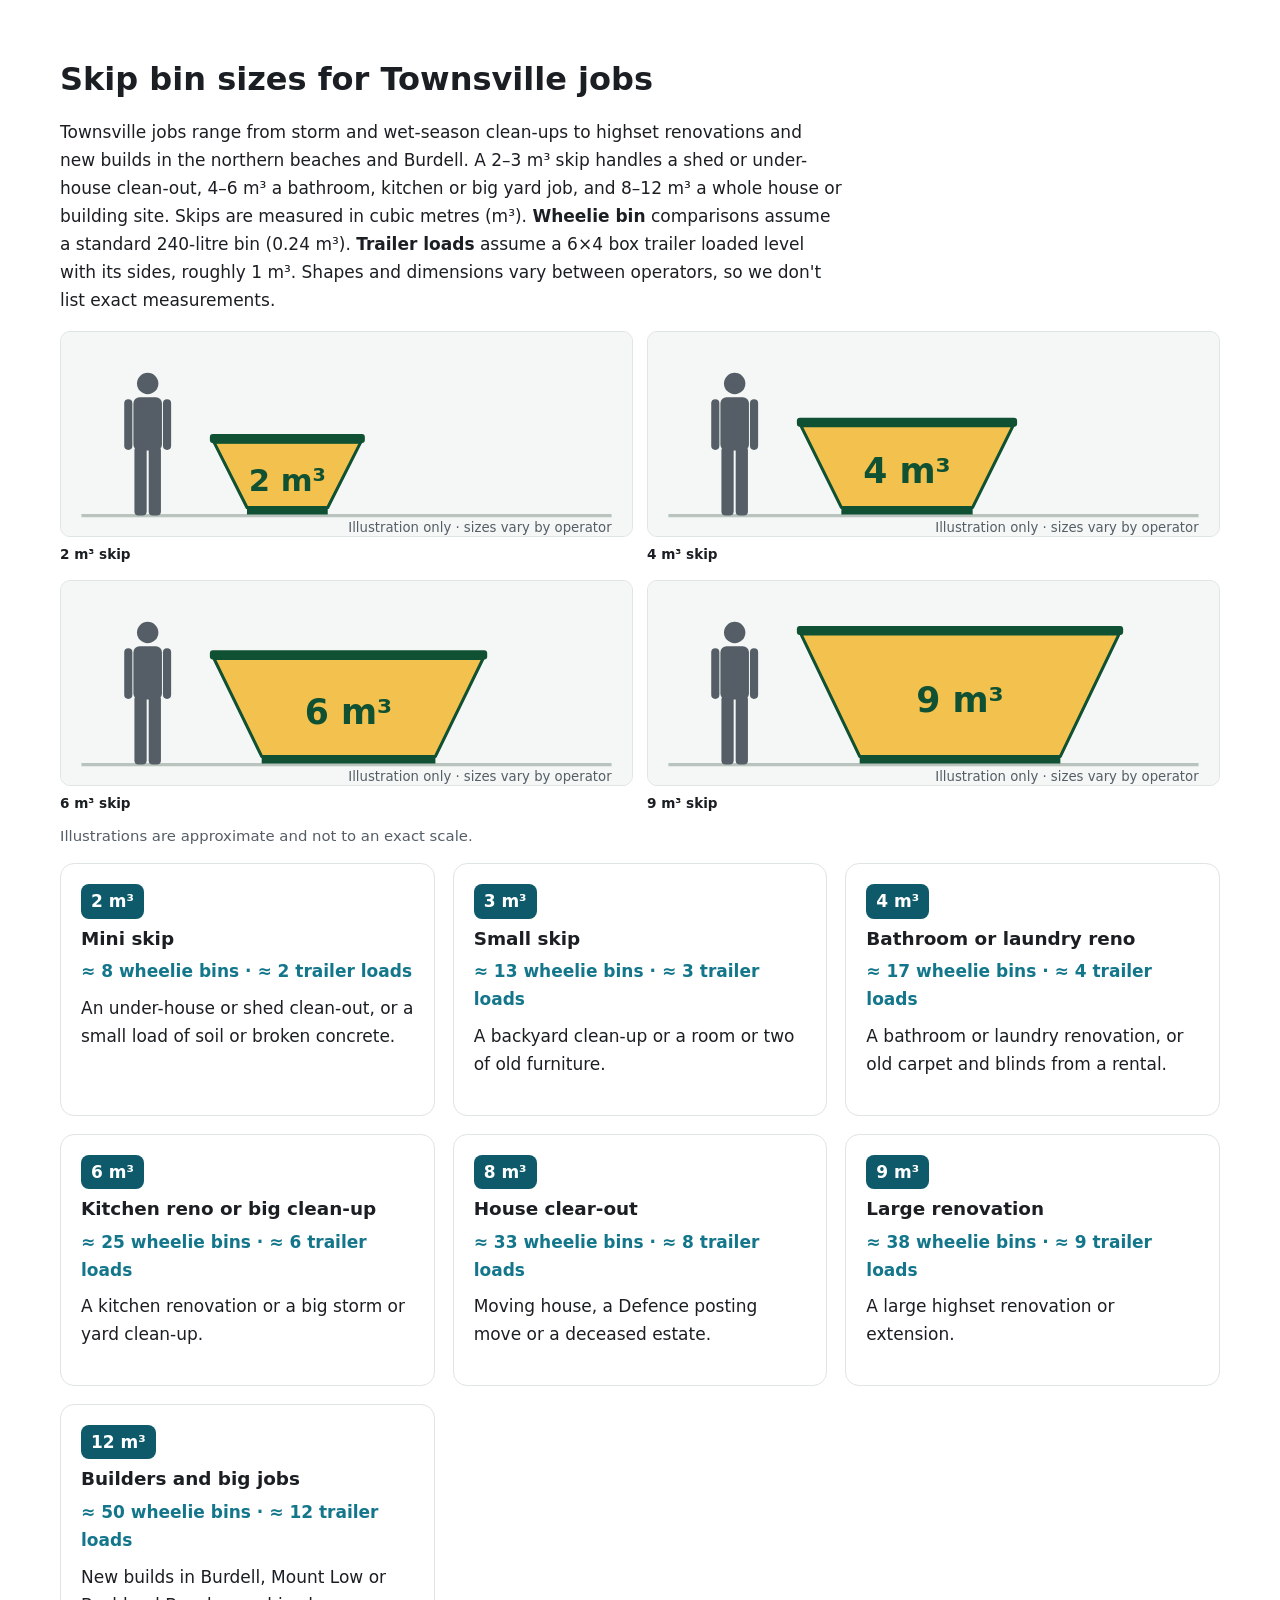
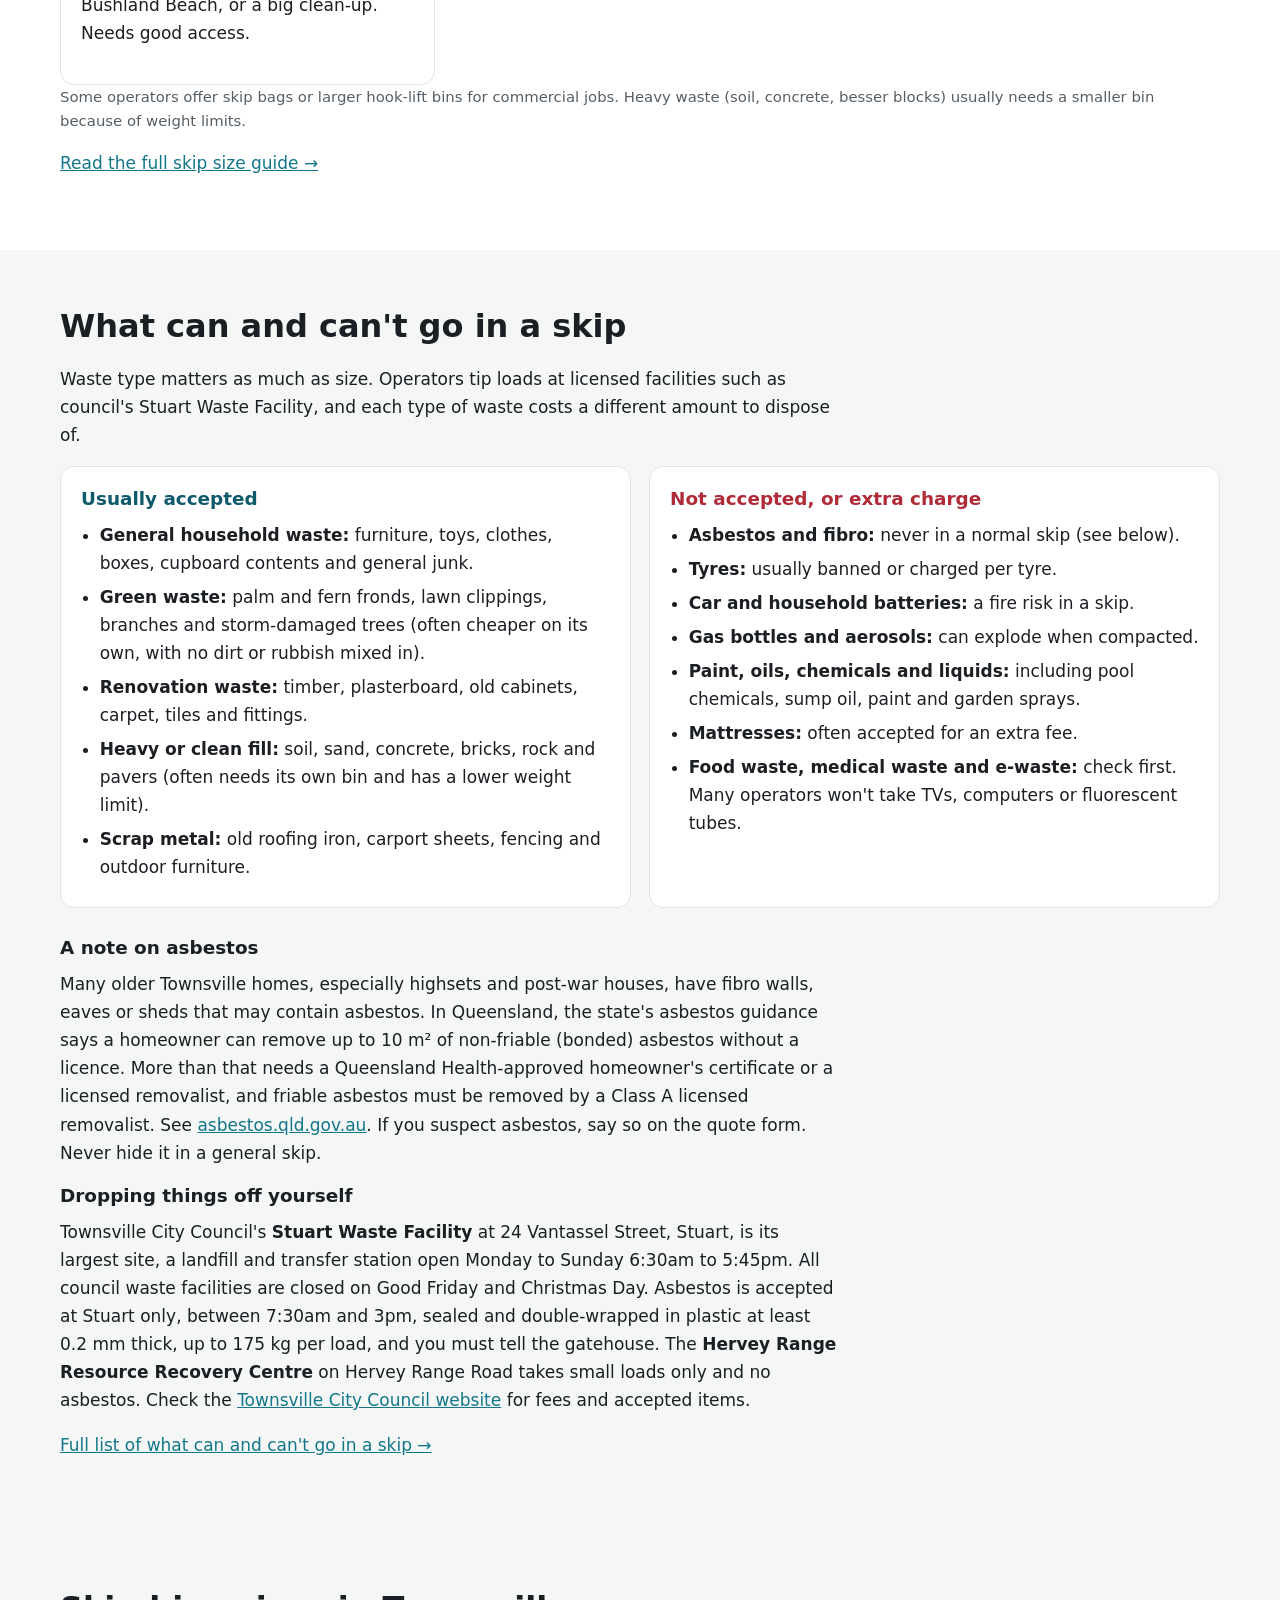
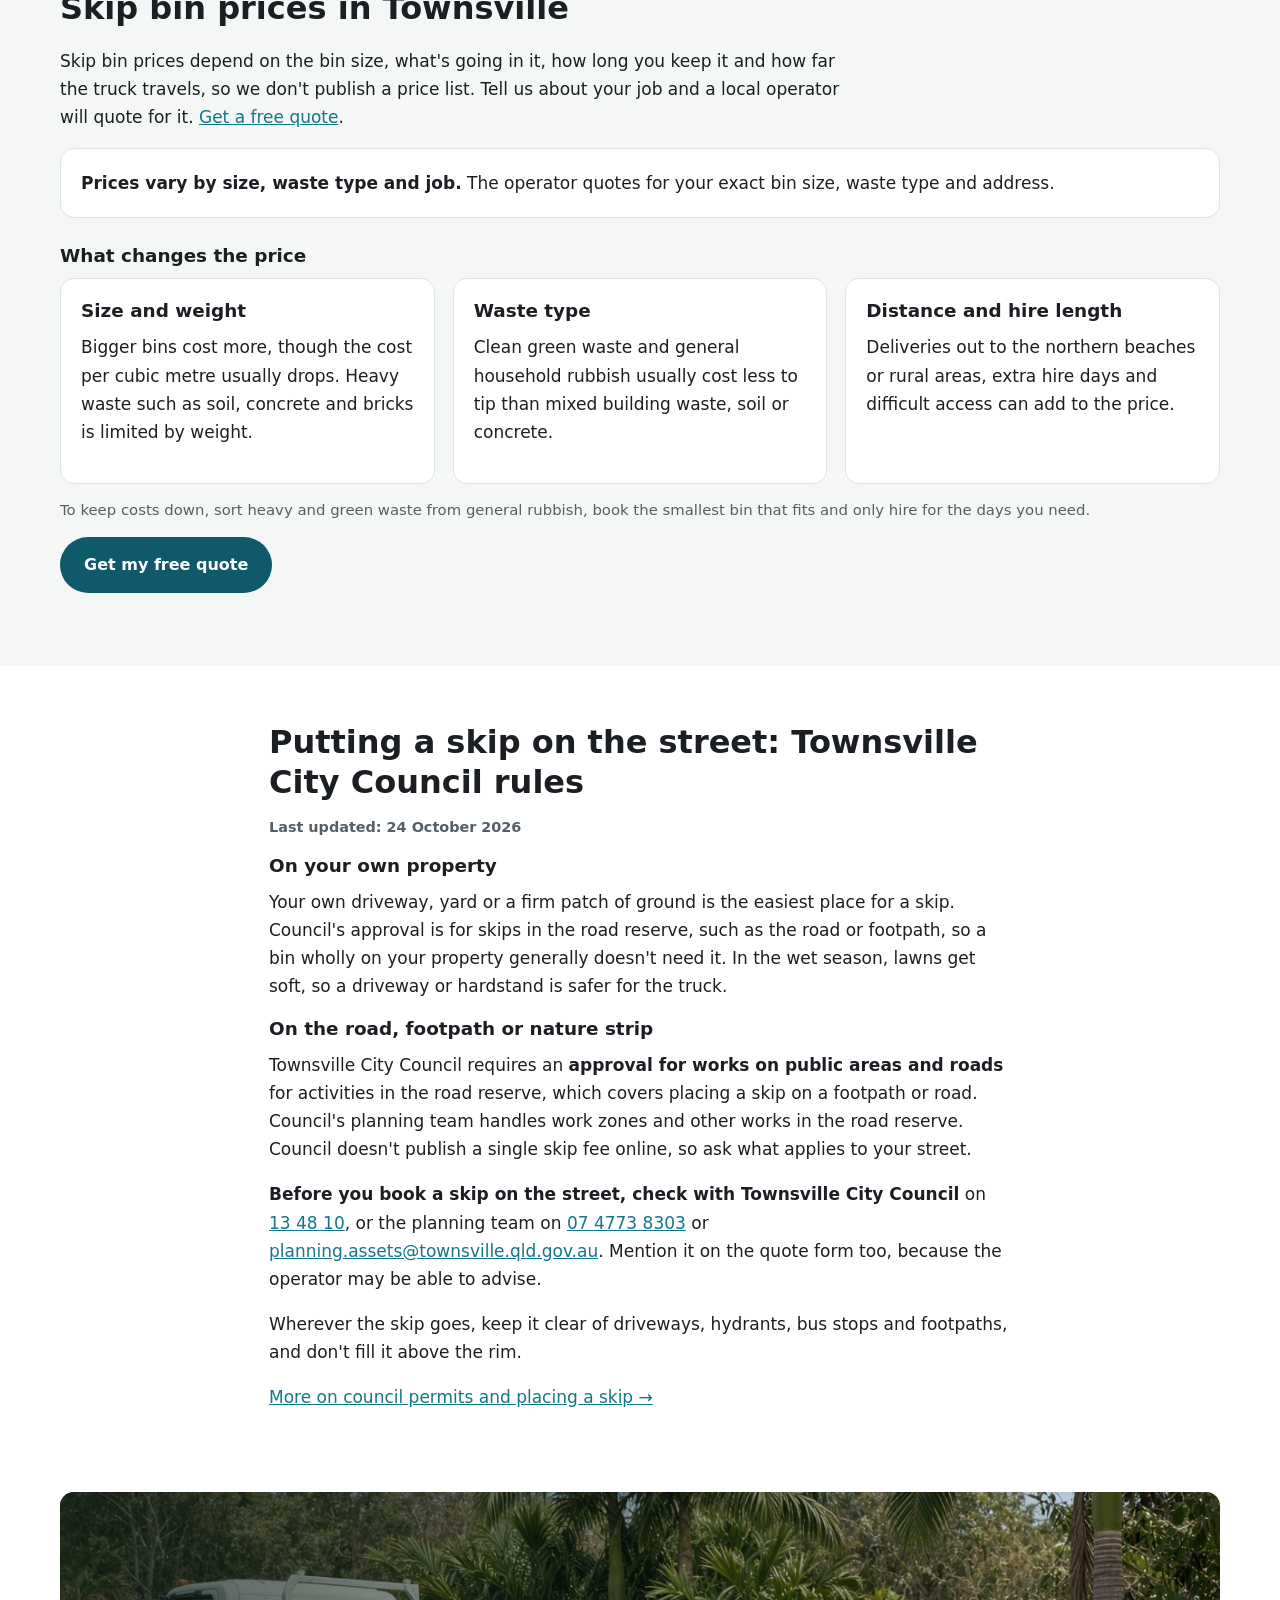
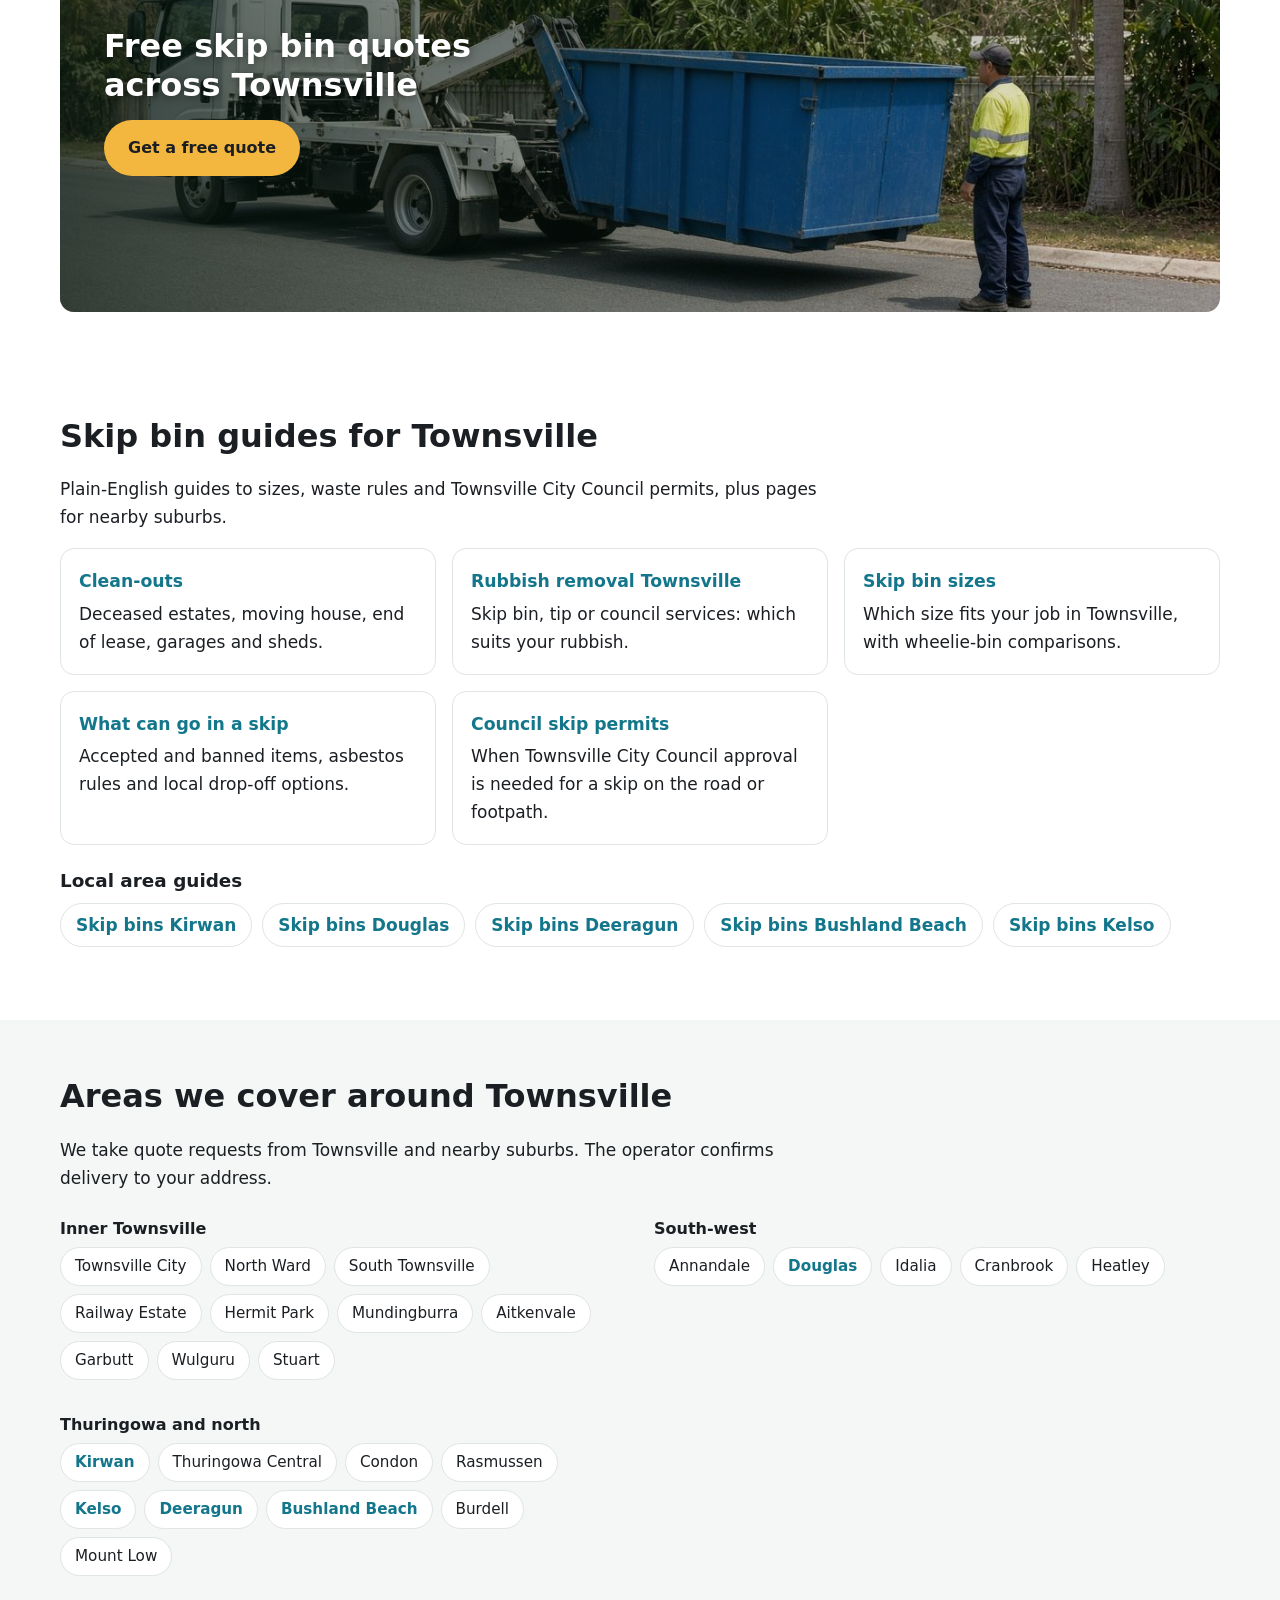
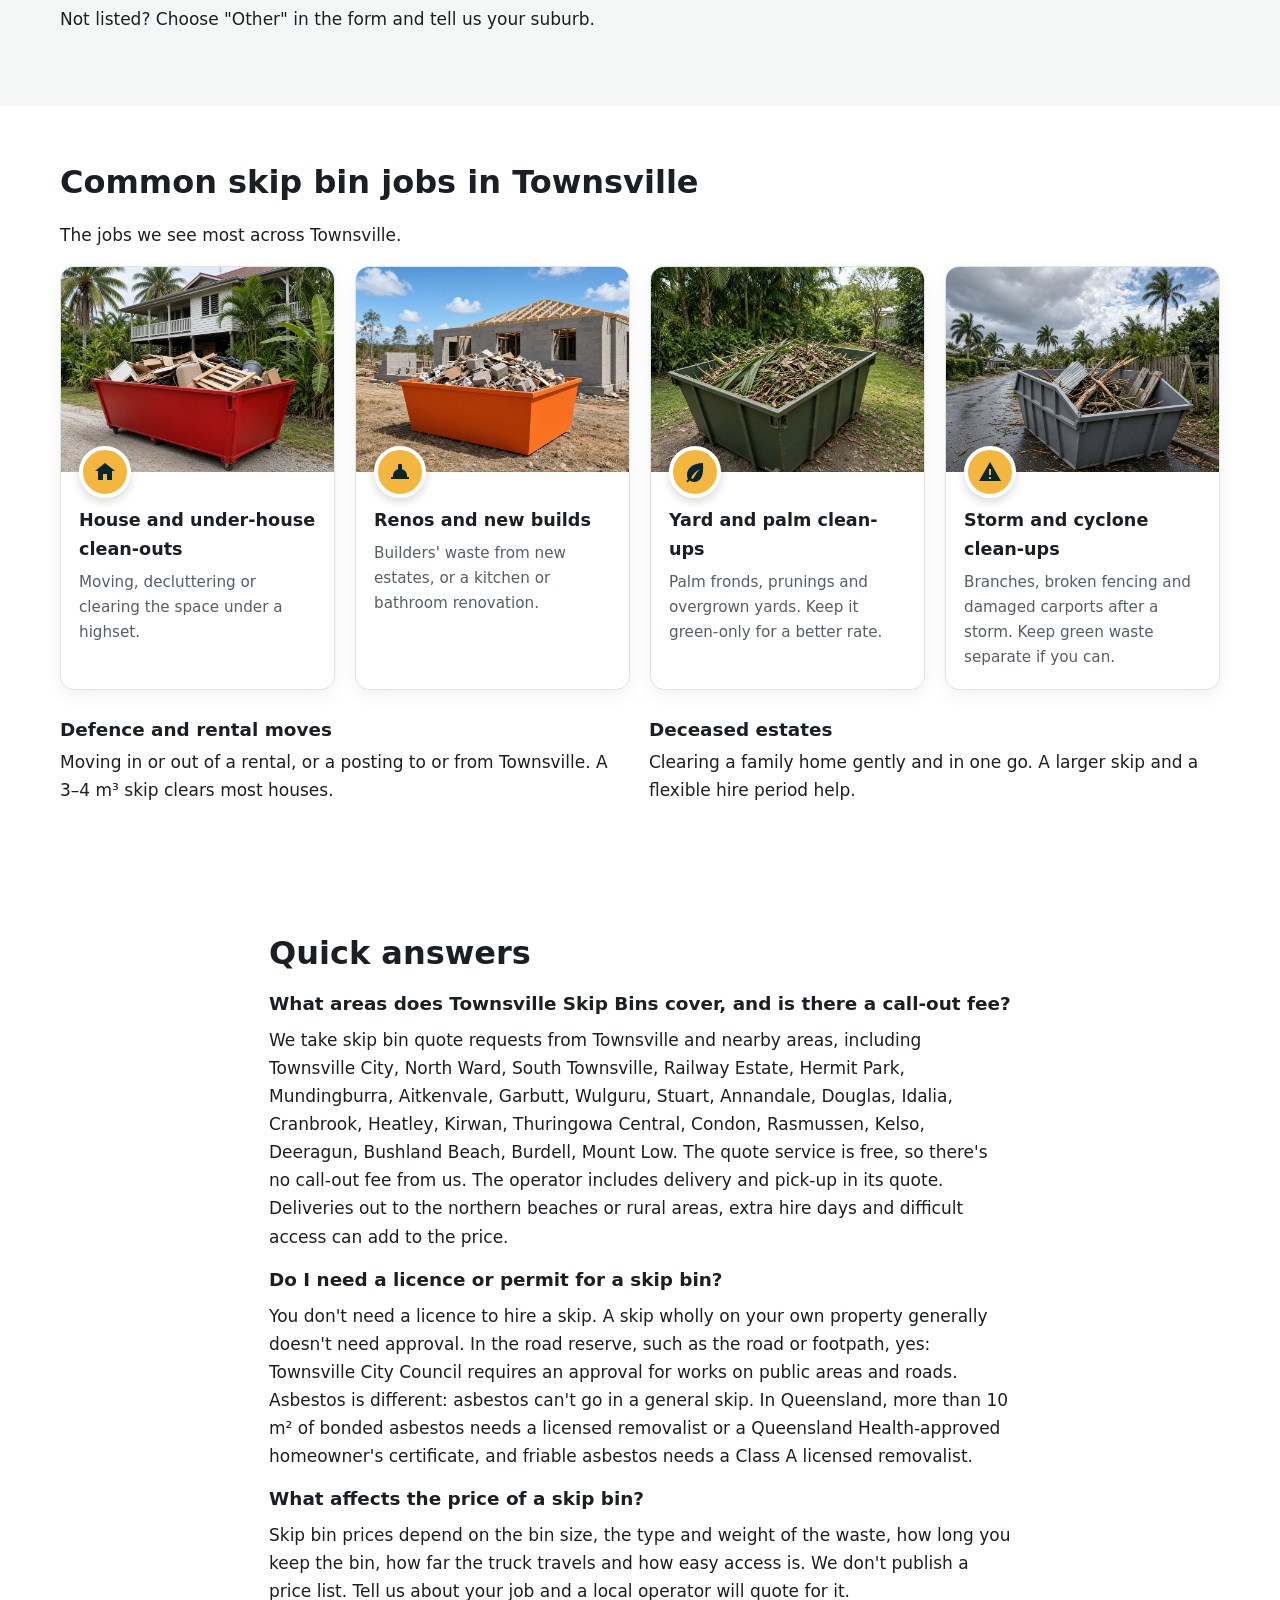
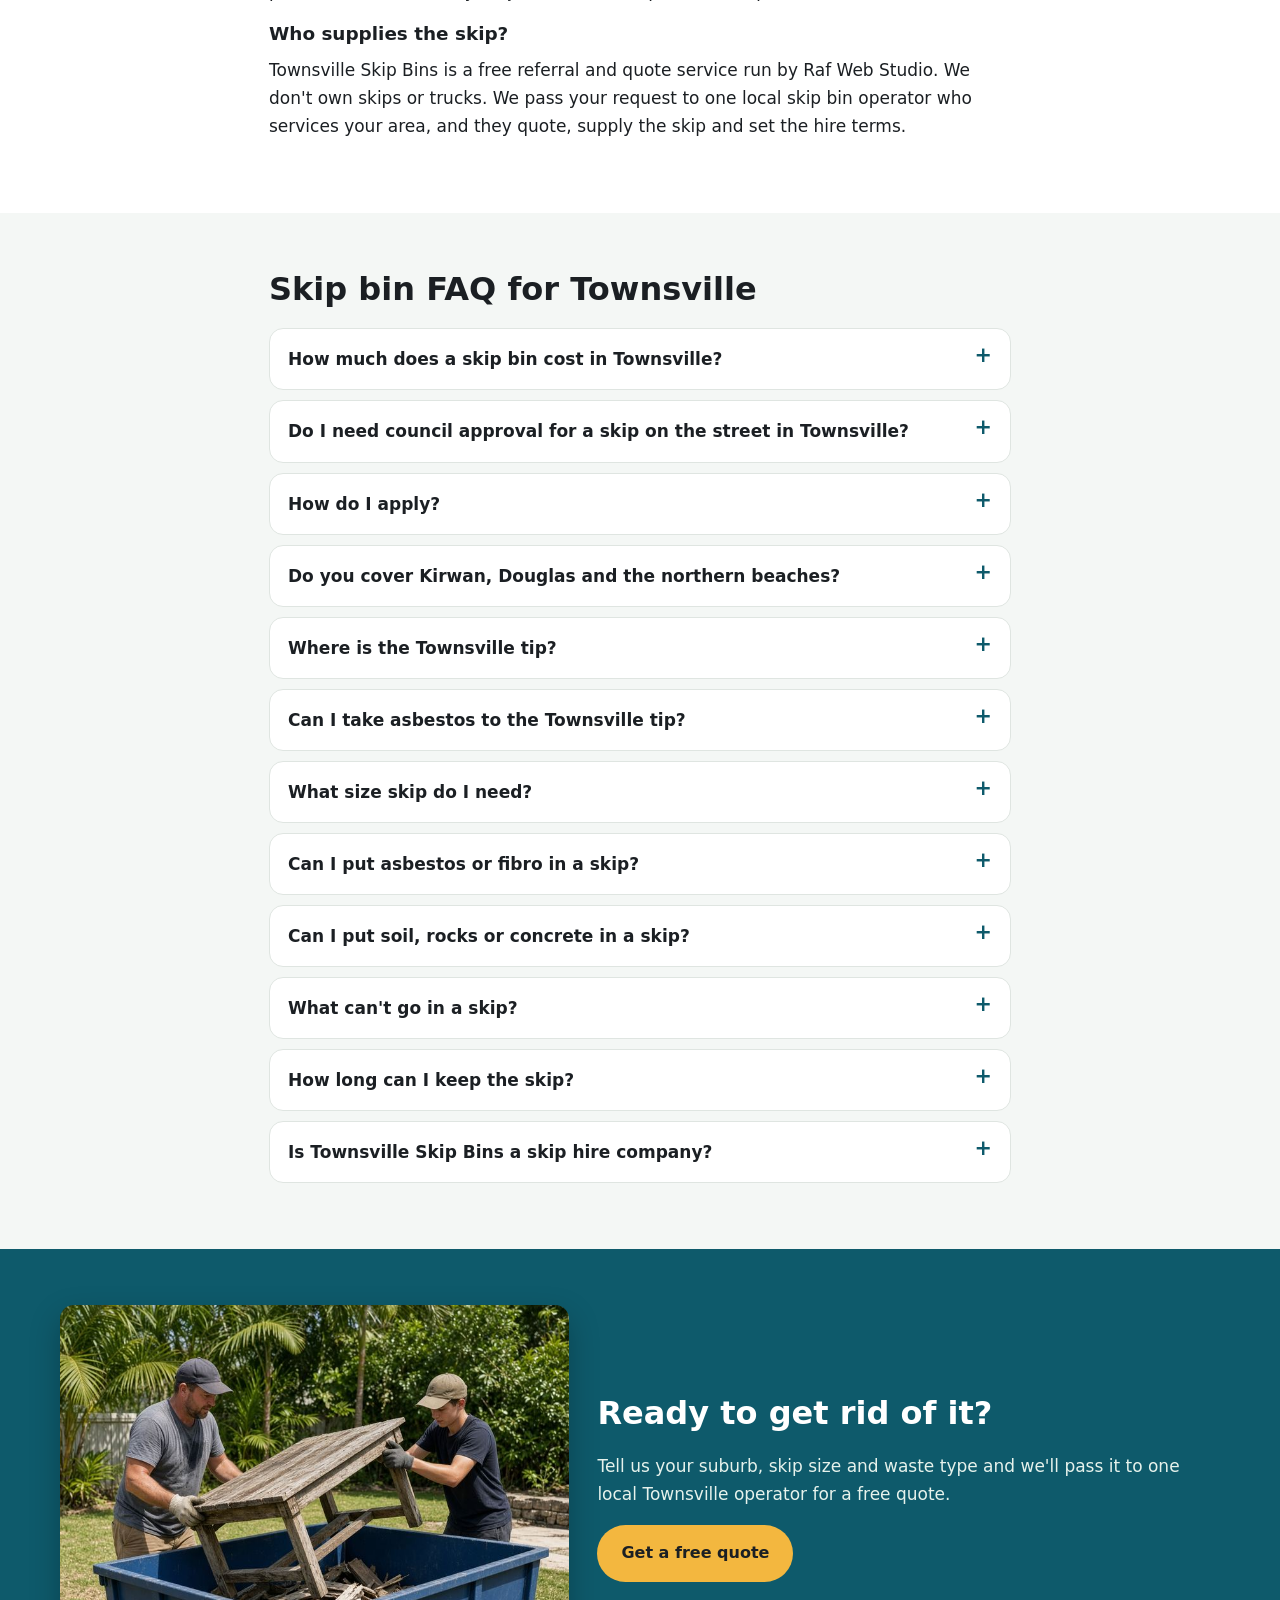
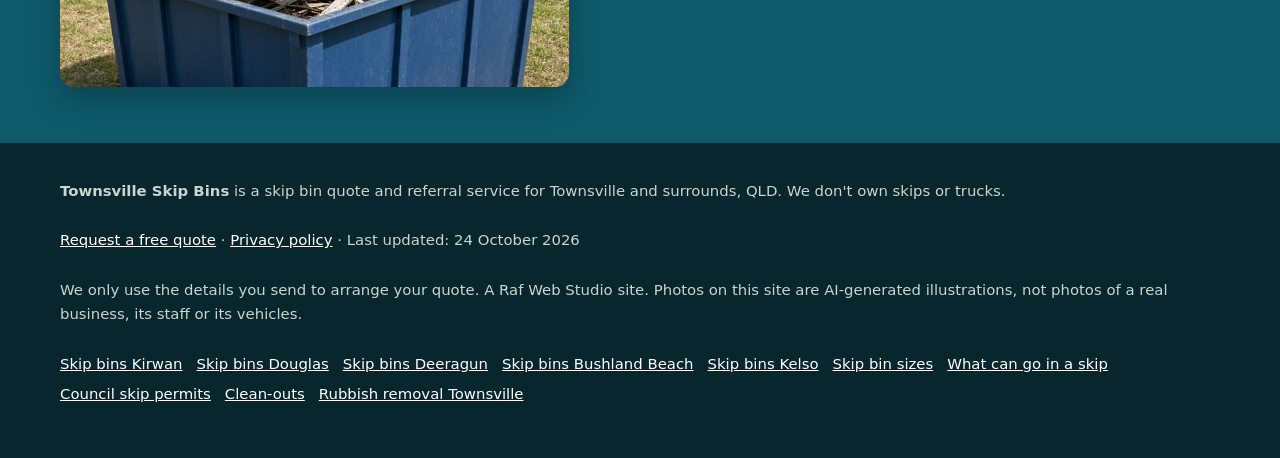
==== commit 920ba697: "SEO batch 3: add /clean-outs/ and /rubbish-removal-townsville/ guides (FAQ schema, quote form, sitem" ====
--- a/index.html
+++ b/index.html
@@ -604,7 +604,7 @@
   <div class="wrap">
     <h2 id="guides-h">Skip bin guides for Townsville</h2>
     <p class="intro">Plain-English guides to sizes, waste rules and Townsville City Council permits, plus pages for nearby suburbs.</p>
-    <div class="guide-cards"><a href="/skip-bin-sizes/"><strong>Skip bin sizes</strong>Which size fits your job in Townsville, with wheelie-bin comparisons.</a><a href="/what-can-go-in-a-skip/"><strong>What can go in a skip</strong>Accepted and banned items, asbestos rules and local drop-off options.</a><a href="/skip-bin-council-permit/"><strong>Council skip permits</strong>When Townsville City Council approval is needed for a skip on the road or footpath.</a></div>
+    <div class="guide-cards"><a href="/clean-outs/"><strong>Clean-outs</strong>Deceased estates, moving house, end of lease, garages and sheds.</a><a href="/rubbish-removal-townsville/"><strong>Rubbish removal Townsville</strong>Skip bin, tip or council services: which suits your rubbish.</a><a href="/skip-bin-sizes/"><strong>Skip bin sizes</strong>Which size fits your job in Townsville, with wheelie-bin comparisons.</a><a href="/what-can-go-in-a-skip/"><strong>What can go in a skip</strong>Accepted and banned items, asbestos rules and local drop-off options.</a><a href="/skip-bin-council-permit/"><strong>Council skip permits</strong>When Townsville City Council approval is needed for a skip on the road or footpath.</a></div>
     <h3 style="margin-top:24px">Local area guides</h3>
     <ul class="link-list"><li><a href="/skip-bins-kirwan/">Skip bins Kirwan</a></li><li><a href="/skip-bins-douglas/">Skip bins Douglas</a></li><li><a href="/skip-bins-deeragun/">Skip bins Deeragun</a></li><li><a href="/skip-bins-bushland-beach/">Skip bins Bushland Beach</a></li><li><a href="/skip-bins-kelso/">Skip bins Kelso</a></li></ul>
   </div>
@@ -693,7 +693,7 @@
     <p><strong>Townsville Skip Bins</strong> is a skip bin quote and referral service for Townsville and surrounds, QLD. We don't own skips or trucks.</p>
     <p><a href="#quote">Request a free quote</a> · <a href="privacy.html">Privacy policy</a> · Last updated: 24 October 2026</p>
     <p>We only use the details you send to arrange your quote. A Raf Web Studio site. Photos on this site are AI-generated illustrations, not photos of a real business, its staff or its vehicles.</p>
-    <p class="footer-links"><a href="/skip-bins-kirwan/">Skip bins Kirwan</a> <a href="/skip-bins-douglas/">Skip bins Douglas</a> <a href="/skip-bins-deeragun/">Skip bins Deeragun</a> <a href="/skip-bins-bushland-beach/">Skip bins Bushland Beach</a> <a href="/skip-bins-kelso/">Skip bins Kelso</a> <a href="/skip-bin-sizes/">Skip bin sizes</a> <a href="/what-can-go-in-a-skip/">What can go in a skip</a> <a href="/skip-bin-council-permit/">Council skip permits</a></p>
+    <p class="footer-links"><a href="/skip-bins-kirwan/">Skip bins Kirwan</a> <a href="/skip-bins-douglas/">Skip bins Douglas</a> <a href="/skip-bins-deeragun/">Skip bins Deeragun</a> <a href="/skip-bins-bushland-beach/">Skip bins Bushland Beach</a> <a href="/skip-bins-kelso/">Skip bins Kelso</a> <a href="/skip-bin-sizes/">Skip bin sizes</a> <a href="/what-can-go-in-a-skip/">What can go in a skip</a> <a href="/skip-bin-council-permit/">Council skip permits</a> <a href="/clean-outs/">Clean-outs</a> <a href="/rubbish-removal-townsville/">Rubbish removal Townsville</a></p>
   </div>
 </footer>
 
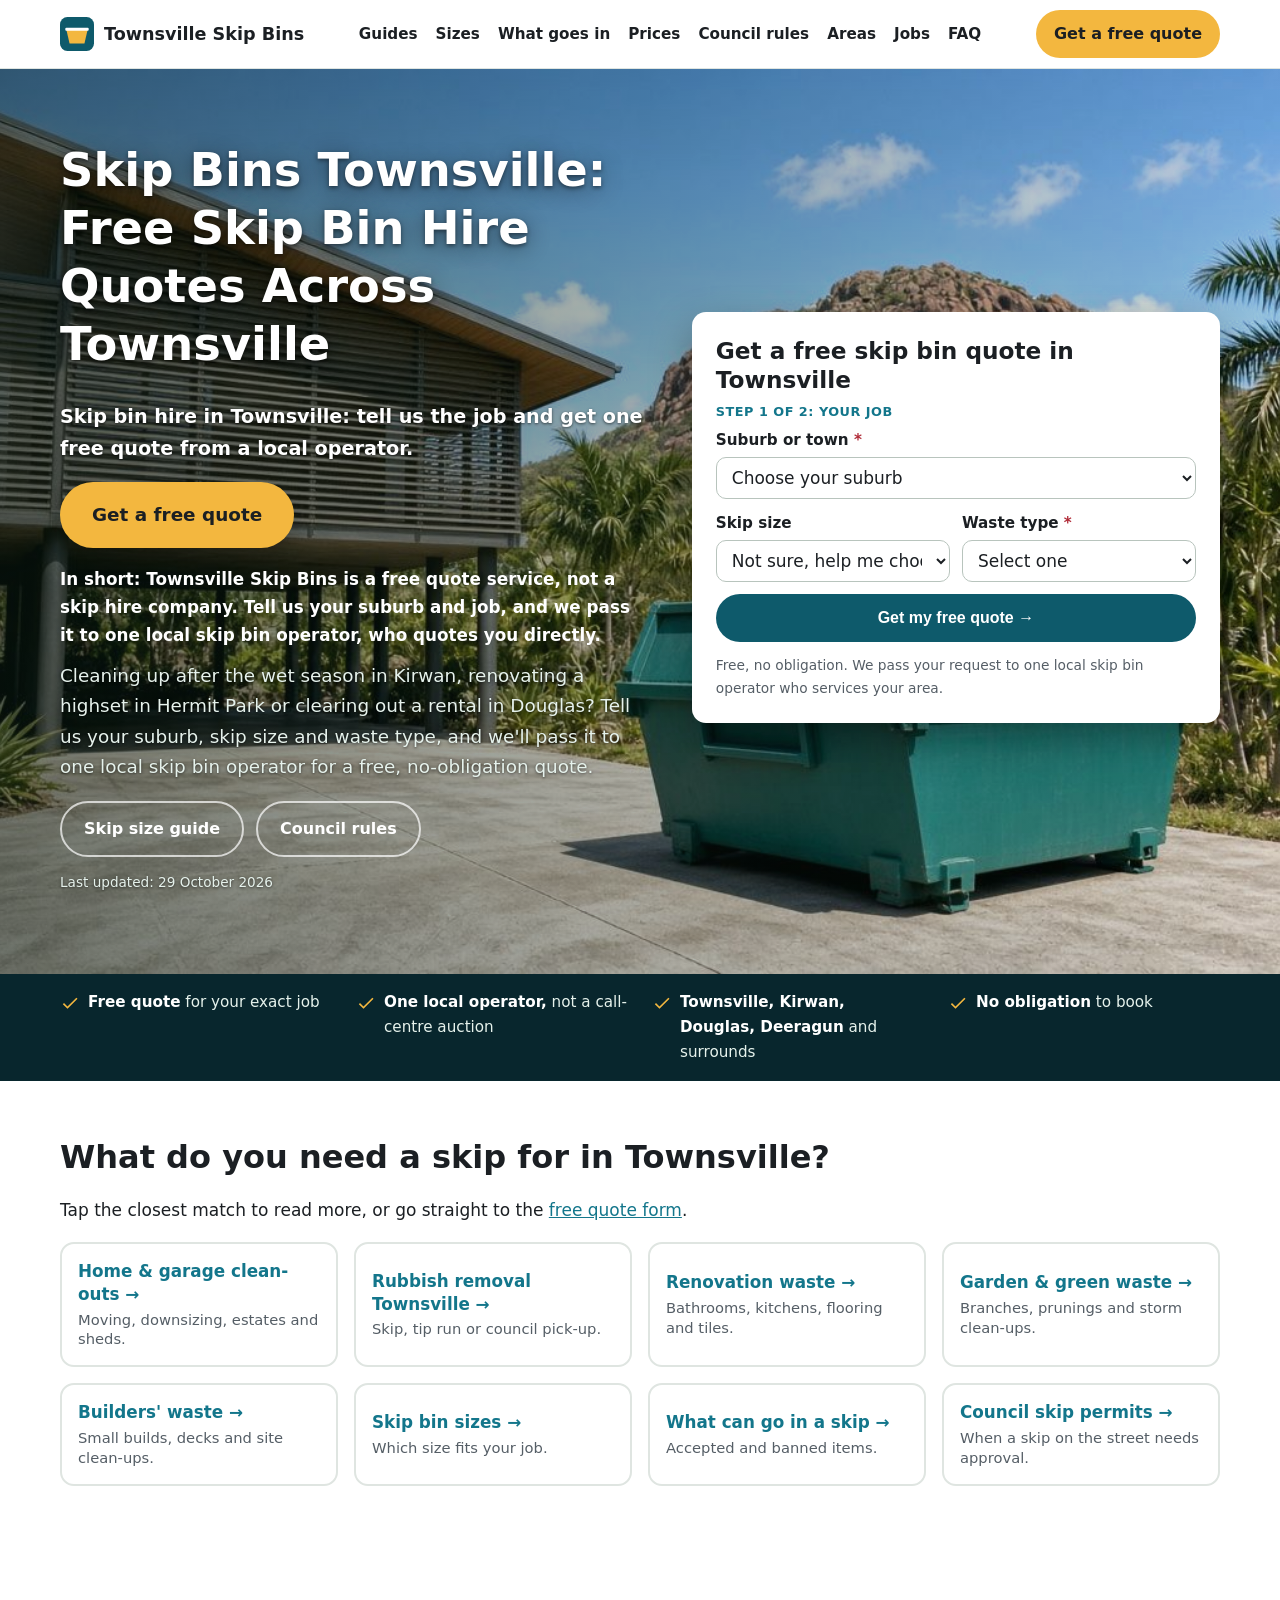
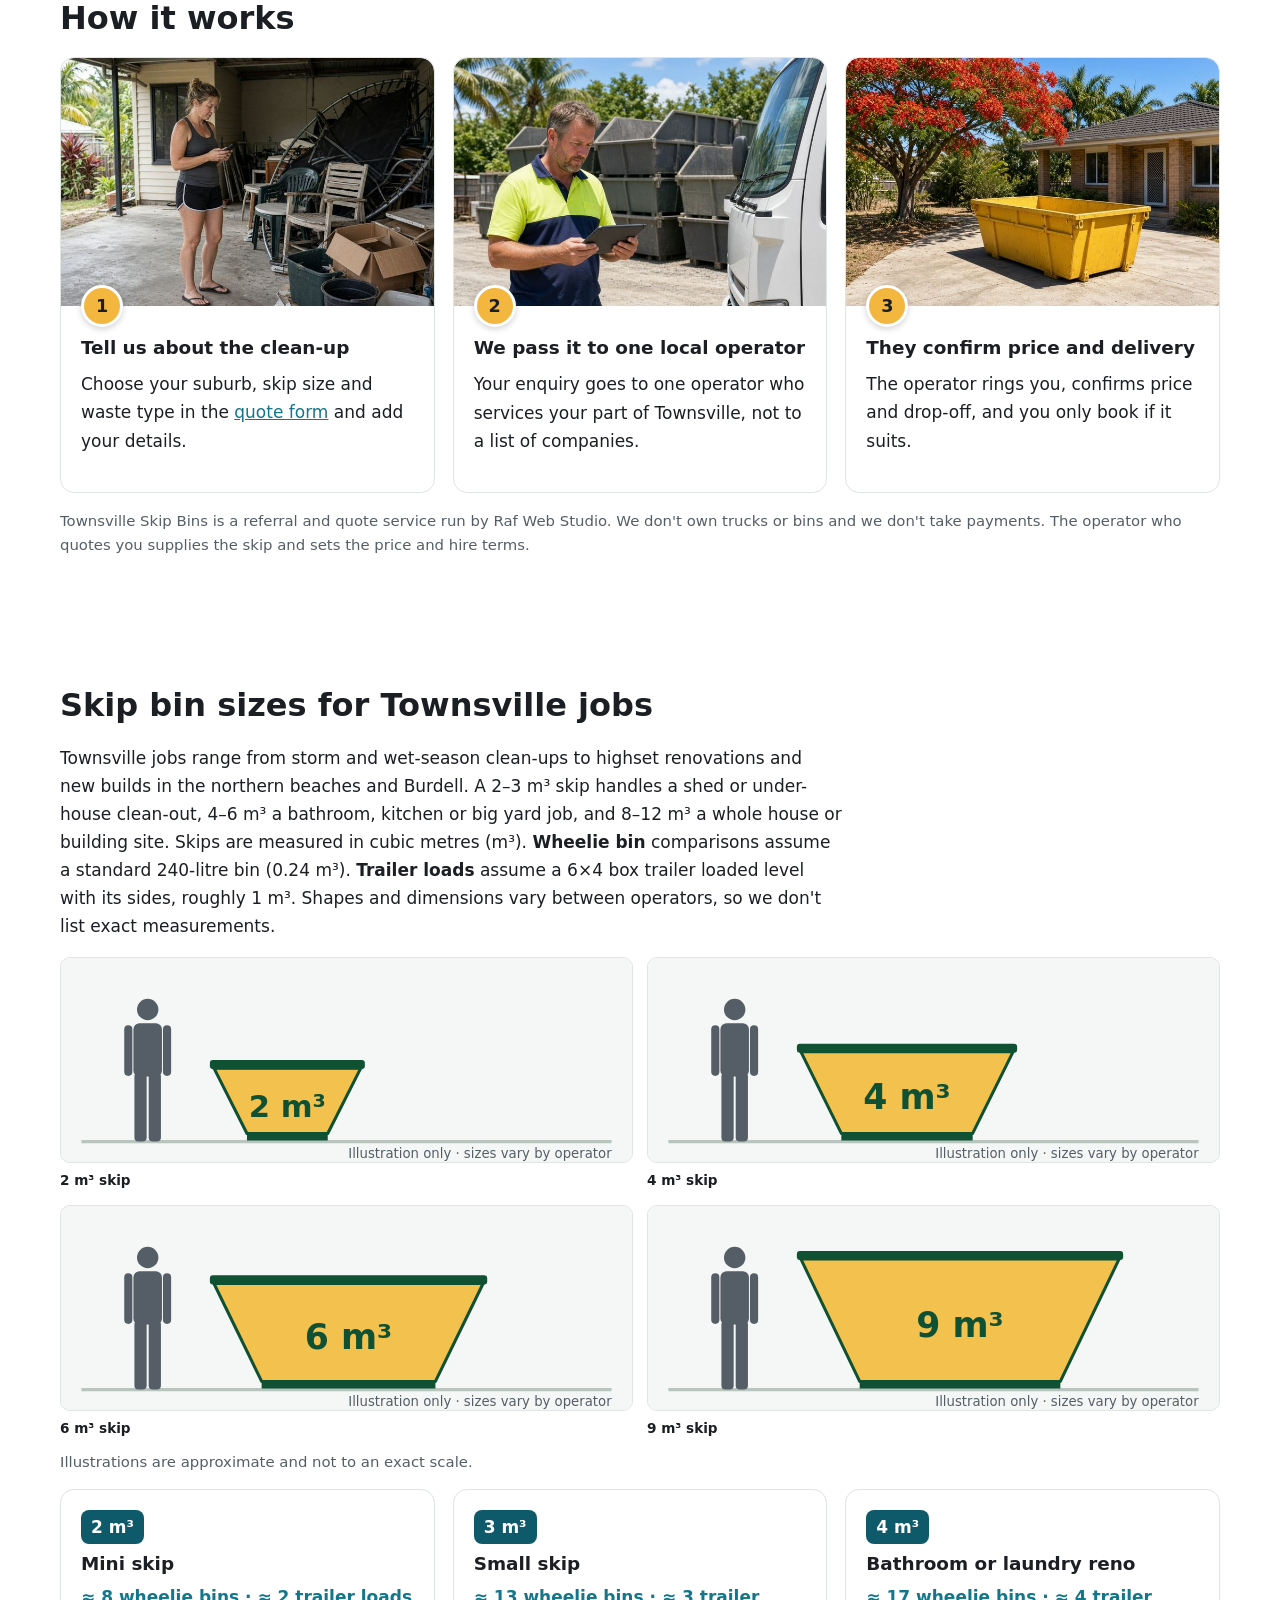
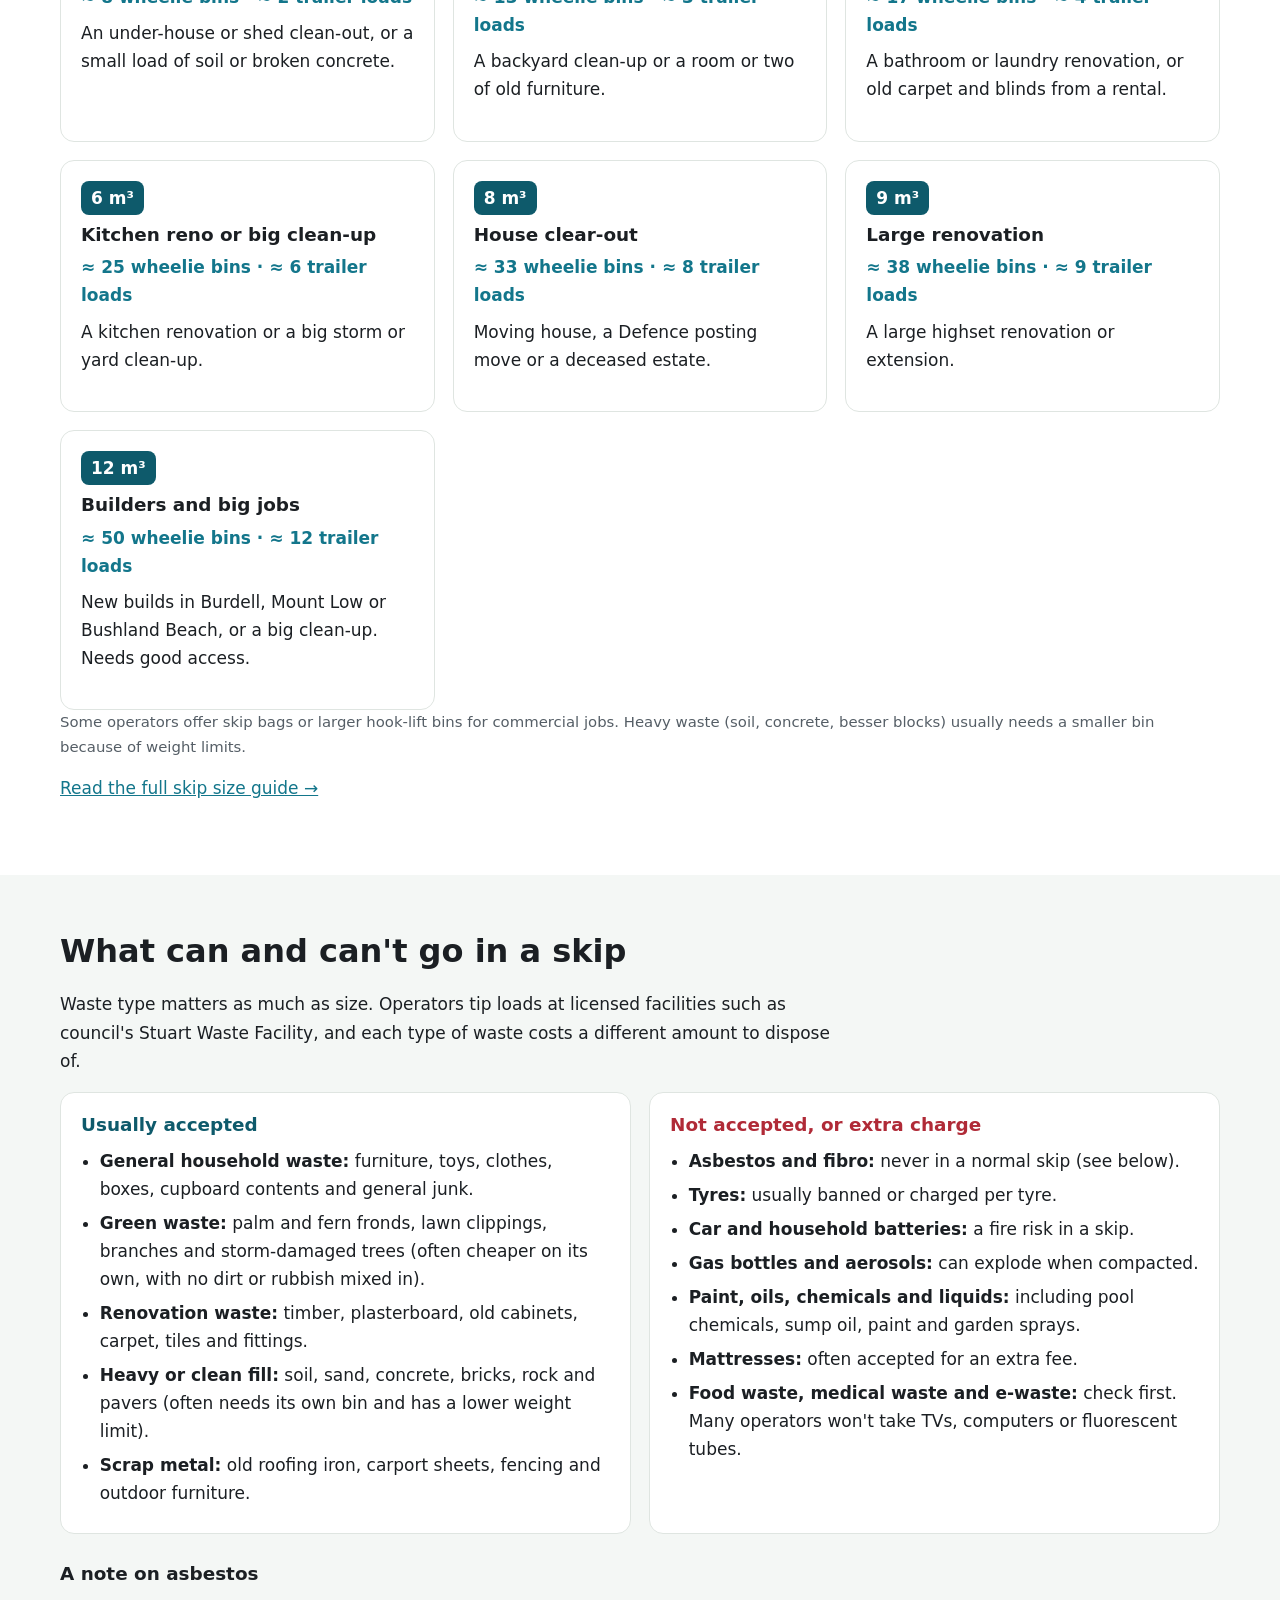
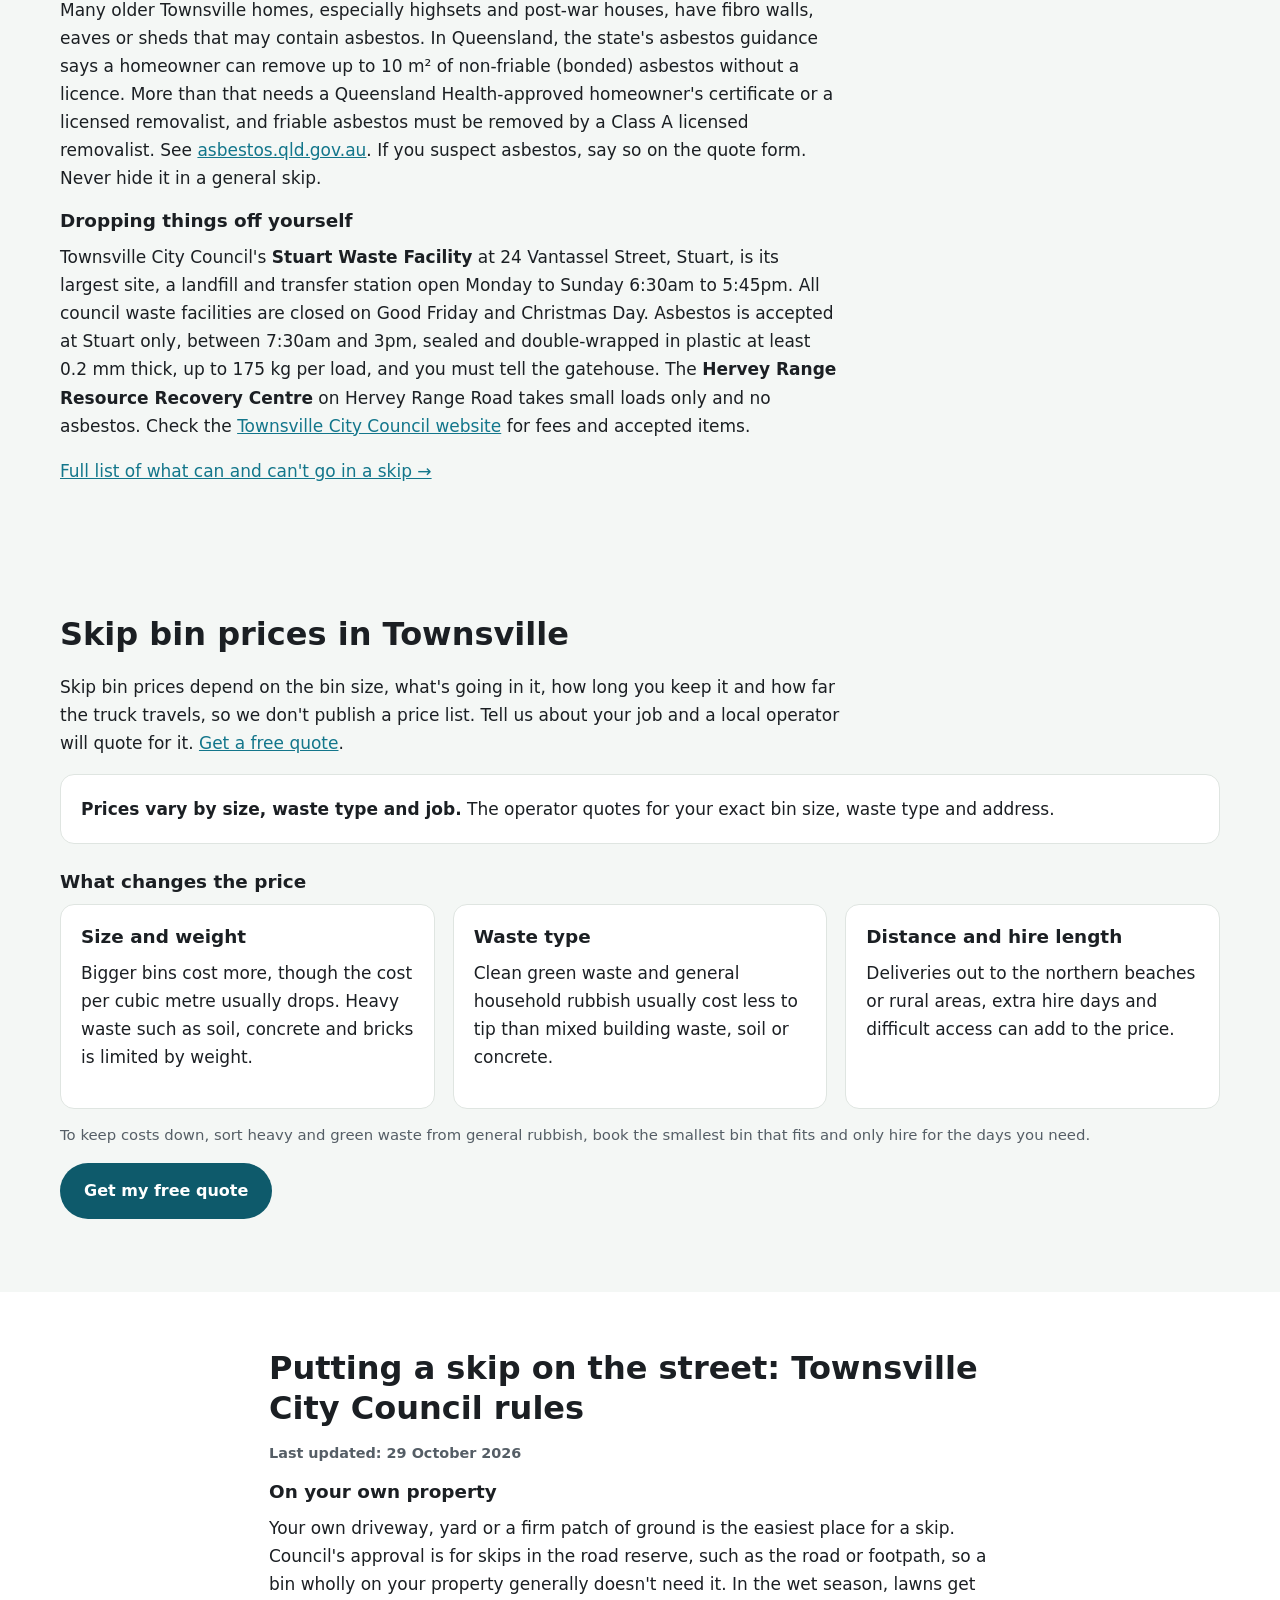
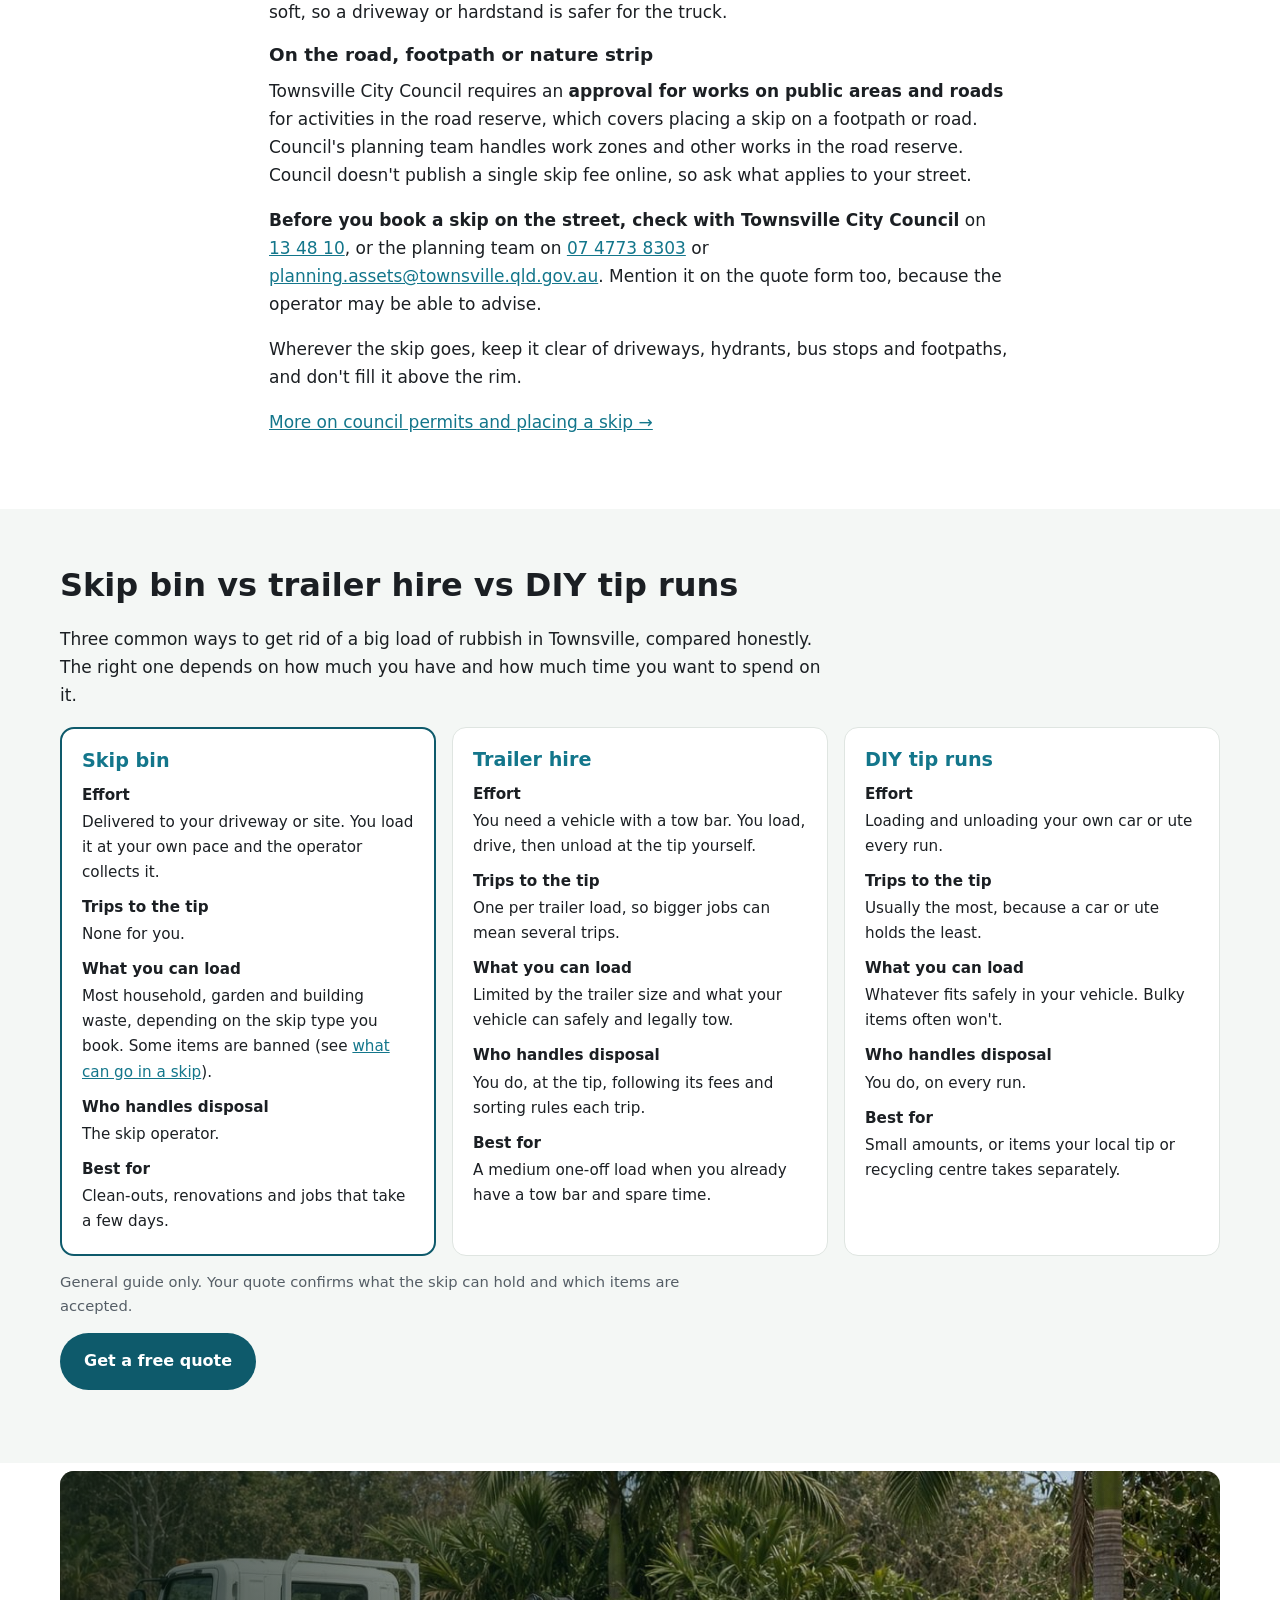
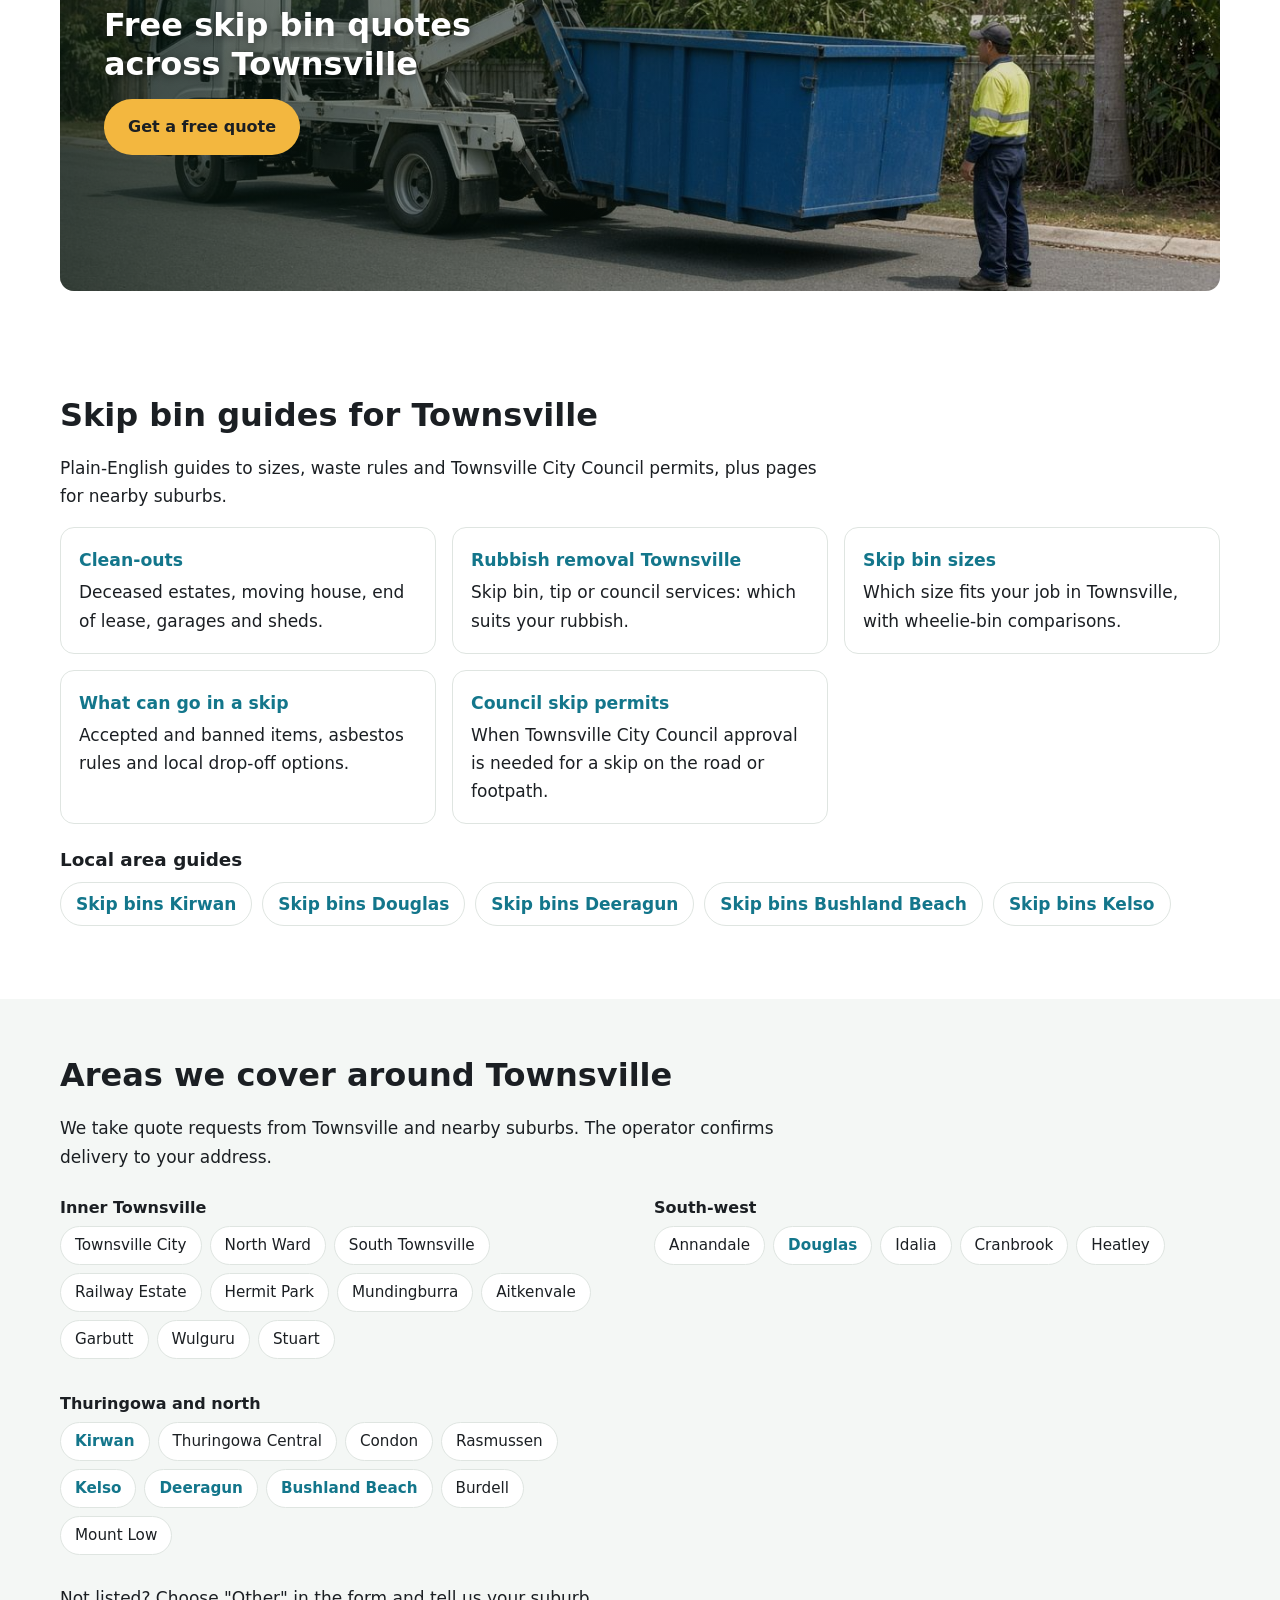
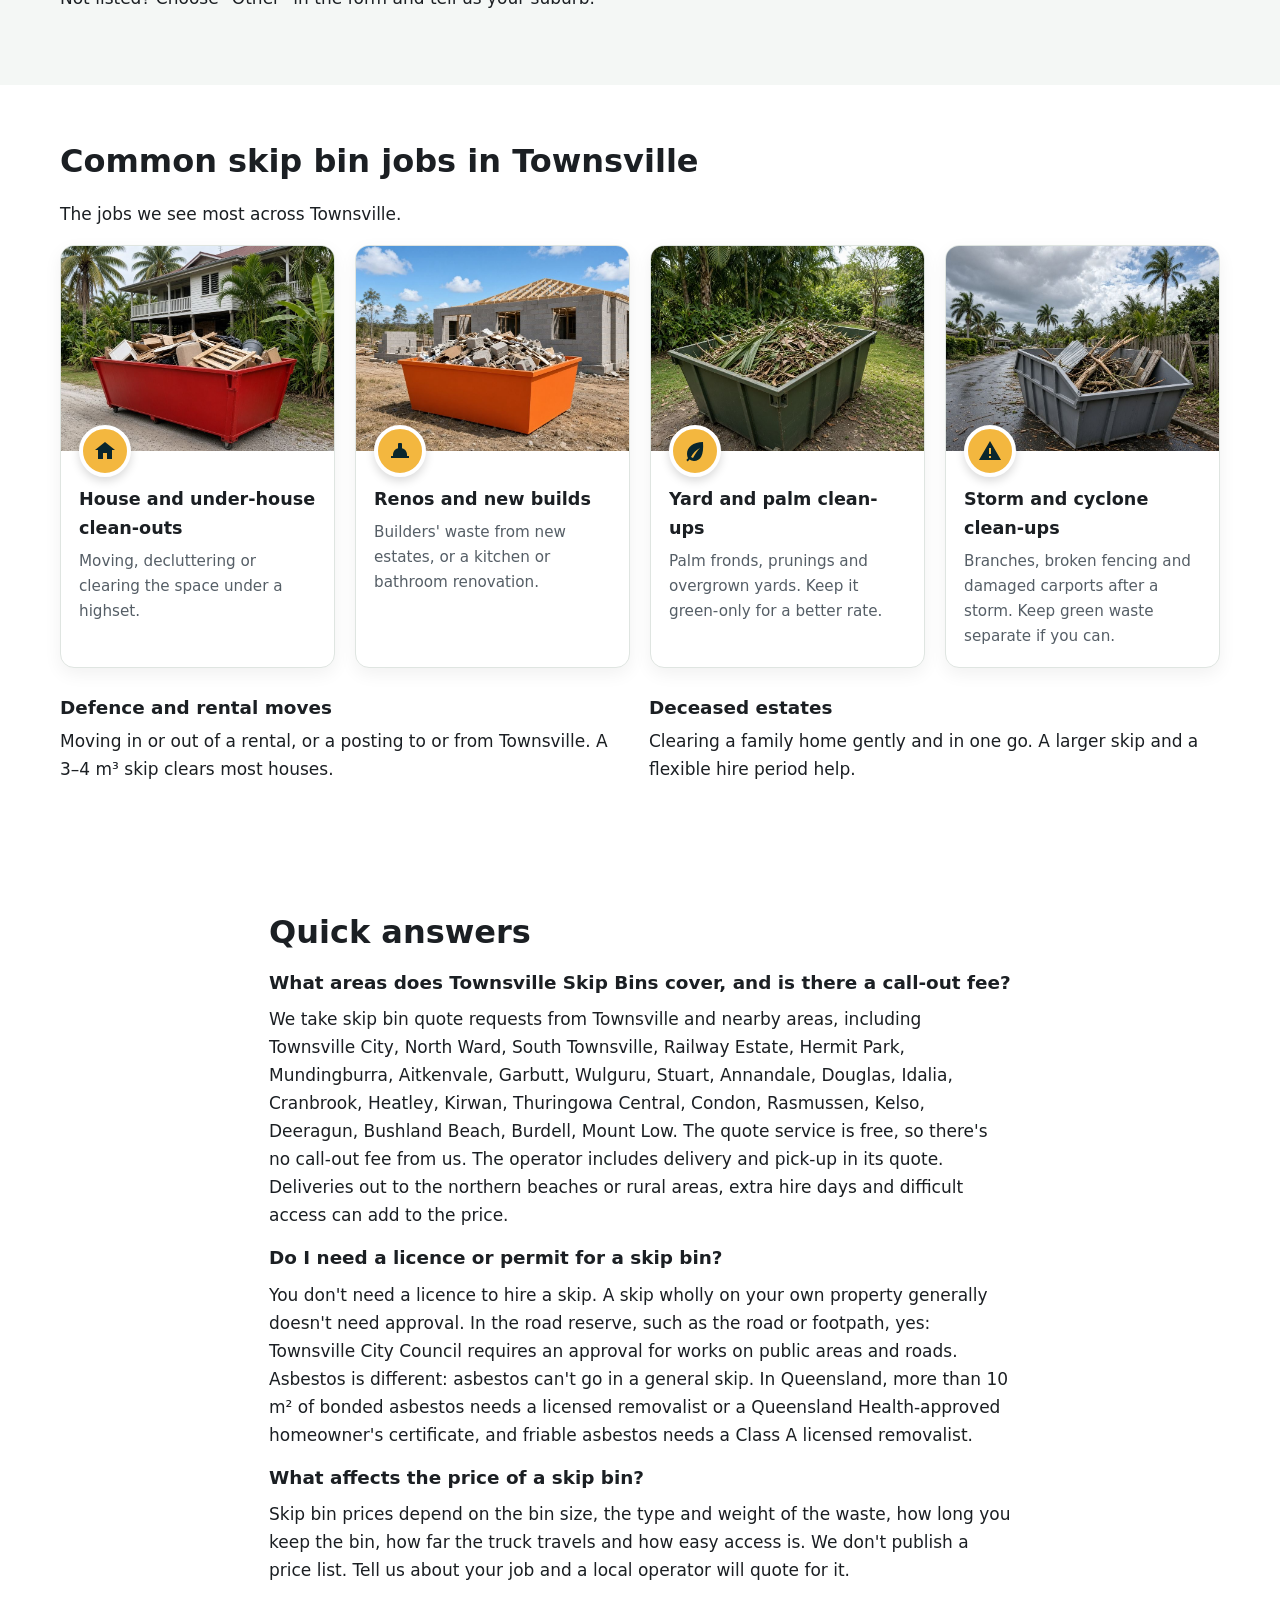
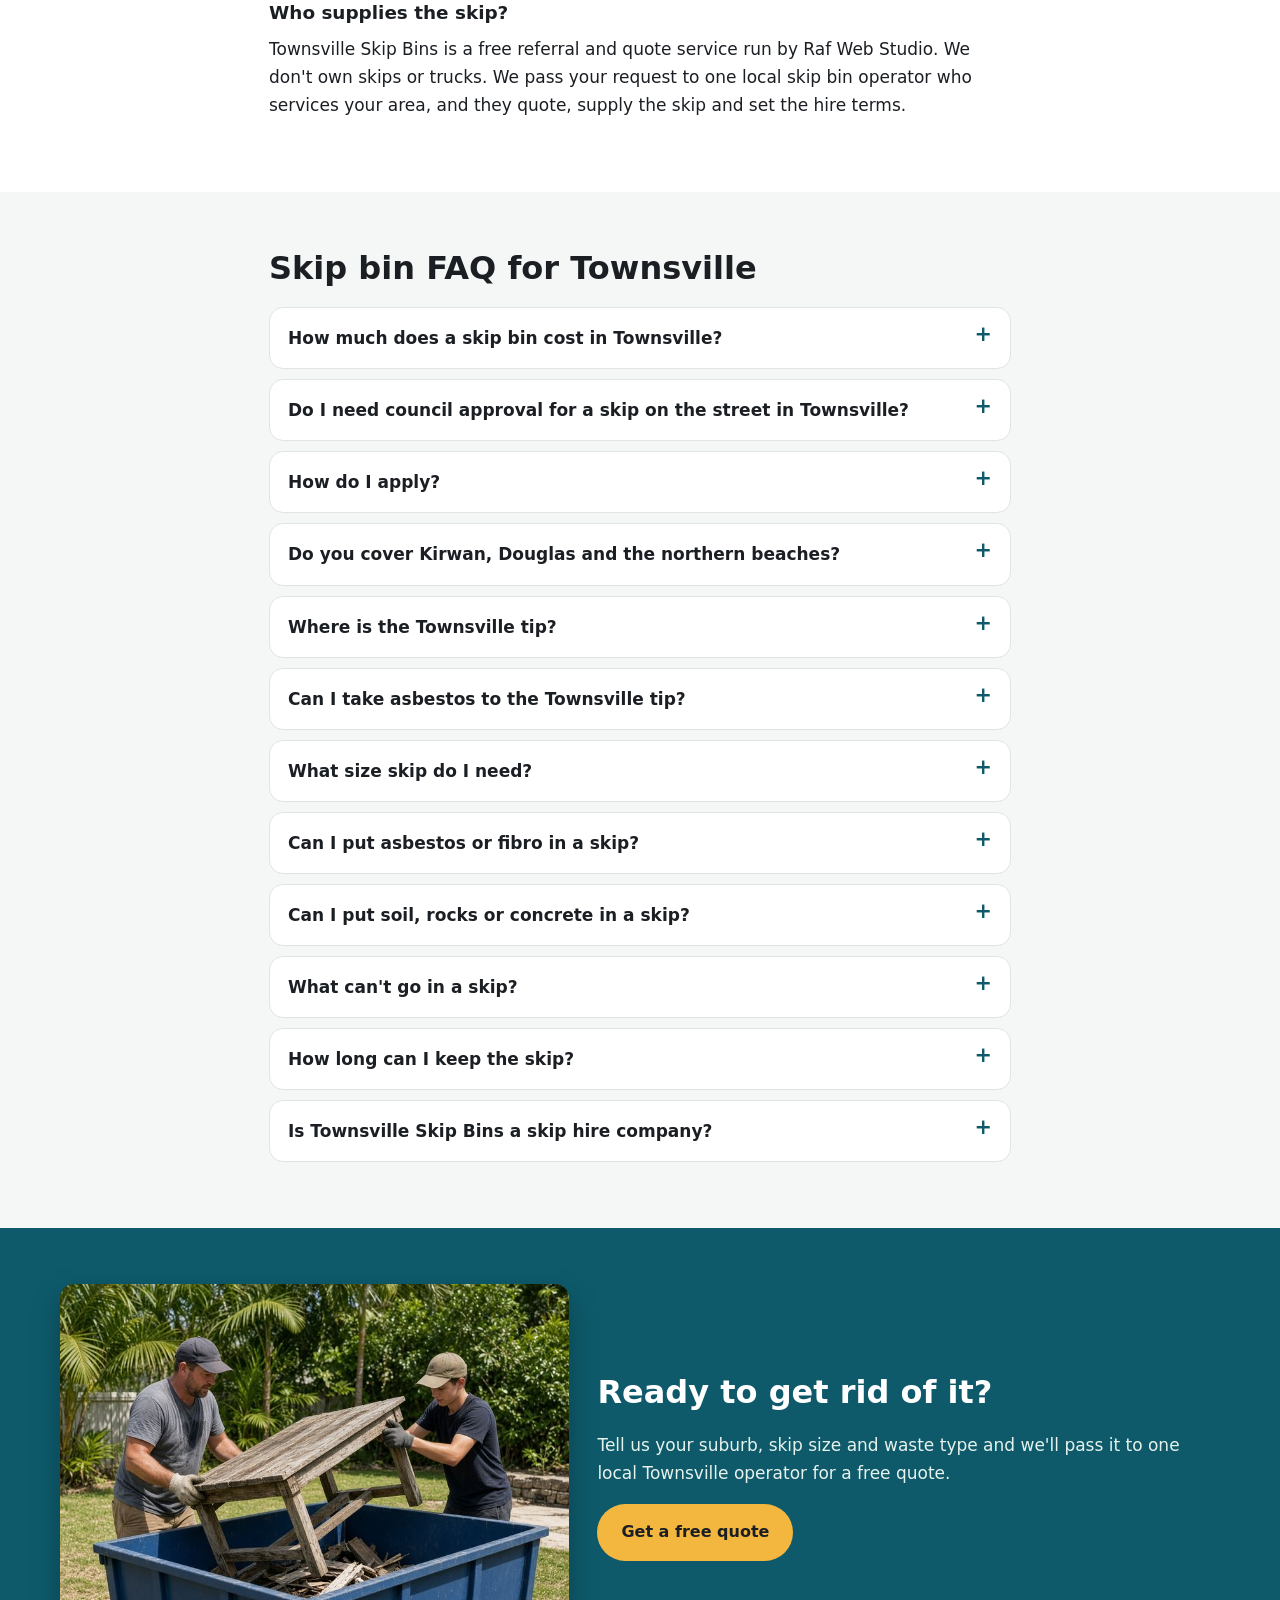
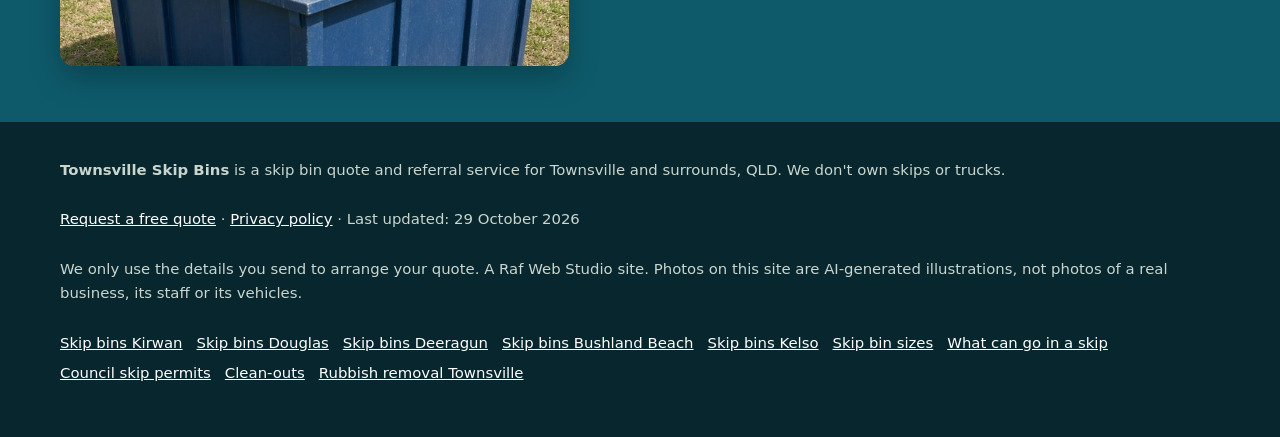
==== commit 1026d4f4: "Homepage v3: service+town tagline and big quote button, 'What do you need?' tiles, comparison sectio" ====
--- a/index.html
+++ b/index.html
@@ -39,7 +39,7 @@
  "name": "Skip Bins Townsville | Free Skip Bin Hire Quotes in Townsville QLD",
  "description": "Skip bins in Townsville, Kirwan, Douglas, Deeragun, Bushland Beach and Kelso. Tell us your suburb, size and waste type and get a free quote from one local skip bin operator.",
  "inLanguage": "en-AU",
- "dateModified": "2026-10-24",
+ "dateModified": "2026-10-29",
  "isPartOf": {
   "@id": "https://townsvilleskipbins.com/#website"
  },
@@ -175,7 +175,7 @@
 {
  "@context": "https://schema.org",
  "@type": "WebSite",
- "dateModified": "2026-10-24",
+ "dateModified": "2026-10-29",
  "@id": "https://townsvilleskipbins.com/#website",
  "name": "Townsville Skip Bins",
  "url": "https://townsvilleskipbins.com/",
@@ -434,6 +434,29 @@
  ]
 }
 </script>
+<!--h3:css--><style>
+.h3-tag{font-size:1.2rem;font-weight:600;margin:.2em 0 .9em;color:#fff;text-shadow:0 1px 3px rgba(0,0,0,.6);max-width:36em}
+.btn-xl{font-size:1.15rem;padding:16px 30px;min-height:54px;box-shadow:0 6px 18px rgba(0,0,0,.25)}
+.h3-cta{margin:0 0 18px}
+.need-grid{display:grid;grid-template-columns:repeat(2,minmax(0,1fr));gap:12px;margin-top:18px}
+@media(min-width:800px){.need-grid{grid-template-columns:repeat(4,minmax(0,1fr));gap:16px}}
+.need-grid a{display:flex;flex-direction:column;justify-content:center;min-height:96px;padding:16px;background:#fff;border:2px solid var(--line);border-radius:var(--radius);text-decoration:none;color:var(--ink);line-height:1.35}
+.need-grid a:hover,.need-grid a:focus-visible{border-color:var(--green);background:var(--soft)}
+.need-grid strong{color:var(--green-2);font-size:1.05rem;margin-bottom:4px}
+.need-grid strong::after{content:" \2192"}
+.need-grid span{font-size:.92rem;color:var(--muted)}
+.cmp{display:grid;gap:16px;margin-top:18px}
+@media(min-width:900px){.cmp{grid-template-columns:repeat(3,minmax(0,1fr))}}
+.cmp article{background:#fff;border:1px solid var(--line);border-radius:var(--radius);padding:20px}
+.cmp article.cmp-main{border:2px solid var(--green)}
+.cmp h3{margin:0 0 10px;font-size:1.2rem;color:var(--green-2)}
+.cmp dl{margin:0}.cmp dt{font-weight:700;margin-top:10px;font-size:.95rem}.cmp dd{margin:2px 0 0;color:var(--ink);font-size:.95rem}
+.cmp-note{font-size:.92rem;color:var(--muted);margin-top:14px;max-width:46em}
+.mobile-call{transition:transform .2s ease;padding-bottom:calc(10px + env(safe-area-inset-bottom))}
+.mobile-call .btn{min-height:48px;font-size:1.05rem}
+.mobile-call.mc-off{transform:translateY(120%)}
+@media(prefers-reduced-motion:reduce){.mobile-call{transition:none}}
+</style><!--/h3:css-->
 </head>
 <body>
 <a class="skip-link" href="#main">Skip to content</a>
@@ -459,11 +482,12 @@
   </picture>
   <div class="wrap hero-grid">
     <div class="hero-copy">
-      <h1 id="h1">Skip Bins Townsville: Free Skip Bin Hire Quotes Across Townsville</h1>
-      <p class="summary">In short: Townsville Skip Bins is a free quote service, not a skip hire company. Tell us your suburb and job, and we pass it to one local skip bin operator, who quotes you directly.</p>
+      <h1 id="h1">Skip Bins Townsville: Free Skip Bin Hire Quotes Across Townsville</h1><!--h3:hero-->
+      <p class="h3-tag">Skip bin hire in Townsville: tell us the job and get one free quote from a local operator.</p>
+      <p class="h3-cta"><a class="btn btn-call btn-xl" href="#quote">Get a free quote</a></p><!--/h3:hero-->      <p class="summary">In short: Townsville Skip Bins is a free quote service, not a skip hire company. Tell us your suburb and job, and we pass it to one local skip bin operator, who quotes you directly.</p>
       <p class="lead">Cleaning up after the wet season in Kirwan, renovating a highset in Hermit Park or clearing out a rental in Douglas? Tell us your suburb, skip size and waste type, and we'll pass it to one local skip bin operator for a free, no-obligation quote.</p>
       <div class="ctas"><a class="btn btn-ghost" href="#sizes">Skip size guide</a><a class="btn btn-ghost" href="#council">Council rules</a></div>
-      <p class="updated">Last updated: 24 October 2026</p>
+      <p class="updated">Last updated: 29 October 2026</p>
     </div>
     <div class="hero-form-card" id="quote">
       <h2 id="quote-h">Get a free skip bin quote in Townsville</h2>
@@ -504,6 +528,15 @@
 <section class="trust" aria-label="Why use this service">
   <ul class="wrap trust-list"><li><svg viewBox="0 0 24 24" aria-hidden="true"><path fill="currentColor" d="M9 16.2 4.8 12l-1.4 1.4L9 19 21 7l-1.4-1.4z"/></svg><span><strong>Free quote</strong> for your exact job</span></li><li><svg viewBox="0 0 24 24" aria-hidden="true"><path fill="currentColor" d="M9 16.2 4.8 12l-1.4 1.4L9 19 21 7l-1.4-1.4z"/></svg><span><strong>One local operator,</strong> not a call-centre auction</span></li><li><svg viewBox="0 0 24 24" aria-hidden="true"><path fill="currentColor" d="M9 16.2 4.8 12l-1.4 1.4L9 19 21 7l-1.4-1.4z"/></svg><span><strong>Townsville, Kirwan, Douglas, Deeragun</strong> and surrounds</span></li><li><svg viewBox="0 0 24 24" aria-hidden="true"><path fill="currentColor" d="M9 16.2 4.8 12l-1.4 1.4L9 19 21 7l-1.4-1.4z"/></svg><span><strong>No obligation</strong> to book</span></li></ul>
 </section>
+<!--h3:need-->
+<section id="need" aria-labelledby="need-h">
+  <div class="wrap">
+    <h2 id="need-h">What do you need a skip for in Townsville?</h2>
+    <p class="intro">Tap the closest match to read more, or go straight to the <a href="#quote">free quote form</a>.</p>
+    <div class="need-grid"><a href="/clean-outs/"><strong>Home &amp; garage clean-outs</strong><span>Moving, downsizing, estates and sheds.</span></a><a href="/rubbish-removal-townsville/"><strong>Rubbish removal Townsville</strong><span>Skip, tip run or council pick-up.</span></a><a href="#jobs"><strong>Renovation waste</strong><span>Bathrooms, kitchens, flooring and tiles.</span></a><a href="#jobs"><strong>Garden &amp; green waste</strong><span>Branches, prunings and storm clean-ups.</span></a><a href="#quote"><strong>Builders' waste</strong><span>Small builds, decks and site clean-ups.</span></a><a href="/skip-bin-sizes/"><strong>Skip bin sizes</strong><span>Which size fits your job.</span></a><a href="/what-can-go-in-a-skip/"><strong>What can go in a skip</strong><span>Accepted and banned items.</span></a><a href="/skip-bin-council-permit/"><strong>Council skip permits</strong><span>When a skip on the street needs approval.</span></a></div>
+  </div>
+</section>
+<!--/h3:need-->
 <section id="how" aria-labelledby="how-h">
   <div class="wrap">
     <h2 id="how-h">How it works</h2>
@@ -579,7 +612,7 @@
 <section id="council" aria-labelledby="council-h">
   <div class="wrap intro">
     <h2 id="council-h">Putting a skip on the street: Townsville City Council rules</h2>
-    <p class="updated-dark">Last updated: 24 October 2026</p>
+    <p class="updated-dark">Last updated: 29 October 2026</p>
     <h3>On your own property</h3>
     <p>Your own driveway, yard or a firm patch of ground is the easiest place for a skip. Council's approval is for skips in the road reserve, such as the road or footpath, so a bin wholly on your property generally doesn't need it. In the wet season, lawns get soft, so a driveway or hardstand is safer for the truck.</p>
     <h3>On the road, footpath or nature strip</h3>
@@ -589,6 +622,17 @@
     <p><a href="/skip-bin-council-permit/">More on council permits and placing a skip →</a></p>
   </div>
 </section>
+<!--h3:compare-->
+<section class="alt" id="compare" aria-labelledby="compare-h">
+  <div class="wrap">
+    <h2 id="compare-h">Skip bin vs trailer hire vs DIY tip runs</h2>
+    <p class="intro">Three common ways to get rid of a big load of rubbish in Townsville, compared honestly. The right one depends on how much you have and how much time you want to spend on it.</p>
+    <div class="cmp"><article class="cmp-main"><h3>Skip bin</h3><dl><dt>Effort</dt><dd>Delivered to your driveway or site. You load it at your own pace and the operator collects it.</dd><dt>Trips to the tip</dt><dd>None for you.</dd><dt>What you can load</dt><dd>Most household, garden and building waste, depending on the skip type you book. Some items are banned (see <a href="/what-can-go-in-a-skip/">what can go in a skip</a>).</dd><dt>Who handles disposal</dt><dd>The skip operator.</dd><dt>Best for</dt><dd>Clean-outs, renovations and jobs that take a few days.</dd></dl></article><article><h3>Trailer hire</h3><dl><dt>Effort</dt><dd>You need a vehicle with a tow bar. You load, drive, then unload at the tip yourself.</dd><dt>Trips to the tip</dt><dd>One per trailer load, so bigger jobs can mean several trips.</dd><dt>What you can load</dt><dd>Limited by the trailer size and what your vehicle can safely and legally tow.</dd><dt>Who handles disposal</dt><dd>You do, at the tip, following its fees and sorting rules each trip.</dd><dt>Best for</dt><dd>A medium one-off load when you already have a tow bar and spare time.</dd></dl></article><article><h3>DIY tip runs</h3><dl><dt>Effort</dt><dd>Loading and unloading your own car or ute every run.</dd><dt>Trips to the tip</dt><dd>Usually the most, because a car or ute holds the least.</dd><dt>What you can load</dt><dd>Whatever fits safely in your vehicle. Bulky items often won't.</dd><dt>Who handles disposal</dt><dd>You do, on every run.</dd><dt>Best for</dt><dd>Small amounts, or items your local tip or recycling centre takes separately.</dd></dl></article></div>
+    <p class="cmp-note">General guide only. Your quote confirms what the skip can hold and which items are accepted.</p>
+    <p><a class="btn btn-primary" href="#quote">Get a free quote</a></p>
+  </div>
+</section>
+<!--/h3:compare-->
 <section class="band-wrap" aria-label="Free skip bin quotes across Townsville">
   <div class="wrap">
     <div class="truck-band">
@@ -691,7 +735,7 @@
 <footer class="site-footer">
   <div class="wrap">
     <p><strong>Townsville Skip Bins</strong> is a skip bin quote and referral service for Townsville and surrounds, QLD. We don't own skips or trucks.</p>
-    <p><a href="#quote">Request a free quote</a> · <a href="privacy.html">Privacy policy</a> · Last updated: 24 October 2026</p>
+    <p><a href="#quote">Request a free quote</a> · <a href="privacy.html">Privacy policy</a> · Last updated: 29 October 2026</p>
     <p>We only use the details you send to arrange your quote. A Raf Web Studio site. Photos on this site are AI-generated illustrations, not photos of a real business, its staff or its vehicles.</p>
     <p class="footer-links"><a href="/skip-bins-kirwan/">Skip bins Kirwan</a> <a href="/skip-bins-douglas/">Skip bins Douglas</a> <a href="/skip-bins-deeragun/">Skip bins Deeragun</a> <a href="/skip-bins-bushland-beach/">Skip bins Bushland Beach</a> <a href="/skip-bins-kelso/">Skip bins Kelso</a> <a href="/skip-bin-sizes/">Skip bin sizes</a> <a href="/what-can-go-in-a-skip/">What can go in a skip</a> <a href="/skip-bin-council-permit/">Council skip permits</a> <a href="/clean-outs/">Clean-outs</a> <a href="/rubbish-removal-townsville/">Rubbish removal Townsville</a></p>
   </div>
@@ -701,5 +745,6 @@
   <a class="btn btn-call" href="#quote">Get a free quote</a>
 </div>
 <script src="form.js" defer></script>
+<!--h3:js--><script>(function(){var b=document.querySelector('.mobile-call'),q=document.getElementById('quote');if(!b||!q||!('IntersectionObserver' in window))return;new IntersectionObserver(function(e){b.classList.toggle('mc-off',e[0].isIntersecting)},{threshold:.15}).observe(q)})();</script><!--/h3:js-->
 </body>
 </html>
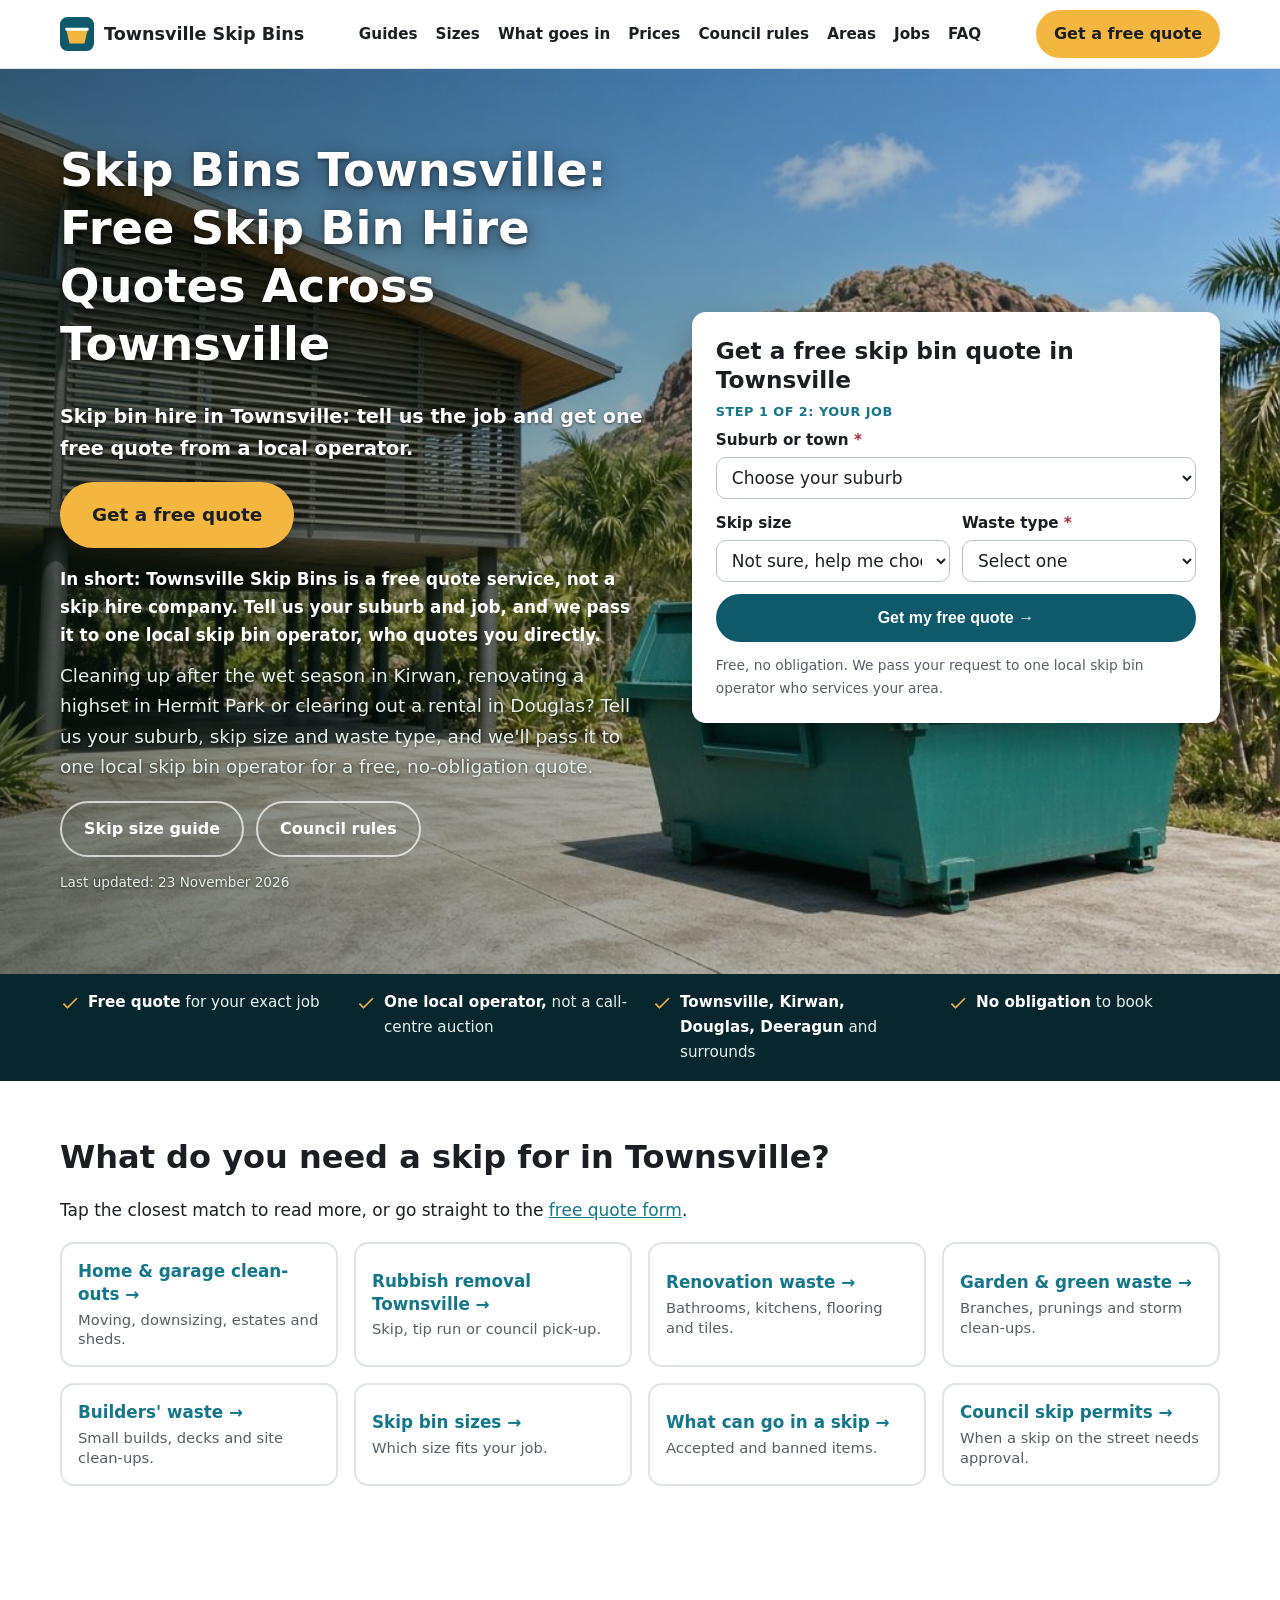
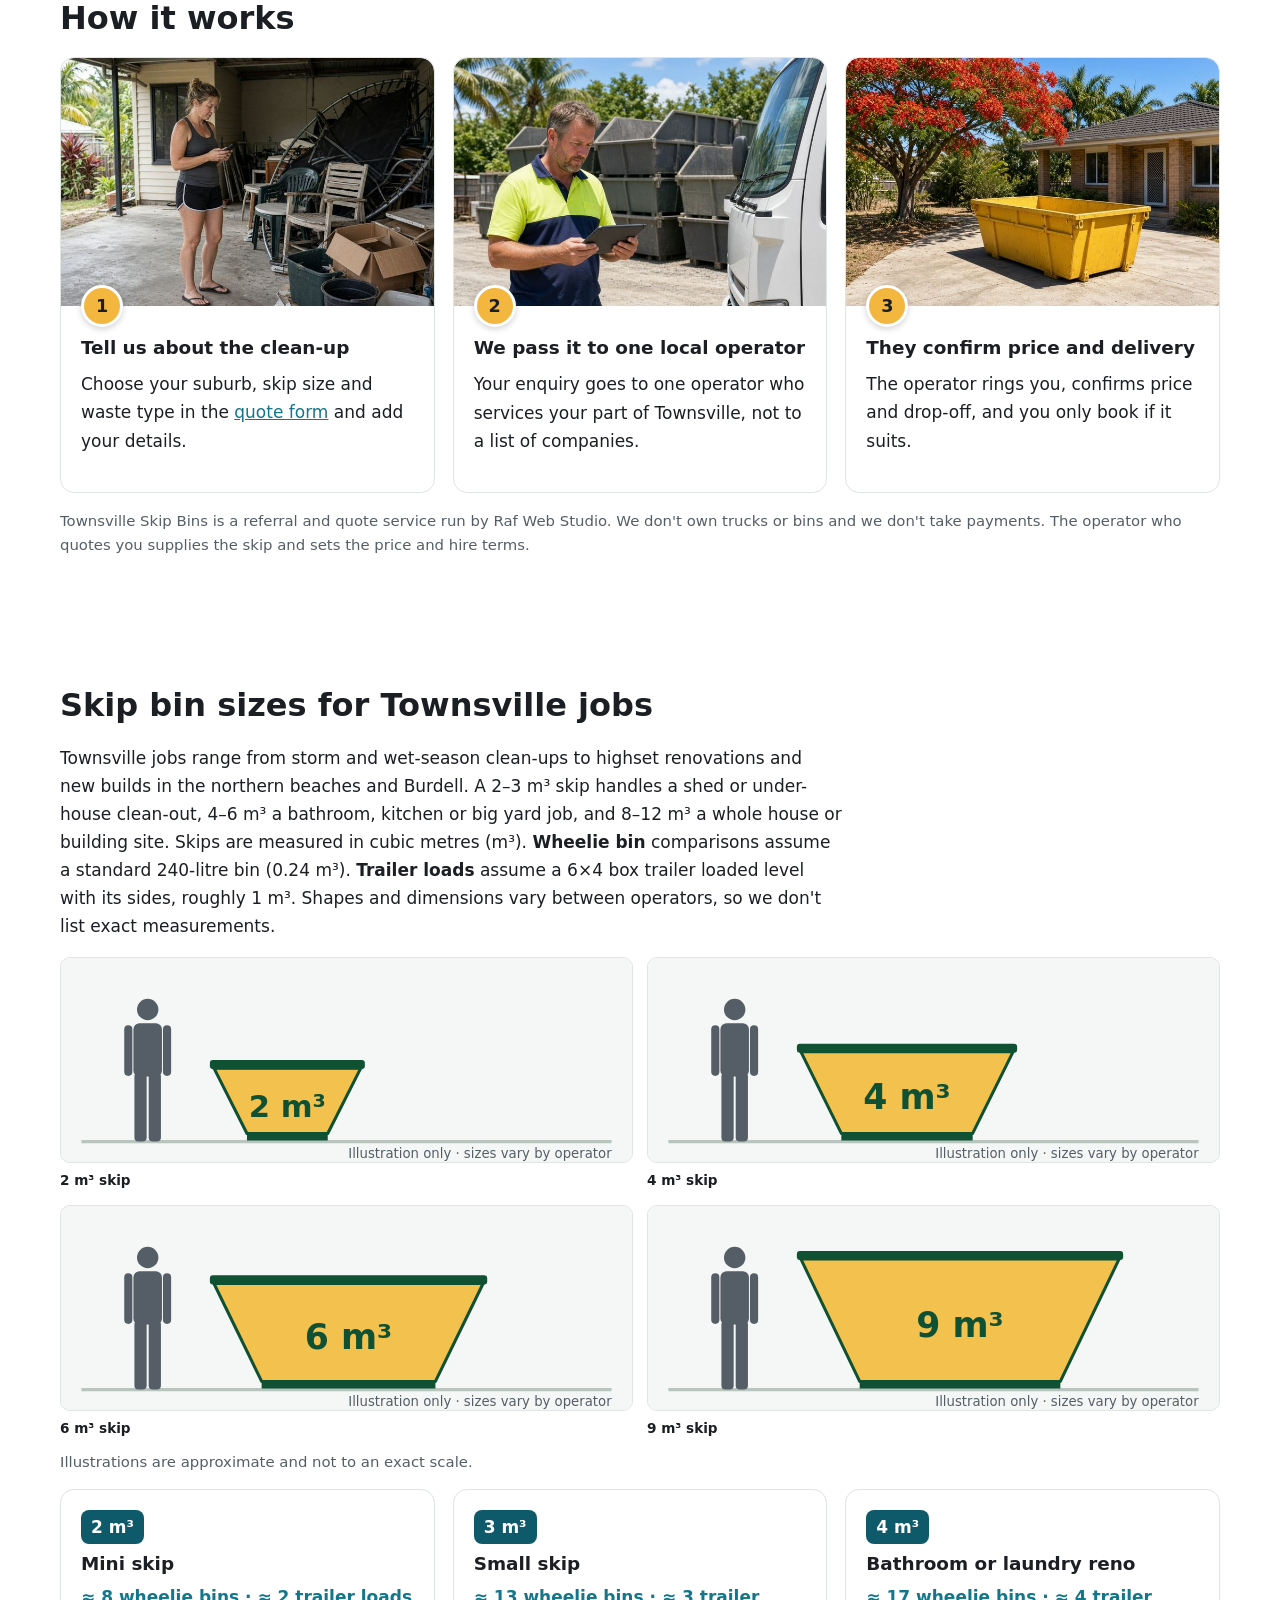
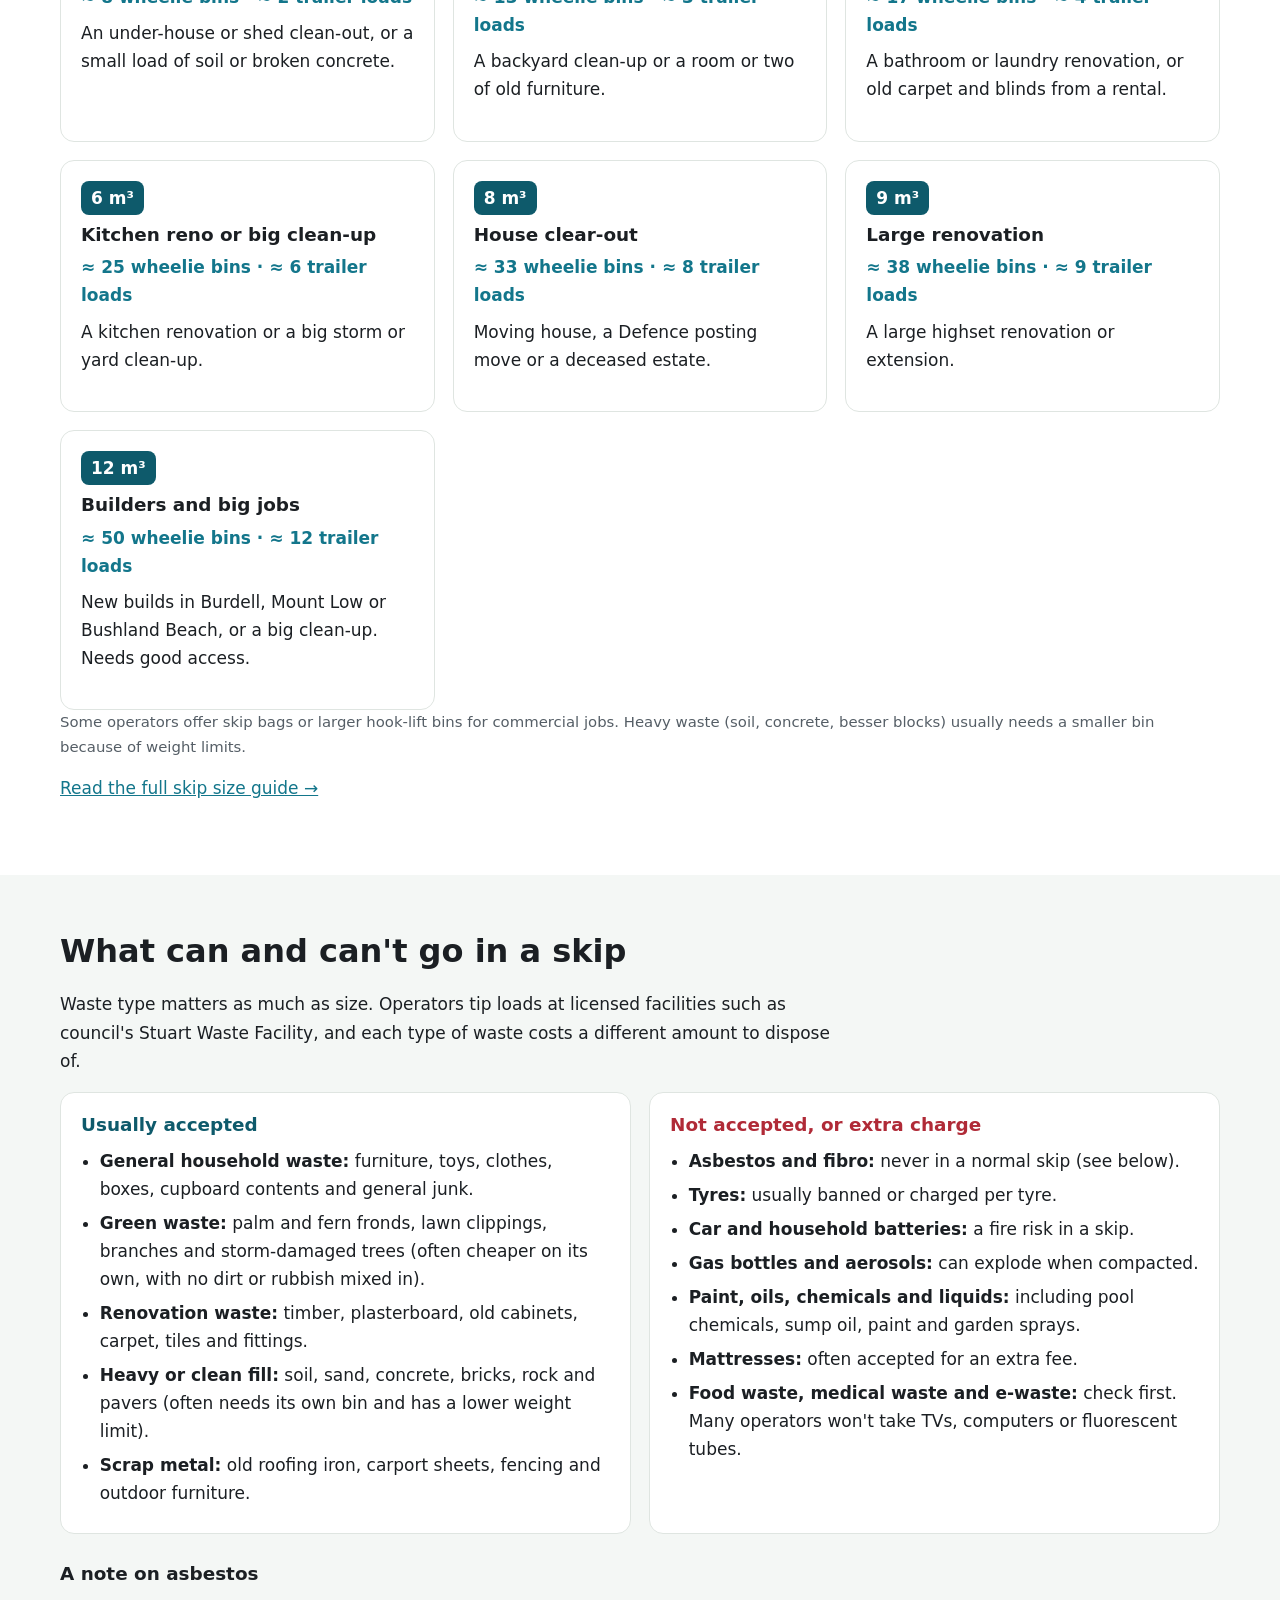
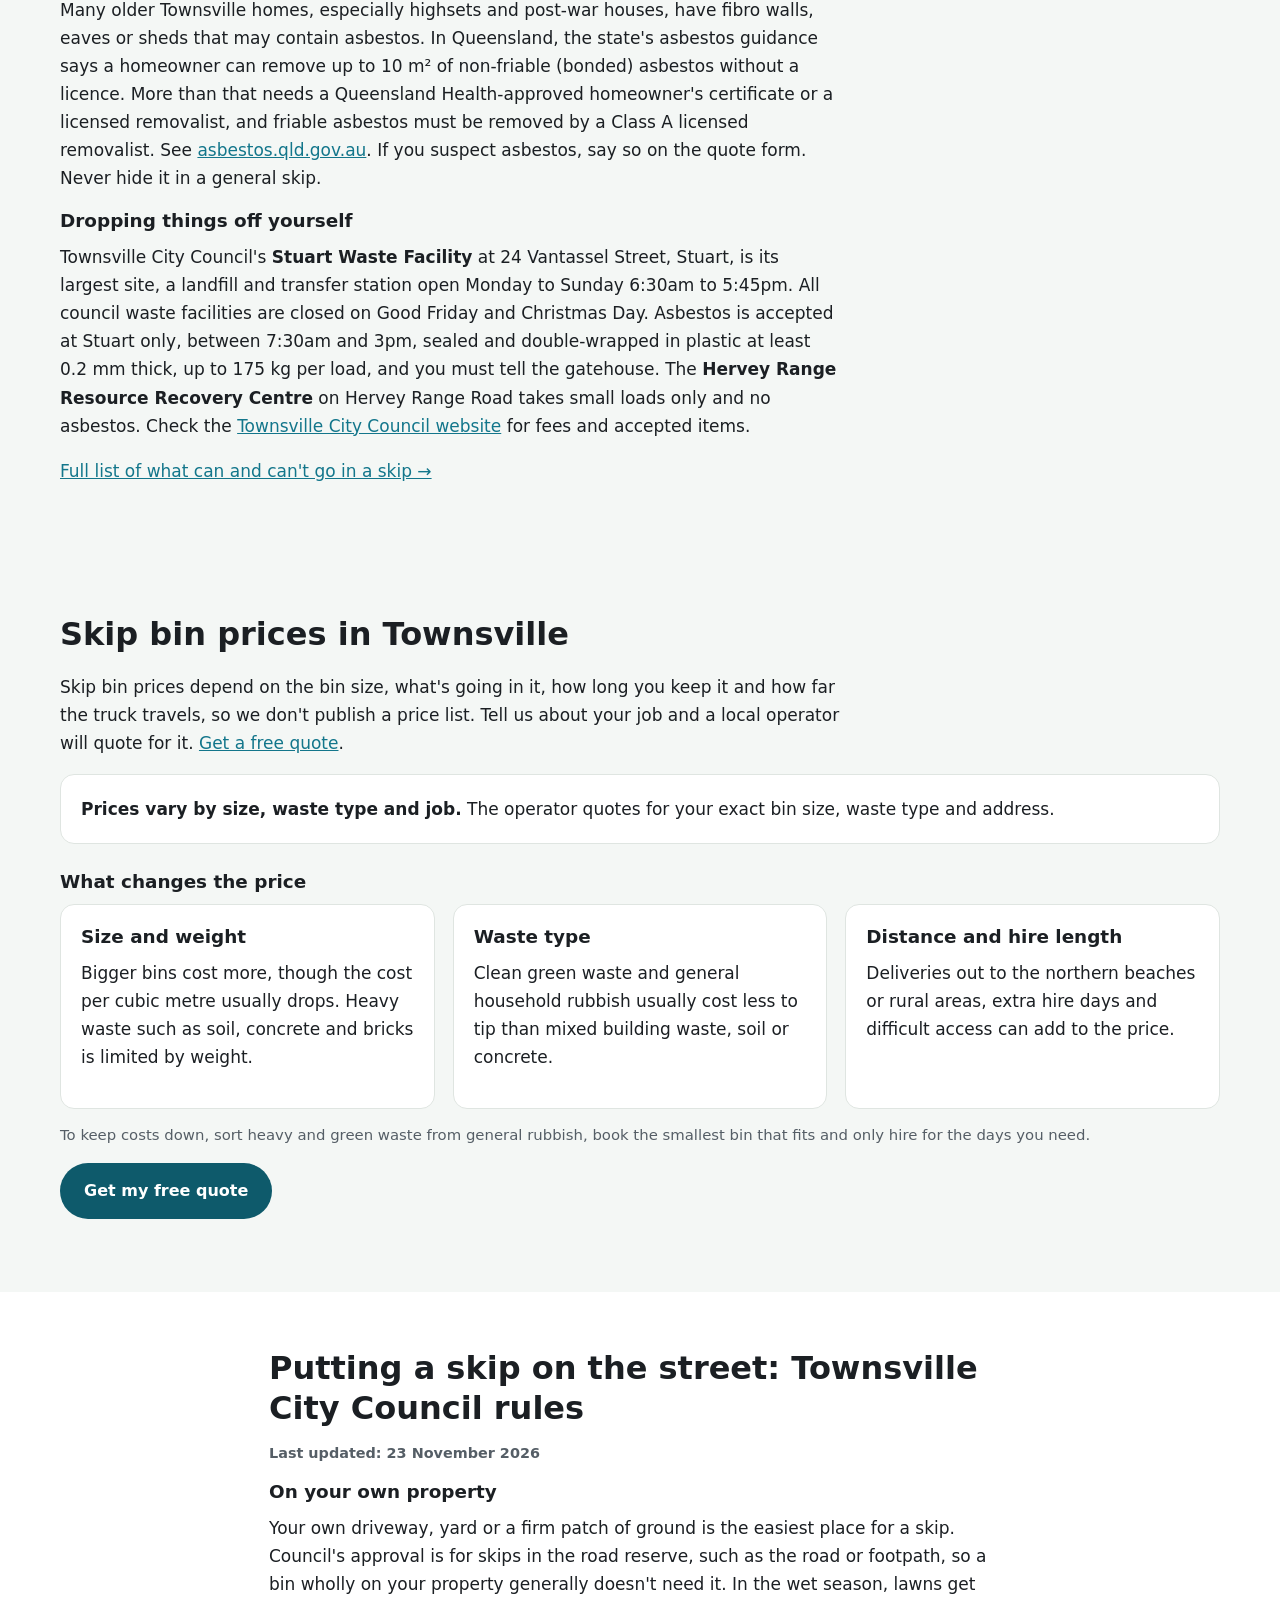
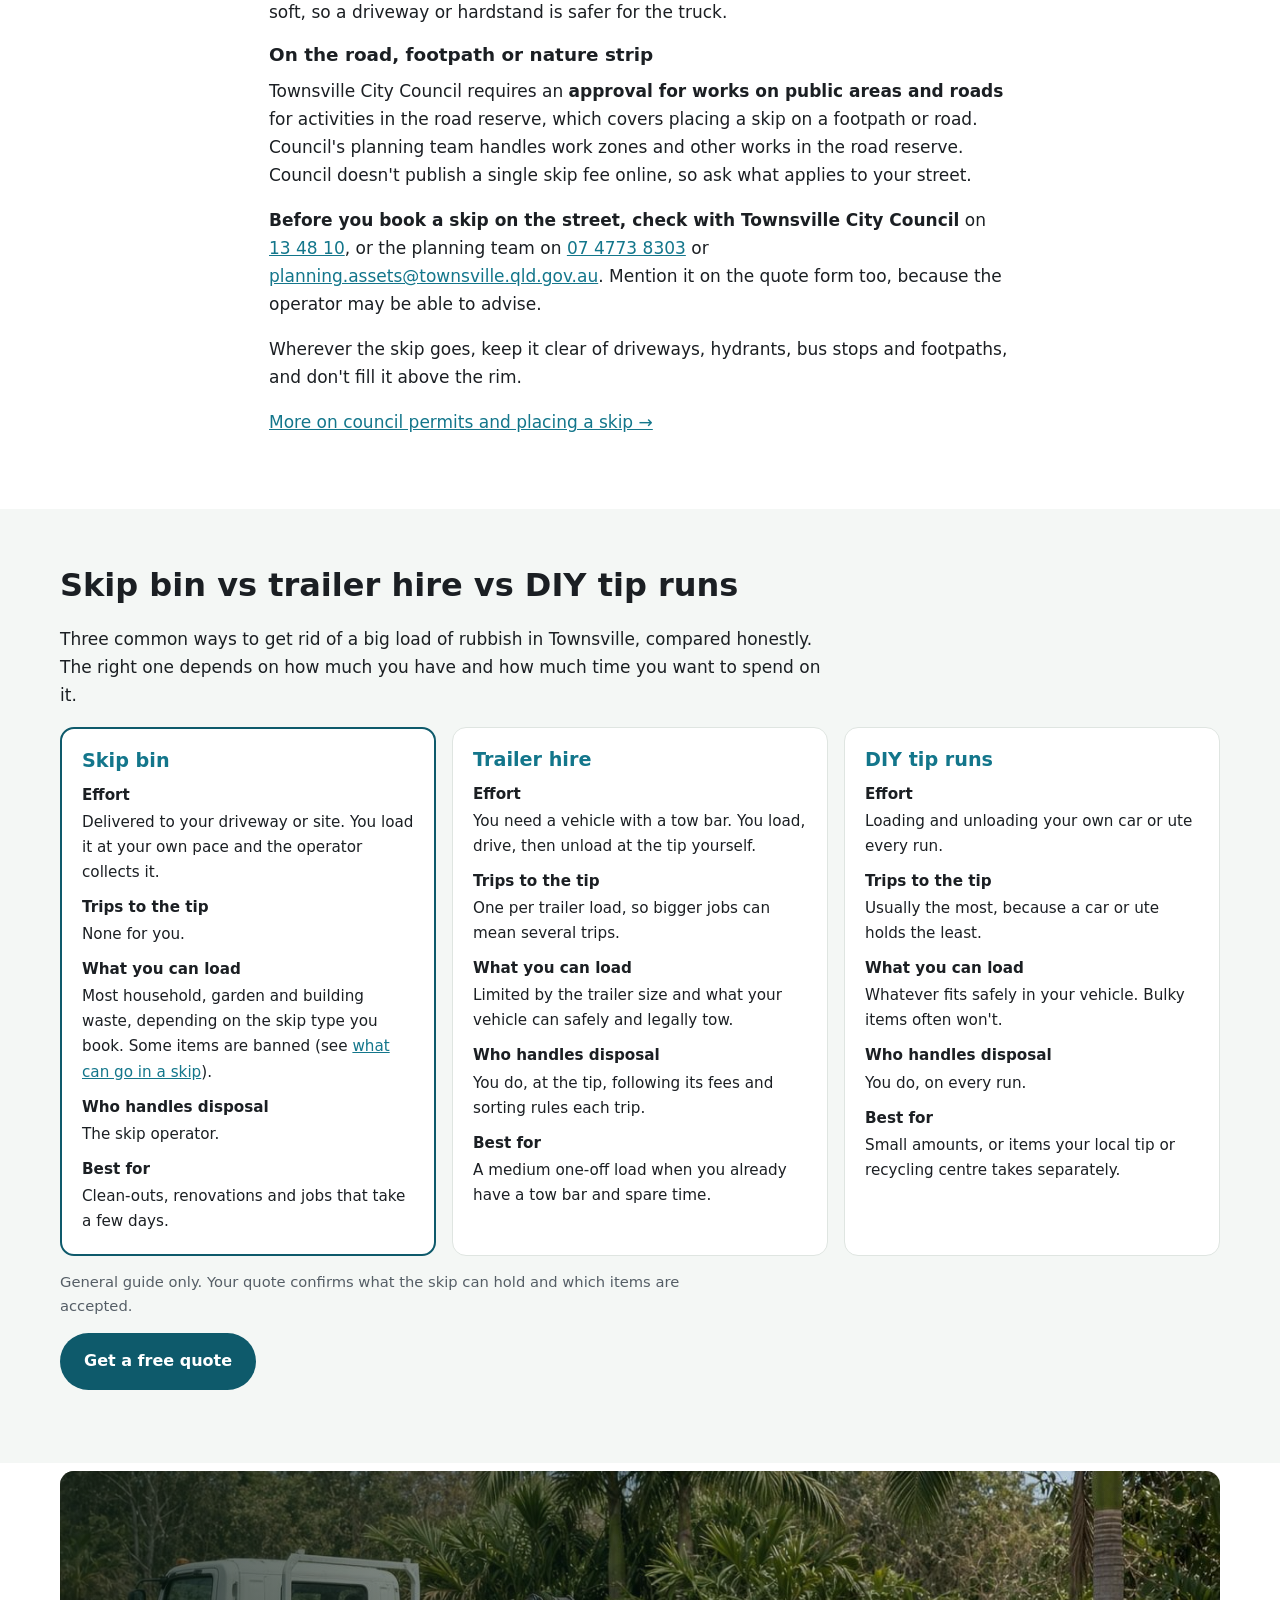
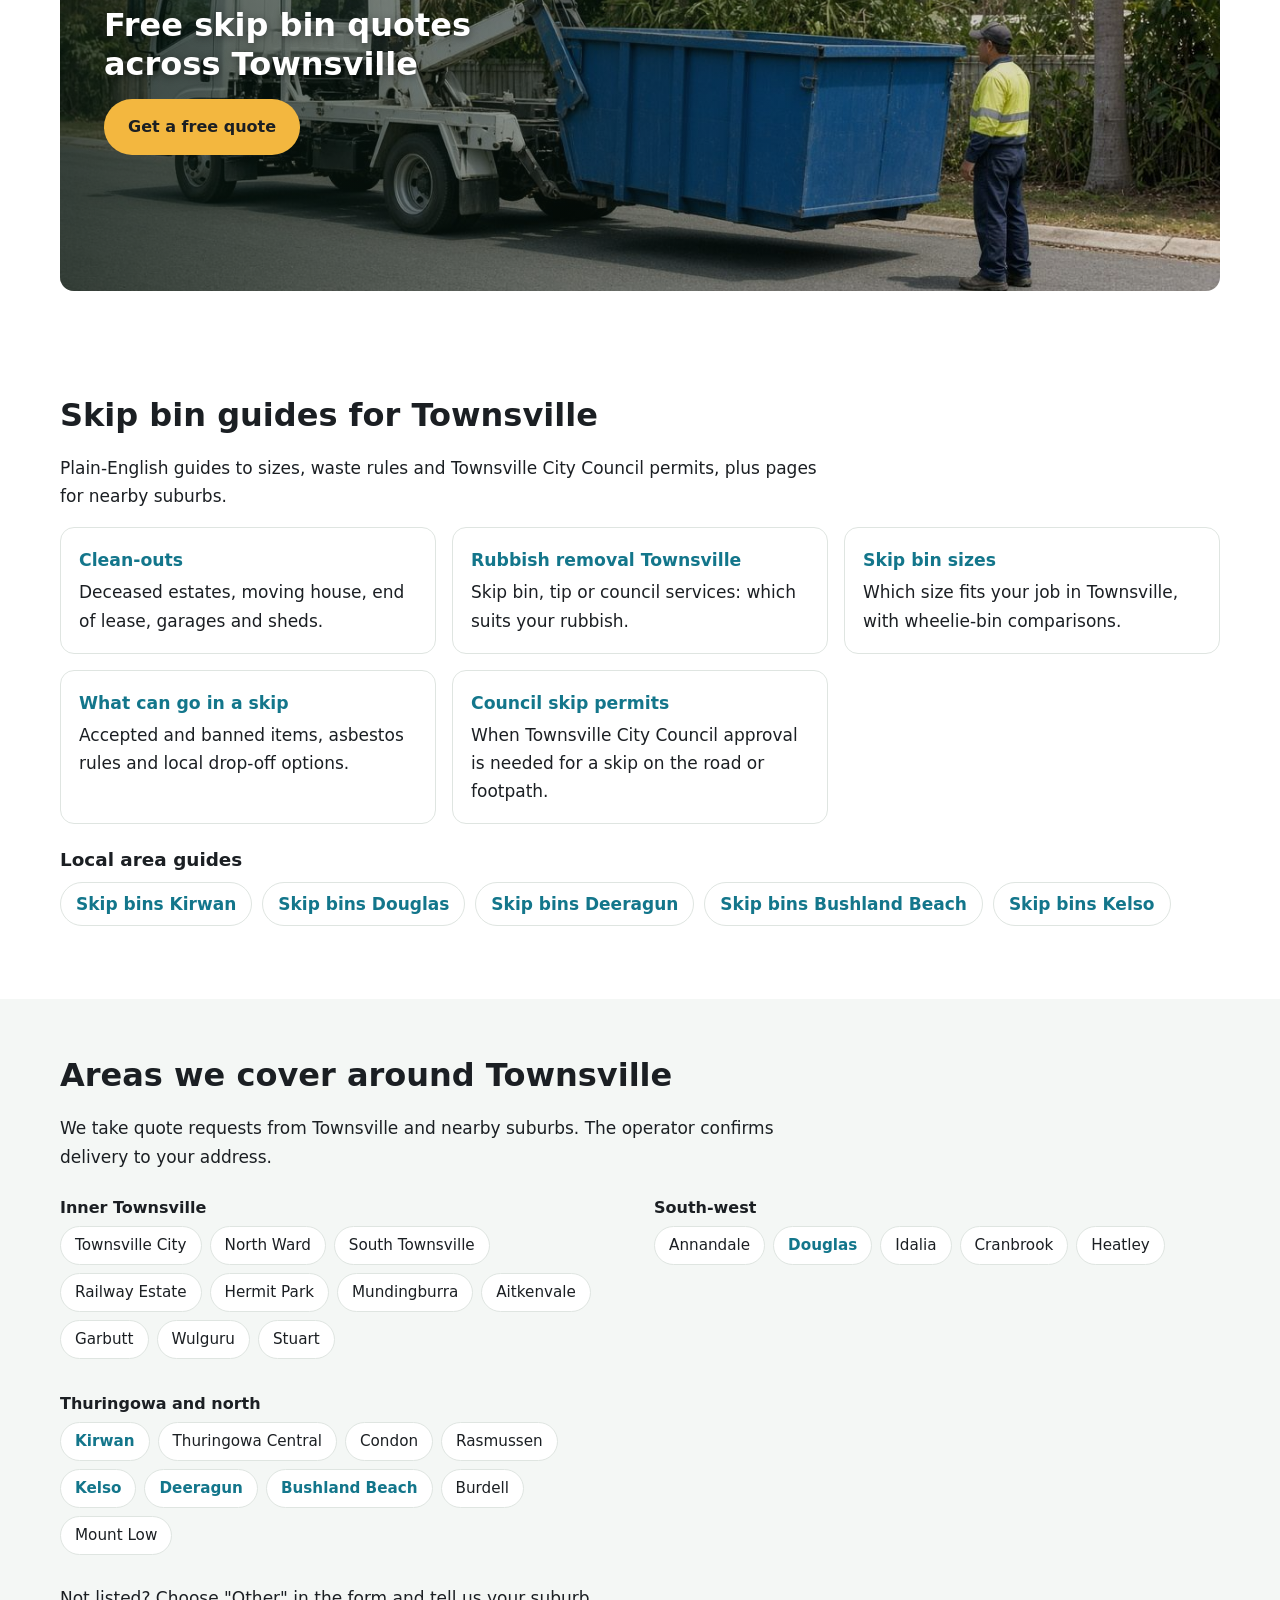
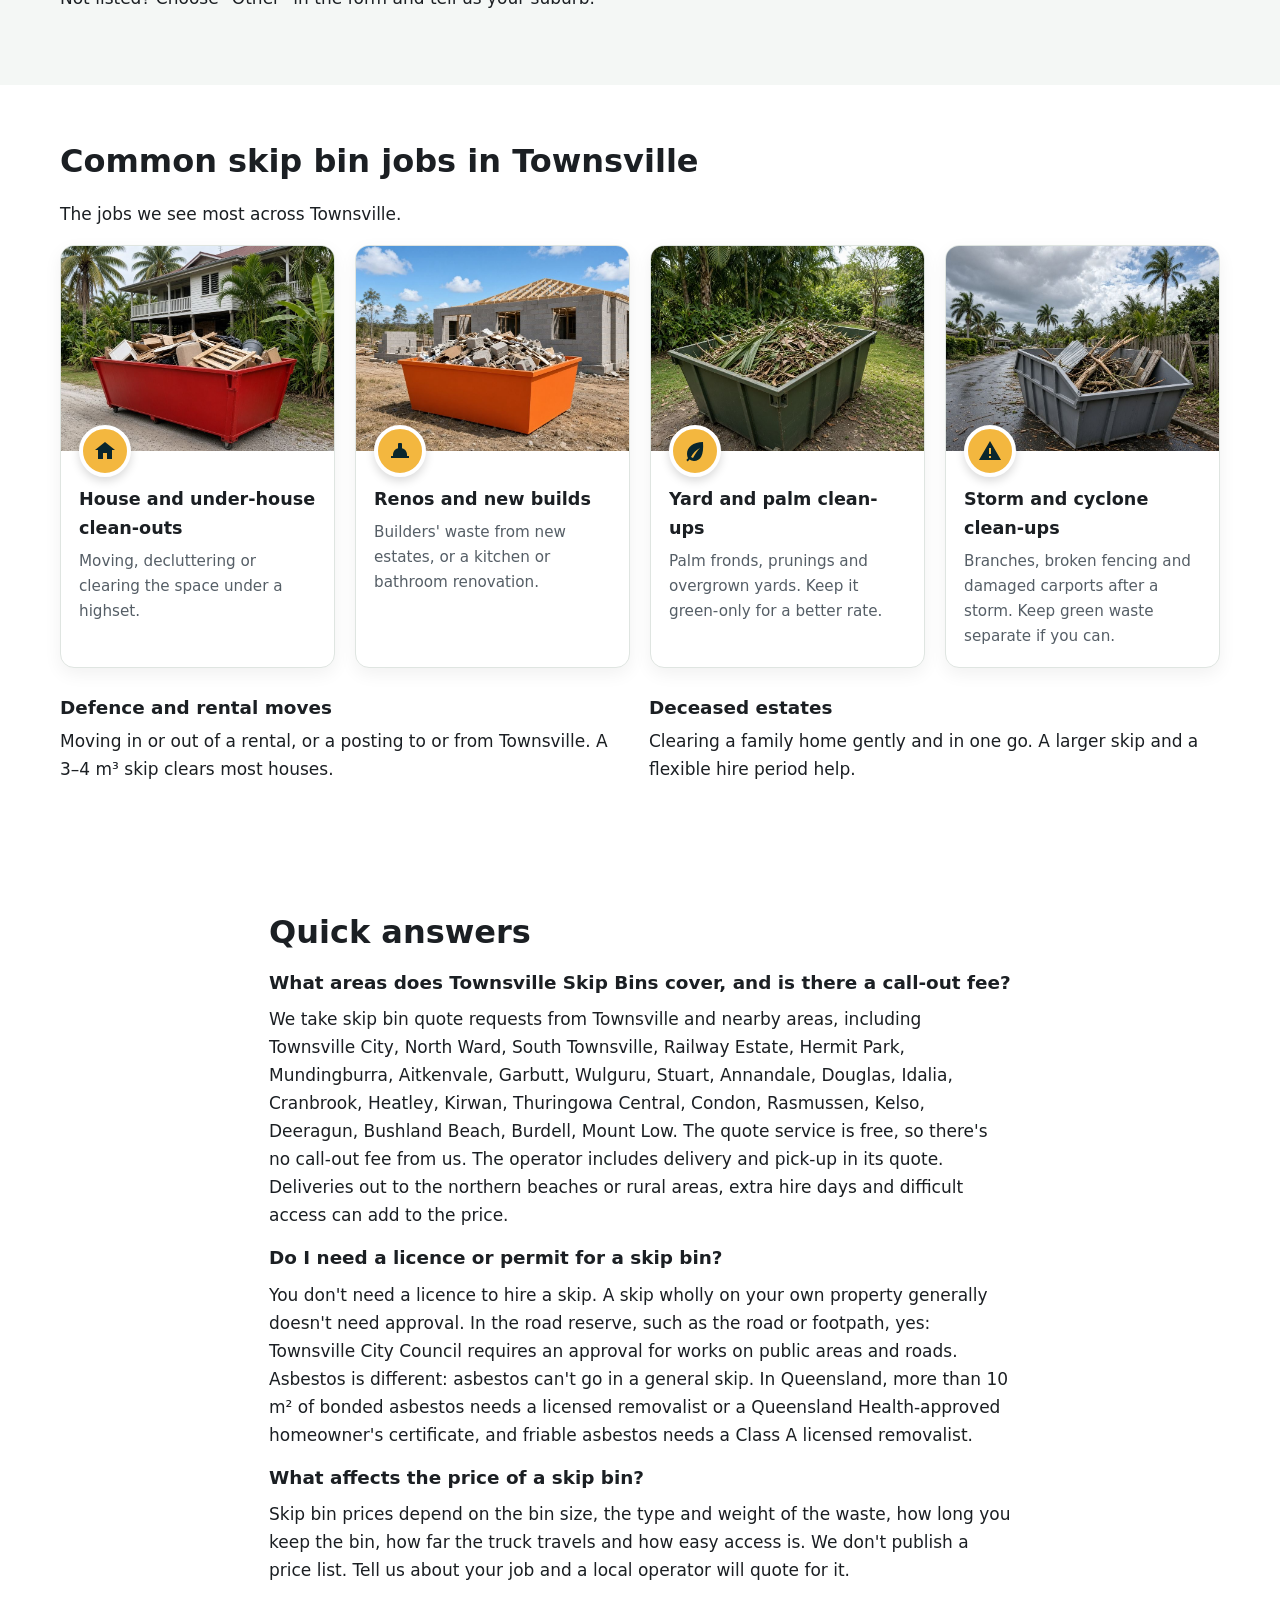
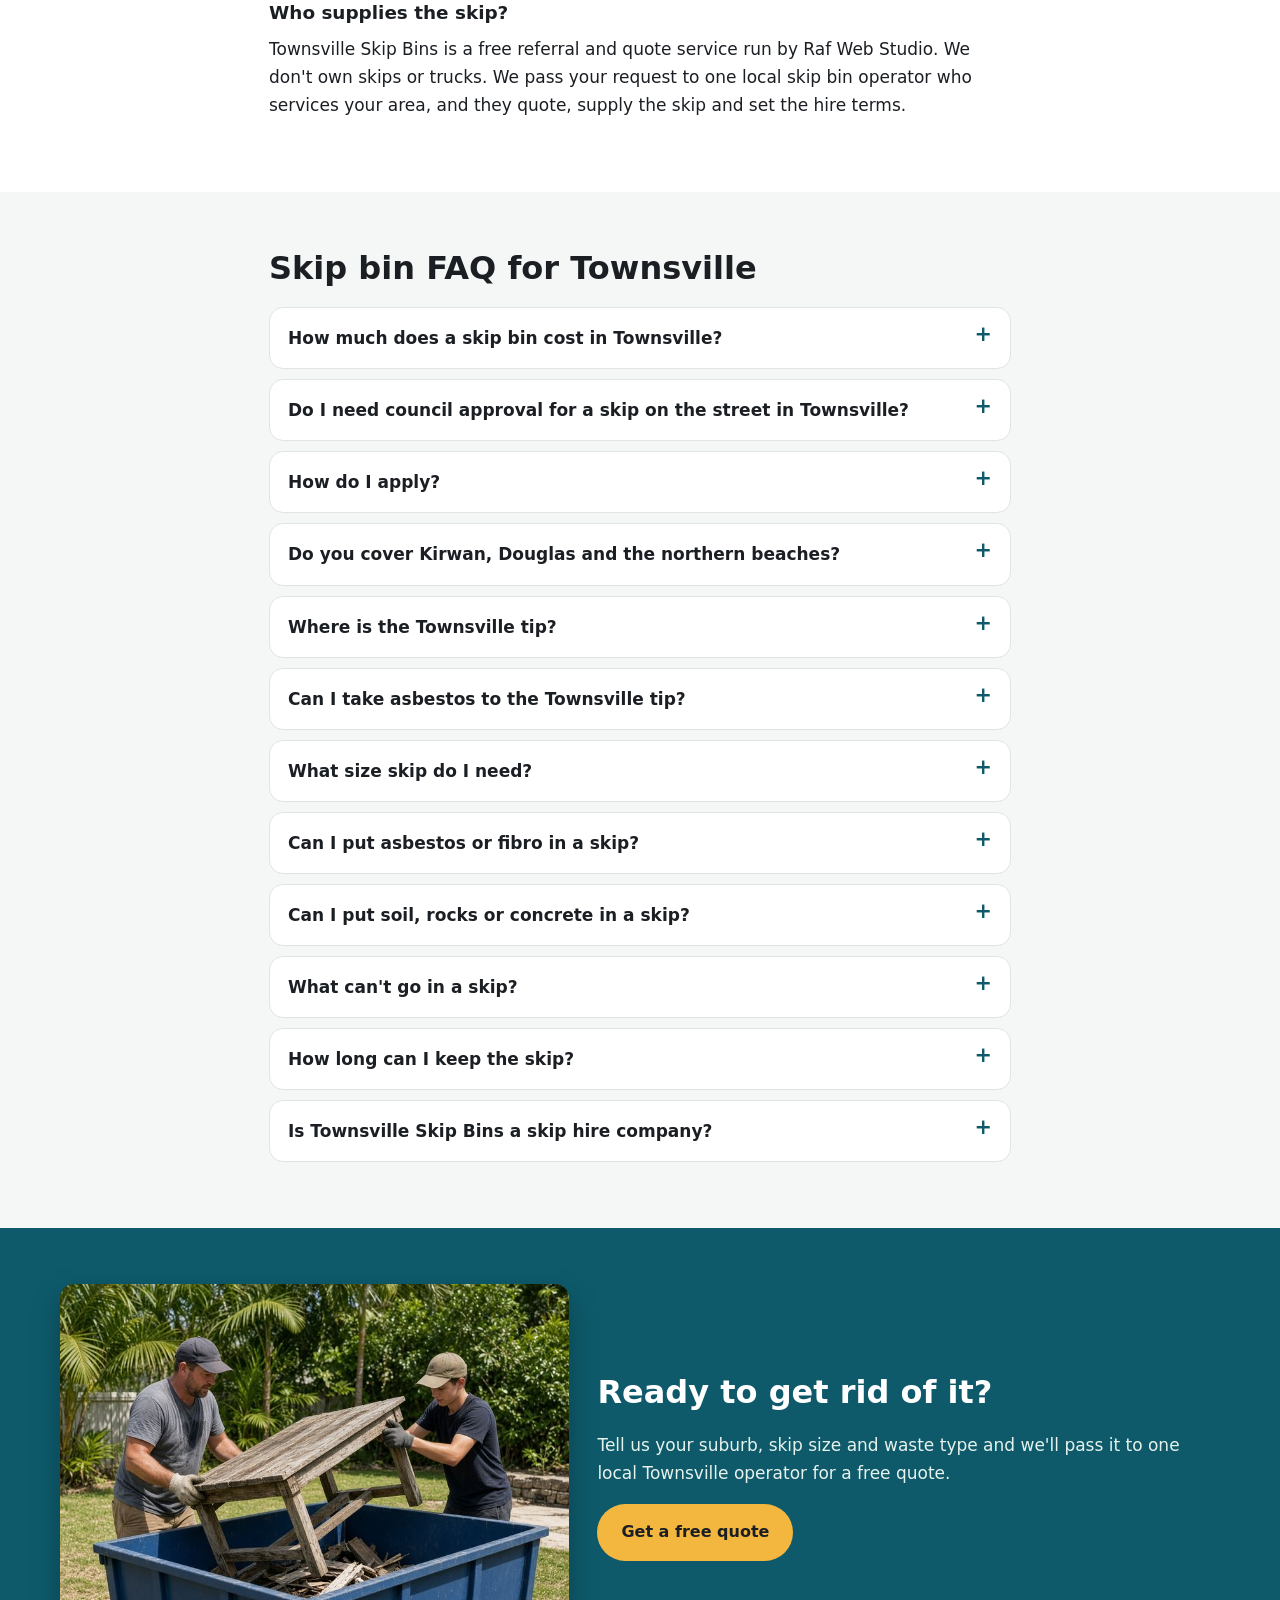
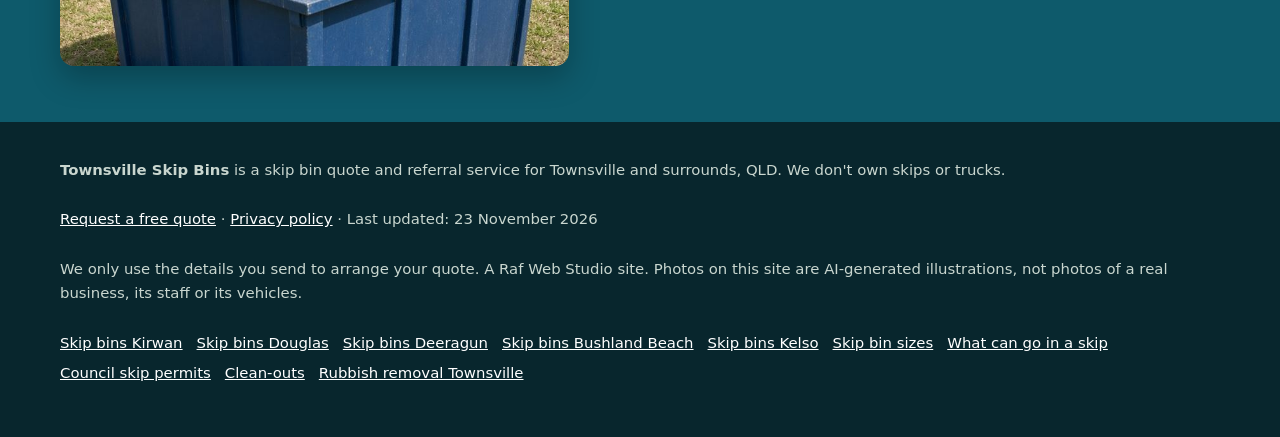
==== commit ef976ba5: "SEO batch 7: link homepage nav to real guide pages and refresh sitemap lastmod" ====
--- a/index.html
+++ b/index.html
@@ -39,7 +39,7 @@
  "name": "Skip Bins Townsville | Free Skip Bin Hire Quotes in Townsville QLD",
  "description": "Skip bins in Townsville, Kirwan, Douglas, Deeragun, Bushland Beach and Kelso. Tell us your suburb, size and waste type and get a free quote from one local skip bin operator.",
  "inLanguage": "en-AU",
- "dateModified": "2026-10-29",
+ "dateModified": "2026-11-23",
  "isPartOf": {
   "@id": "https://townsvilleskipbins.com/#website"
  },
@@ -175,7 +175,7 @@
 {
  "@context": "https://schema.org",
  "@type": "WebSite",
- "dateModified": "2026-10-29",
+ "dateModified": "2026-11-23",
  "@id": "https://townsvilleskipbins.com/#website",
  "name": "Townsville Skip Bins",
  "url": "https://townsvilleskipbins.com/",
@@ -468,7 +468,7 @@
       Townsville Skip Bins
     </a>
     <nav class="nav" aria-label="Main">
-      <a href="#guides">Guides</a>      <a href="#sizes">Sizes</a><a href="#waste">What goes in</a><a href="#pricing">Prices</a><a href="#council">Council rules</a><a href="#areas">Areas</a><a href="#jobs">Jobs</a><a href="#faq">FAQ</a>
+      <a href="#guides">Guides</a>      <a href="/skip-bin-sizes/">Sizes</a><a href="/what-can-go-in-a-skip/">What goes in</a><a href="#pricing">Prices</a><a href="/skip-bin-council-permit/">Council rules</a><a href="#areas">Areas</a><a href="#jobs">Jobs</a><a href="#faq">FAQ</a>
     </nav>
     <a class="btn btn-call header-call" href="#quote">Get a free quote</a>
   </div>
@@ -486,8 +486,8 @@
       <p class="h3-tag">Skip bin hire in Townsville: tell us the job and get one free quote from a local operator.</p>
       <p class="h3-cta"><a class="btn btn-call btn-xl" href="#quote">Get a free quote</a></p><!--/h3:hero-->      <p class="summary">In short: Townsville Skip Bins is a free quote service, not a skip hire company. Tell us your suburb and job, and we pass it to one local skip bin operator, who quotes you directly.</p>
       <p class="lead">Cleaning up after the wet season in Kirwan, renovating a highset in Hermit Park or clearing out a rental in Douglas? Tell us your suburb, skip size and waste type, and we'll pass it to one local skip bin operator for a free, no-obligation quote.</p>
-      <div class="ctas"><a class="btn btn-ghost" href="#sizes">Skip size guide</a><a class="btn btn-ghost" href="#council">Council rules</a></div>
-      <p class="updated">Last updated: 29 October 2026</p>
+      <div class="ctas"><a class="btn btn-ghost" href="/skip-bin-sizes/">Skip size guide</a><a class="btn btn-ghost" href="/skip-bin-council-permit/">Council rules</a></div>
+      <p class="updated">Last updated: 23 November 2026</p>
     </div>
     <div class="hero-form-card" id="quote">
       <h2 id="quote-h">Get a free skip bin quote in Townsville</h2>
@@ -495,7 +495,8 @@
         <input type="hidden" name="_subject" value="New quote request – townsvilleskipbins.com">
         <input type="hidden" name="_captcha" value="true">
         <input type="hidden" name="_template" value="table">
-        <input type="hidden" name="_next" value="https://townsvilleskipbins.com/thanks.html">
+        <input type="hidden" name="_next" value="https://townsvilleskipbins.com/thanks.html?lead=1">
+        <input type="hidden" name="_autoresponse" value="Thanks for your skip bin request. We&#x27;ve received it and are passing it to a local operator, who&#x27;ll be in touch shortly with availability and a price.">
         <input type="text" name="_honey" style="display:none" tabindex="-1" autocomplete="off" aria-hidden="true">
         <input type="hidden" name="source" value="townsvilleskipbins.com">
         <fieldset class="step step-1">
@@ -612,7 +613,7 @@
 <section id="council" aria-labelledby="council-h">
   <div class="wrap intro">
     <h2 id="council-h">Putting a skip on the street: Townsville City Council rules</h2>
-    <p class="updated-dark">Last updated: 29 October 2026</p>
+    <p class="updated-dark">Last updated: 23 November 2026</p>
     <h3>On your own property</h3>
     <p>Your own driveway, yard or a firm patch of ground is the easiest place for a skip. Council's approval is for skips in the road reserve, such as the road or footpath, so a bin wholly on your property generally doesn't need it. In the wet season, lawns get soft, so a driveway or hardstand is safer for the truck.</p>
     <h3>On the road, footpath or nature strip</h3>
@@ -667,19 +668,19 @@
     <h2 id="jobs-h">Common skip bin jobs in Townsville</h2>
     <p class="intro">The jobs we see most across Townsville.</p>
     <div class="photo-cards">
-      <a class="photo-card" href="#sizes">
+      <a class="photo-card" href="/skip-bin-sizes/">
         <span class="pc-img"><img src="img/card-home.jpg" width="900" height="675" loading="lazy" decoding="async" alt="Red skip bin outside a highset house during a clean-out"></span>
         <span class="pc-body"><span class="pc-icon"><svg viewBox="0 0 24 24" aria-hidden="true"><path fill="currentColor" d="M12 3 2 11h3v9h5v-6h4v6h5v-9h3z"/></svg></span><strong class="pc-title">House and under-house clean-outs</strong><span class="pc-text">Moving, decluttering or clearing the space under a highset.</span></span>
       </a>
-      <a class="photo-card" href="#sizes">
+      <a class="photo-card" href="/skip-bin-sizes/">
         <span class="pc-img"><img src="img/card-build.jpg" width="900" height="675" loading="lazy" decoding="async" alt="Orange skip bin with broken besser blocks on a building site"></span>
         <span class="pc-body"><span class="pc-icon"><svg viewBox="0 0 24 24" aria-hidden="true"><path fill="currentColor" d="M11 4h2a1 1 0 0 1 1 1v4.2A7 7 0 0 1 19 15v2h2v2H3v-2h2v-2a7 7 0 0 1 5-5.8V5a1 1 0 0 1 1-1z"/></svg></span><strong class="pc-title">Renos and new builds</strong><span class="pc-text">Builders' waste from new estates, or a kitchen or bathroom renovation.</span></span>
       </a>
-      <a class="photo-card" href="#waste">
+      <a class="photo-card" href="/what-can-go-in-a-skip/">
         <span class="pc-img"><img src="img/card-green.jpg" width="900" height="675" loading="lazy" decoding="async" alt="Green skip bin filled with palm fronds"></span>
         <span class="pc-body"><span class="pc-icon"><svg viewBox="0 0 24 24" aria-hidden="true"><path fill="currentColor" d="M20 3C10 3 4 8 4 15c0 1.6.4 3 1 4.2L3.3 21l1.4 1.4 1.8-1.8C7.8 21.5 9.3 22 11 22c6.6 0 10-6 9-19zM8 18c2-4 5-7 9-9-3 3-5 6-7 10z"/></svg></span><strong class="pc-title">Yard and palm clean-ups</strong><span class="pc-text">Palm fronds, prunings and overgrown yards. Keep it green-only for a better rate.</span></span>
       </a>
-      <a class="photo-card" href="#waste">
+      <a class="photo-card" href="/what-can-go-in-a-skip/">
         <span class="pc-img"><img src="img/card-storm.jpg" width="900" height="675" loading="lazy" decoding="async" alt="Grey skip bin with storm debris and a damaged carport sheet"></span>
         <span class="pc-body"><span class="pc-icon"><svg viewBox="0 0 24 24" aria-hidden="true"><path fill="currentColor" d="M12 2 1 21h22zm-1 7h2v6h-2zm0 8h2v2h-2z"/></svg></span><strong class="pc-title">Storm and cyclone clean-ups</strong><span class="pc-text">Branches, broken fencing and damaged carports after a storm. Keep green waste separate if you can.</span></span>
       </a>
@@ -735,7 +736,7 @@
 <footer class="site-footer">
   <div class="wrap">
     <p><strong>Townsville Skip Bins</strong> is a skip bin quote and referral service for Townsville and surrounds, QLD. We don't own skips or trucks.</p>
-    <p><a href="#quote">Request a free quote</a> · <a href="privacy.html">Privacy policy</a> · Last updated: 29 October 2026</p>
+    <p><a href="#quote">Request a free quote</a> · <a href="privacy.html">Privacy policy</a> · Last updated: 23 November 2026</p>
     <p>We only use the details you send to arrange your quote. A Raf Web Studio site. Photos on this site are AI-generated illustrations, not photos of a real business, its staff or its vehicles.</p>
     <p class="footer-links"><a href="/skip-bins-kirwan/">Skip bins Kirwan</a> <a href="/skip-bins-douglas/">Skip bins Douglas</a> <a href="/skip-bins-deeragun/">Skip bins Deeragun</a> <a href="/skip-bins-bushland-beach/">Skip bins Bushland Beach</a> <a href="/skip-bins-kelso/">Skip bins Kelso</a> <a href="/skip-bin-sizes/">Skip bin sizes</a> <a href="/what-can-go-in-a-skip/">What can go in a skip</a> <a href="/skip-bin-council-permit/">Council skip permits</a> <a href="/clean-outs/">Clean-outs</a> <a href="/rubbish-removal-townsville/">Rubbish removal Townsville</a></p>
   </div>
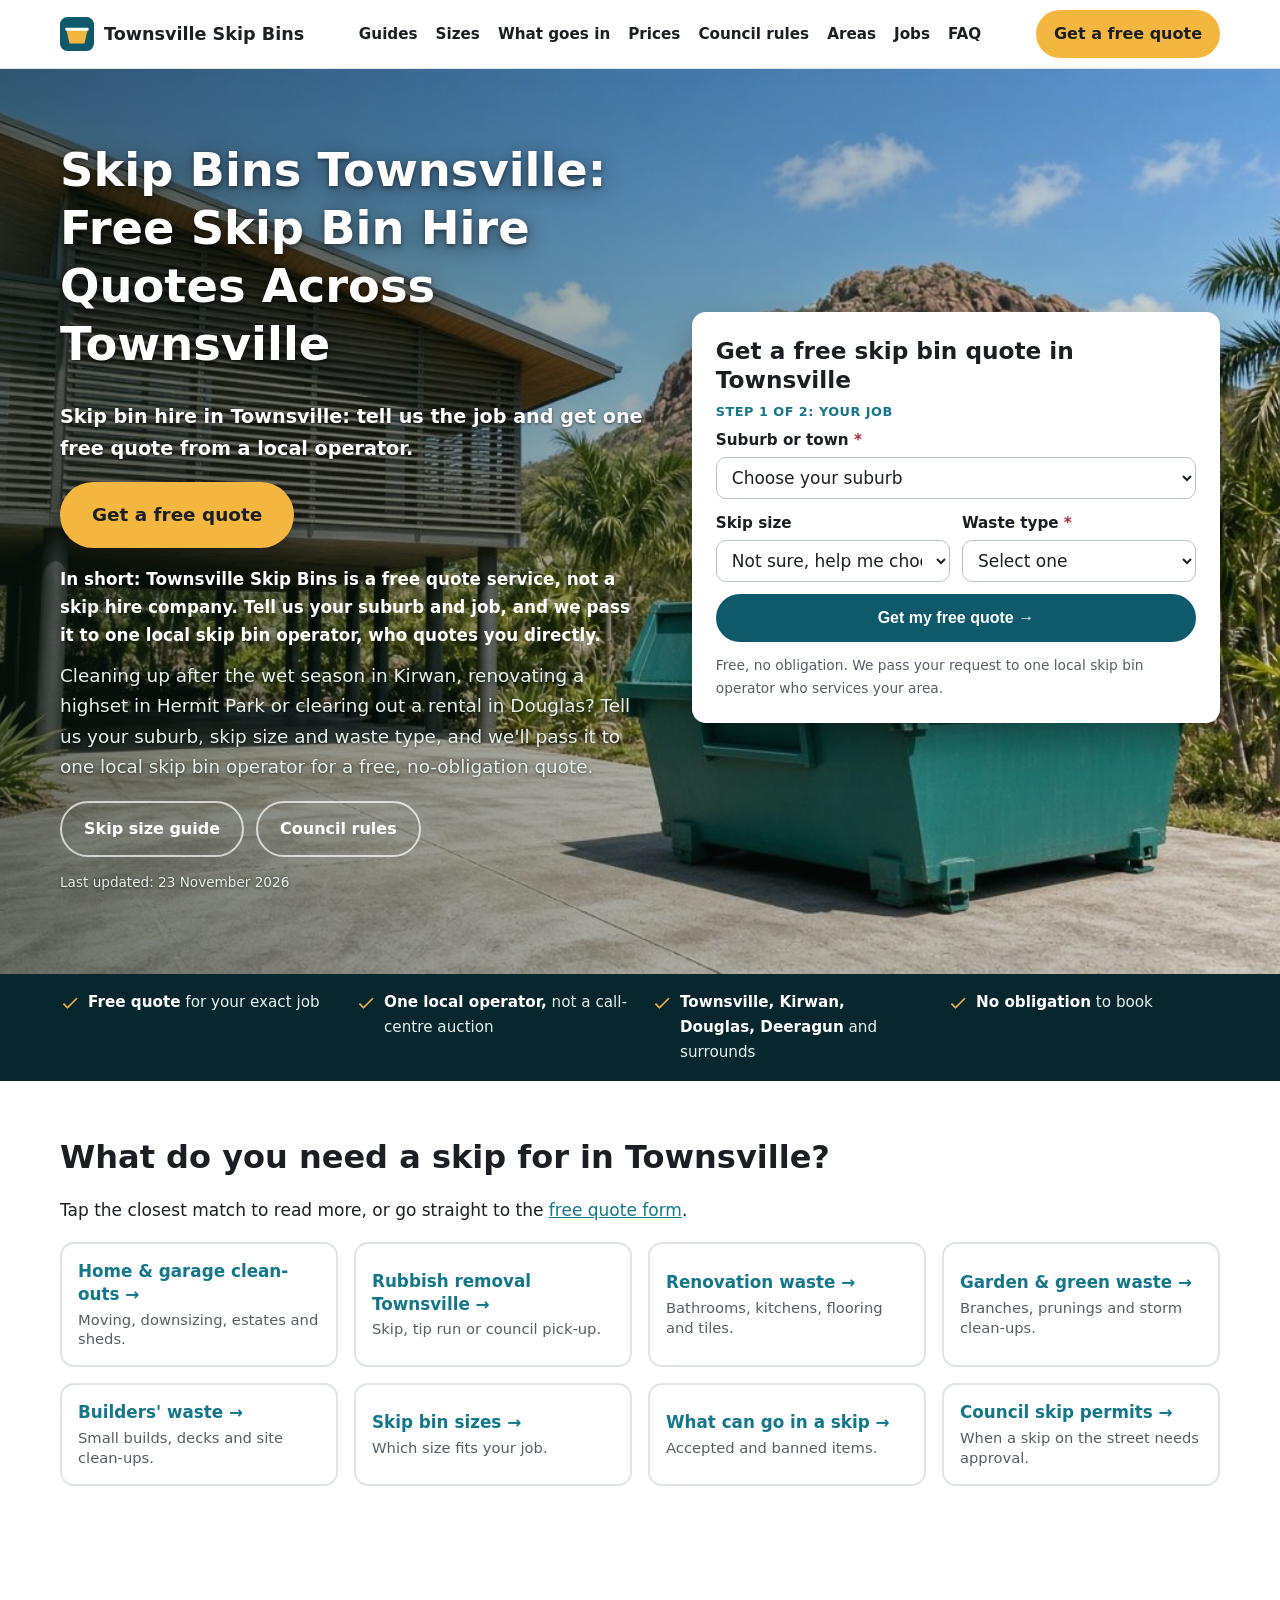
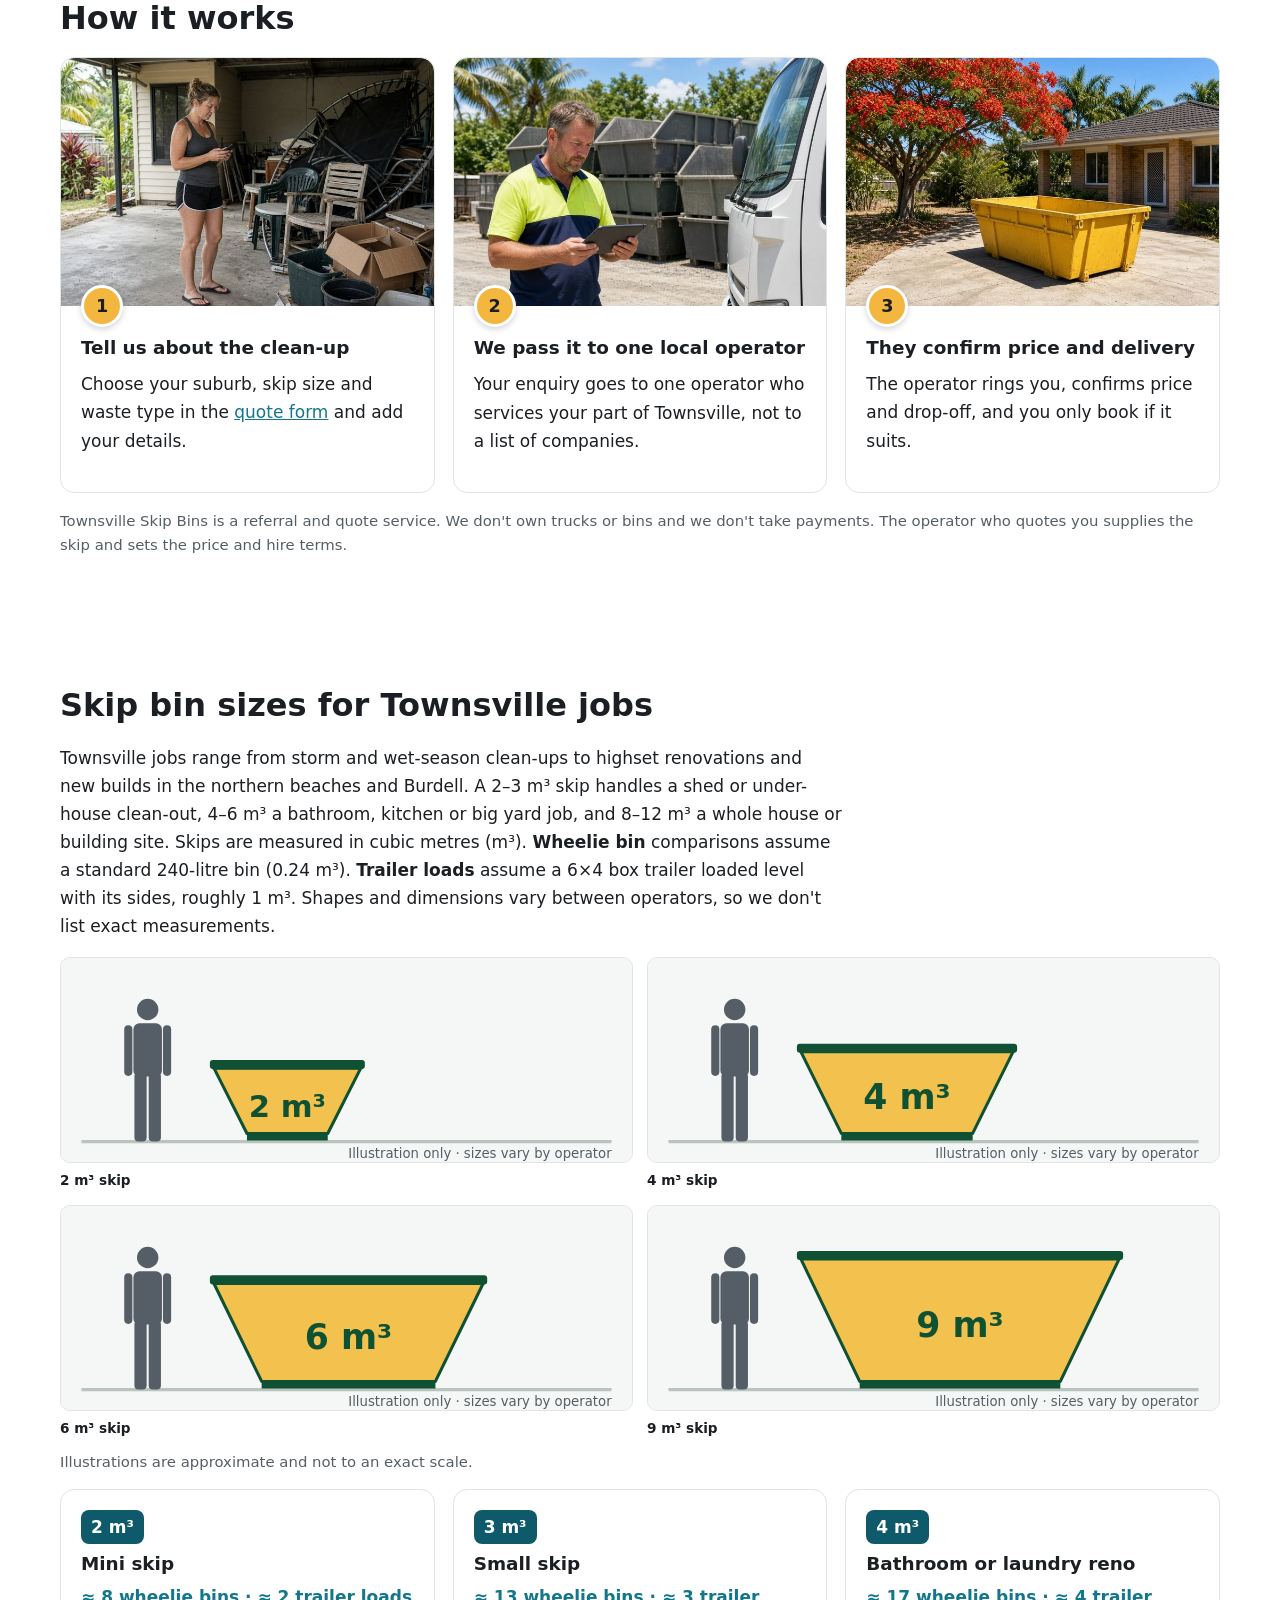
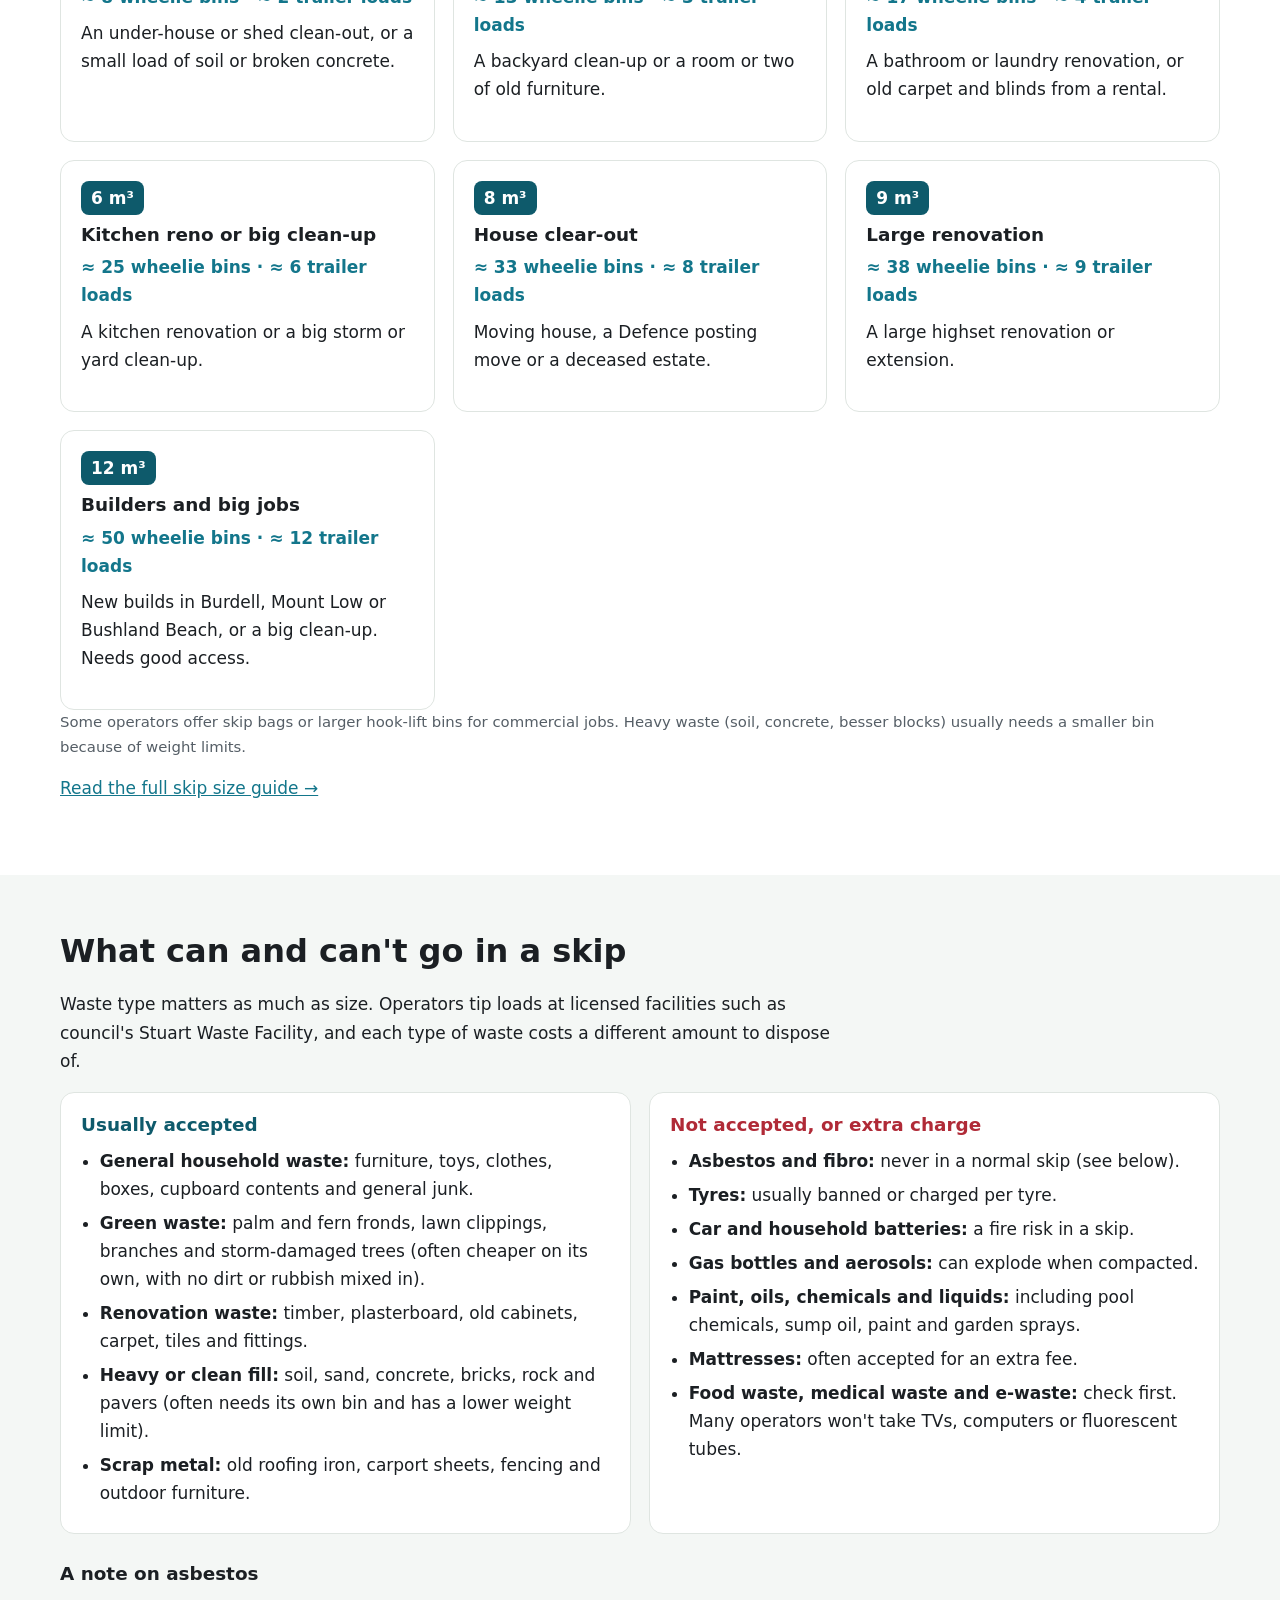
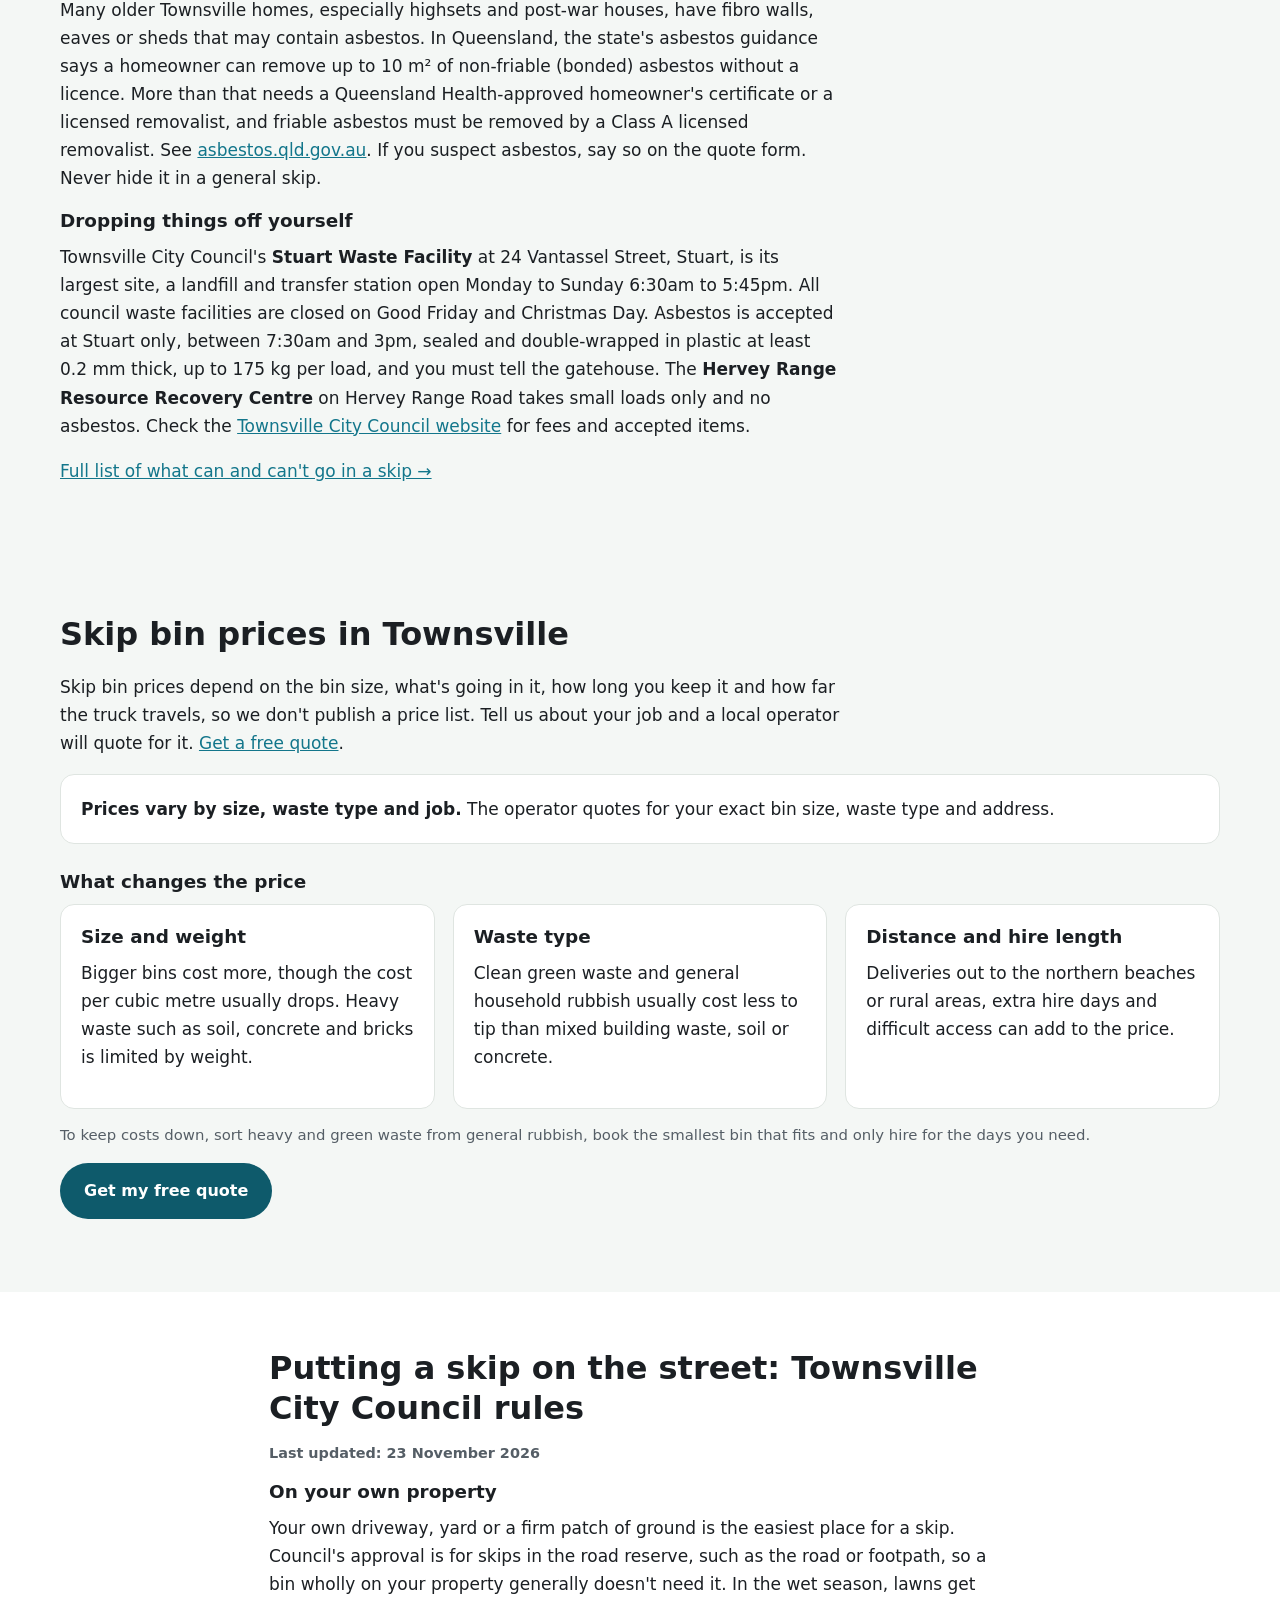
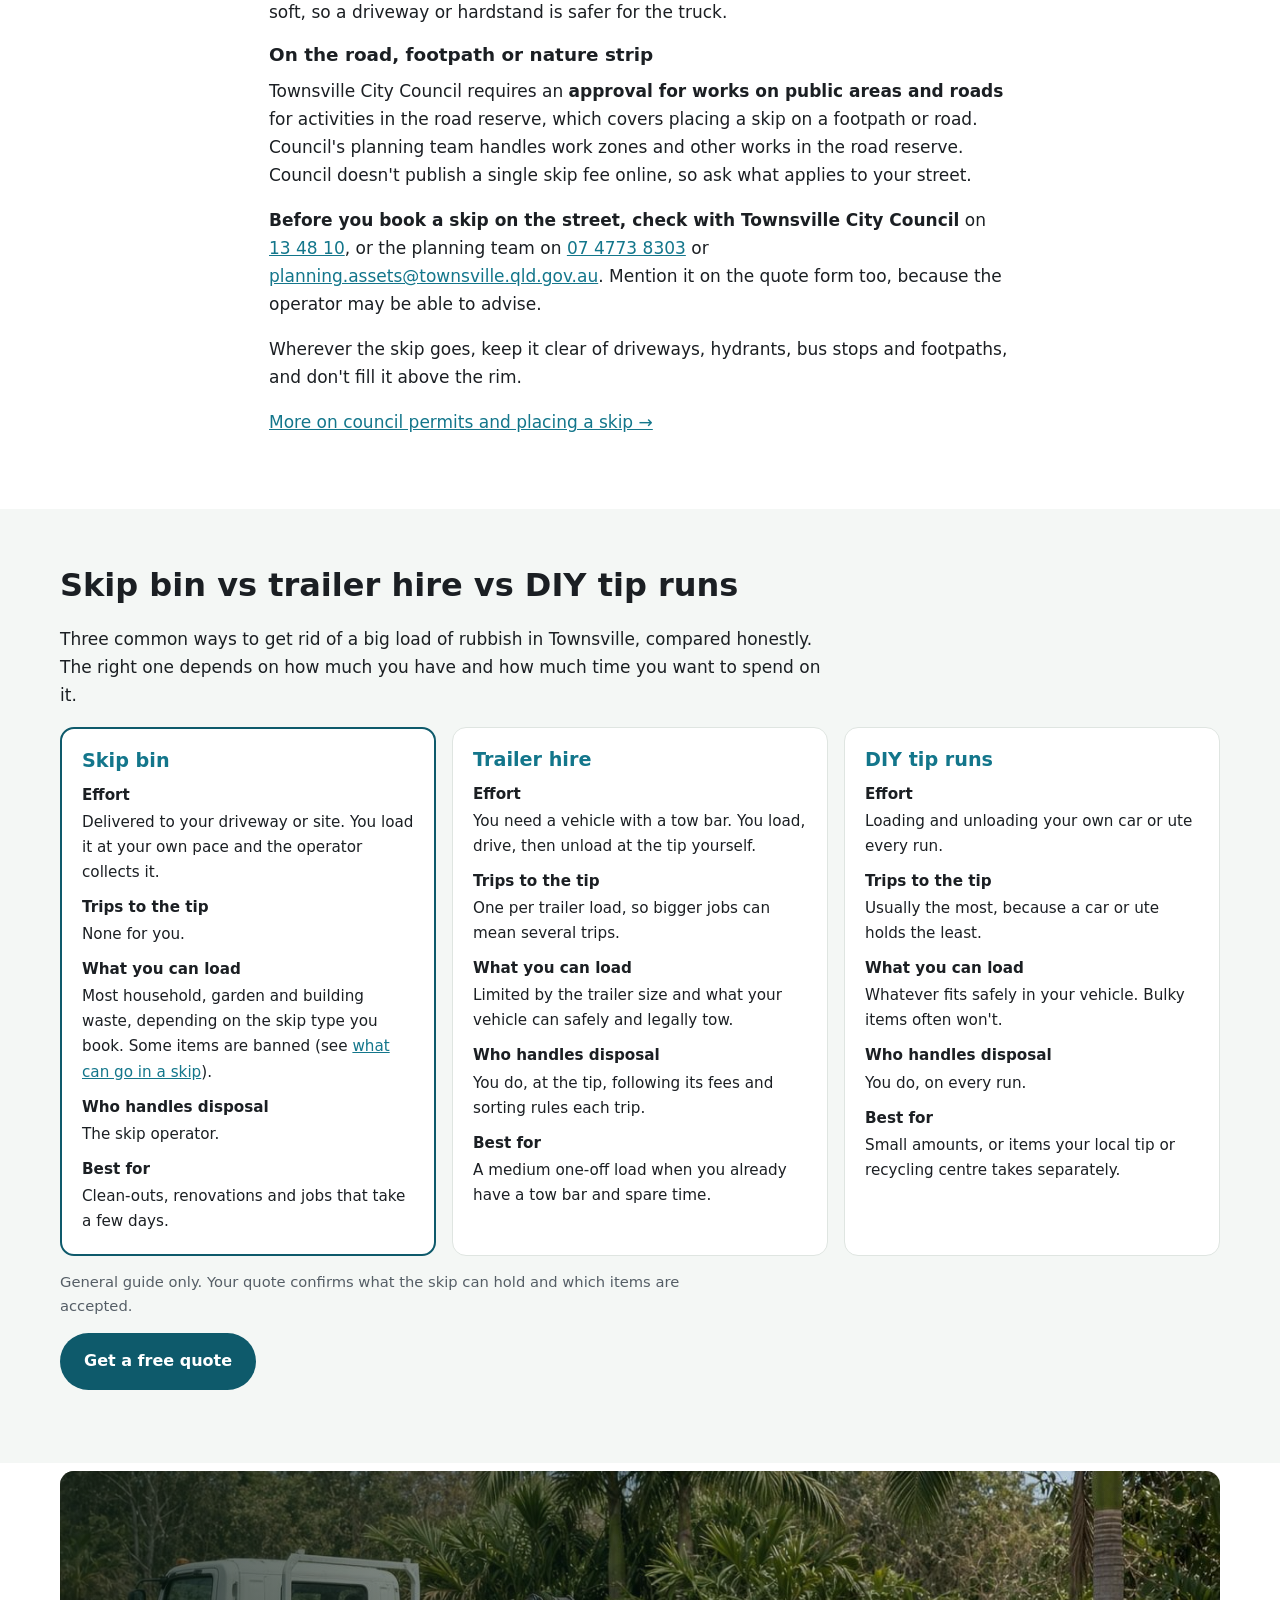
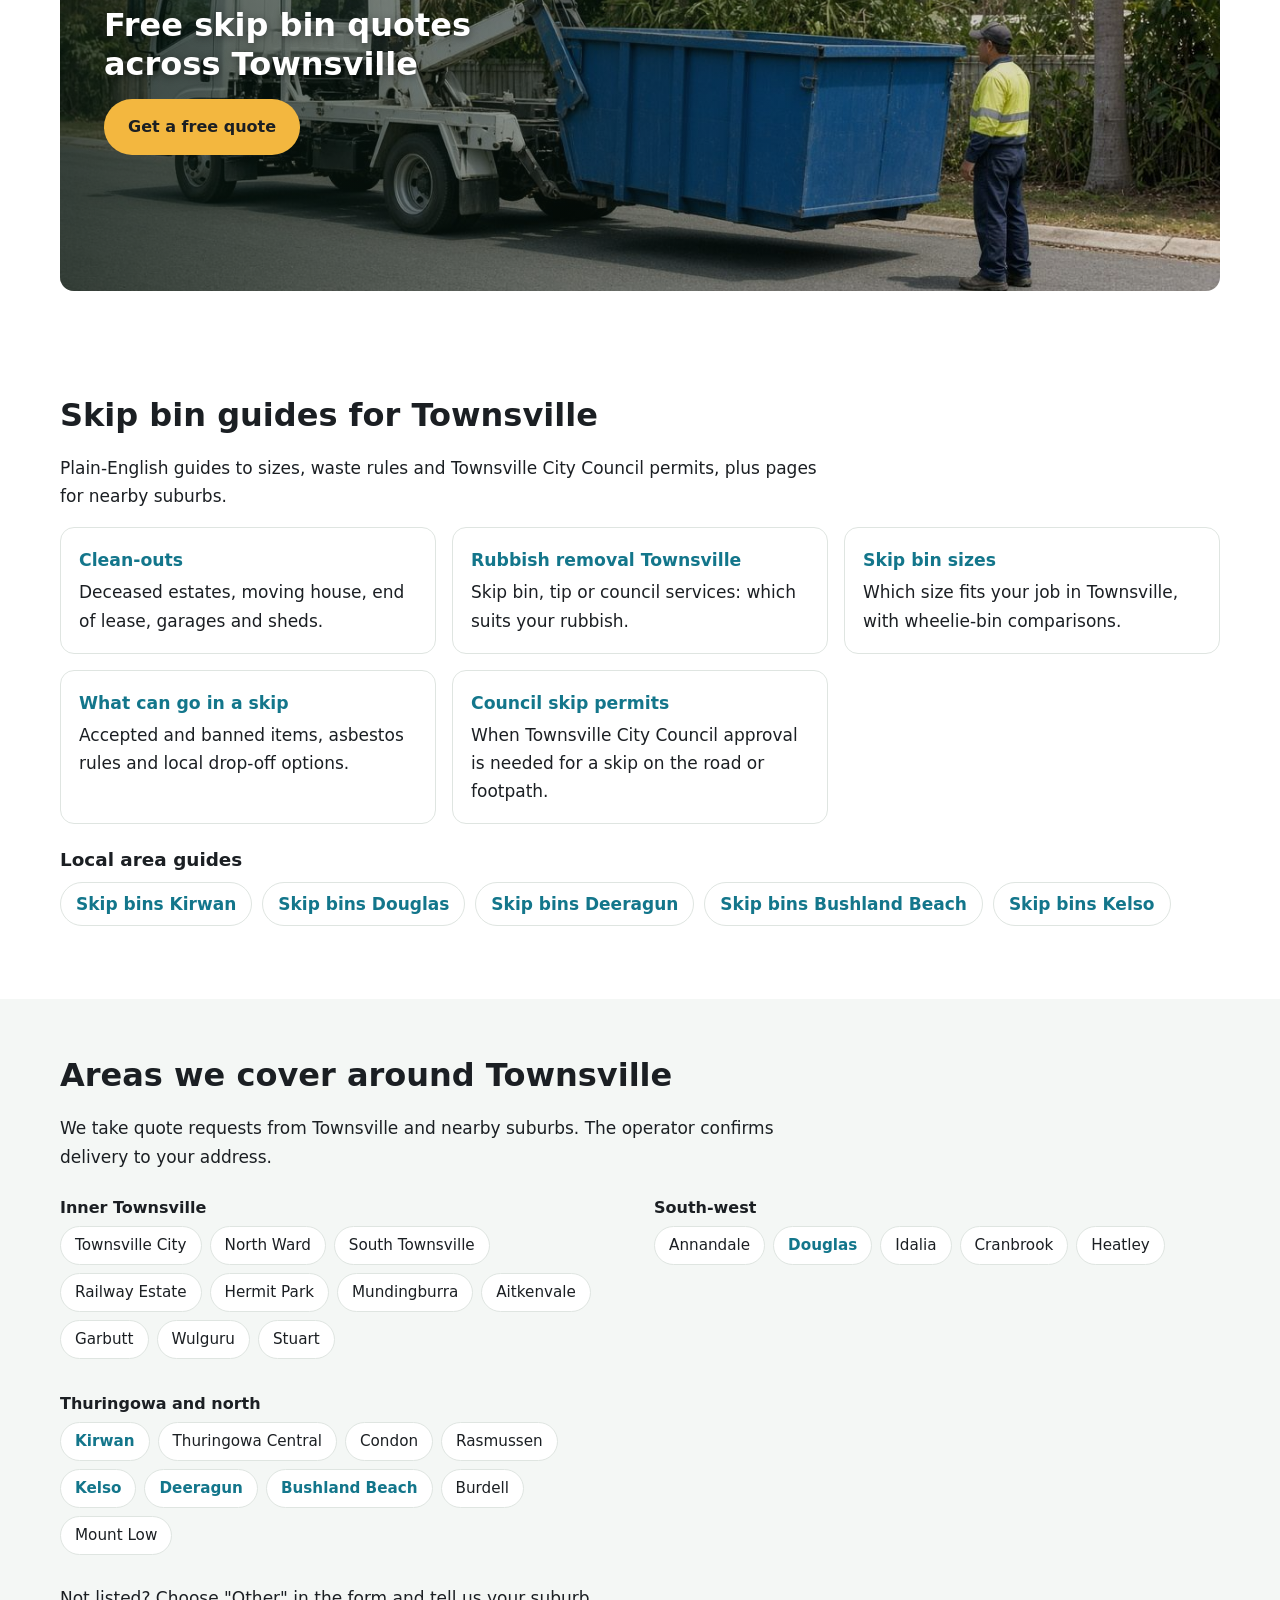
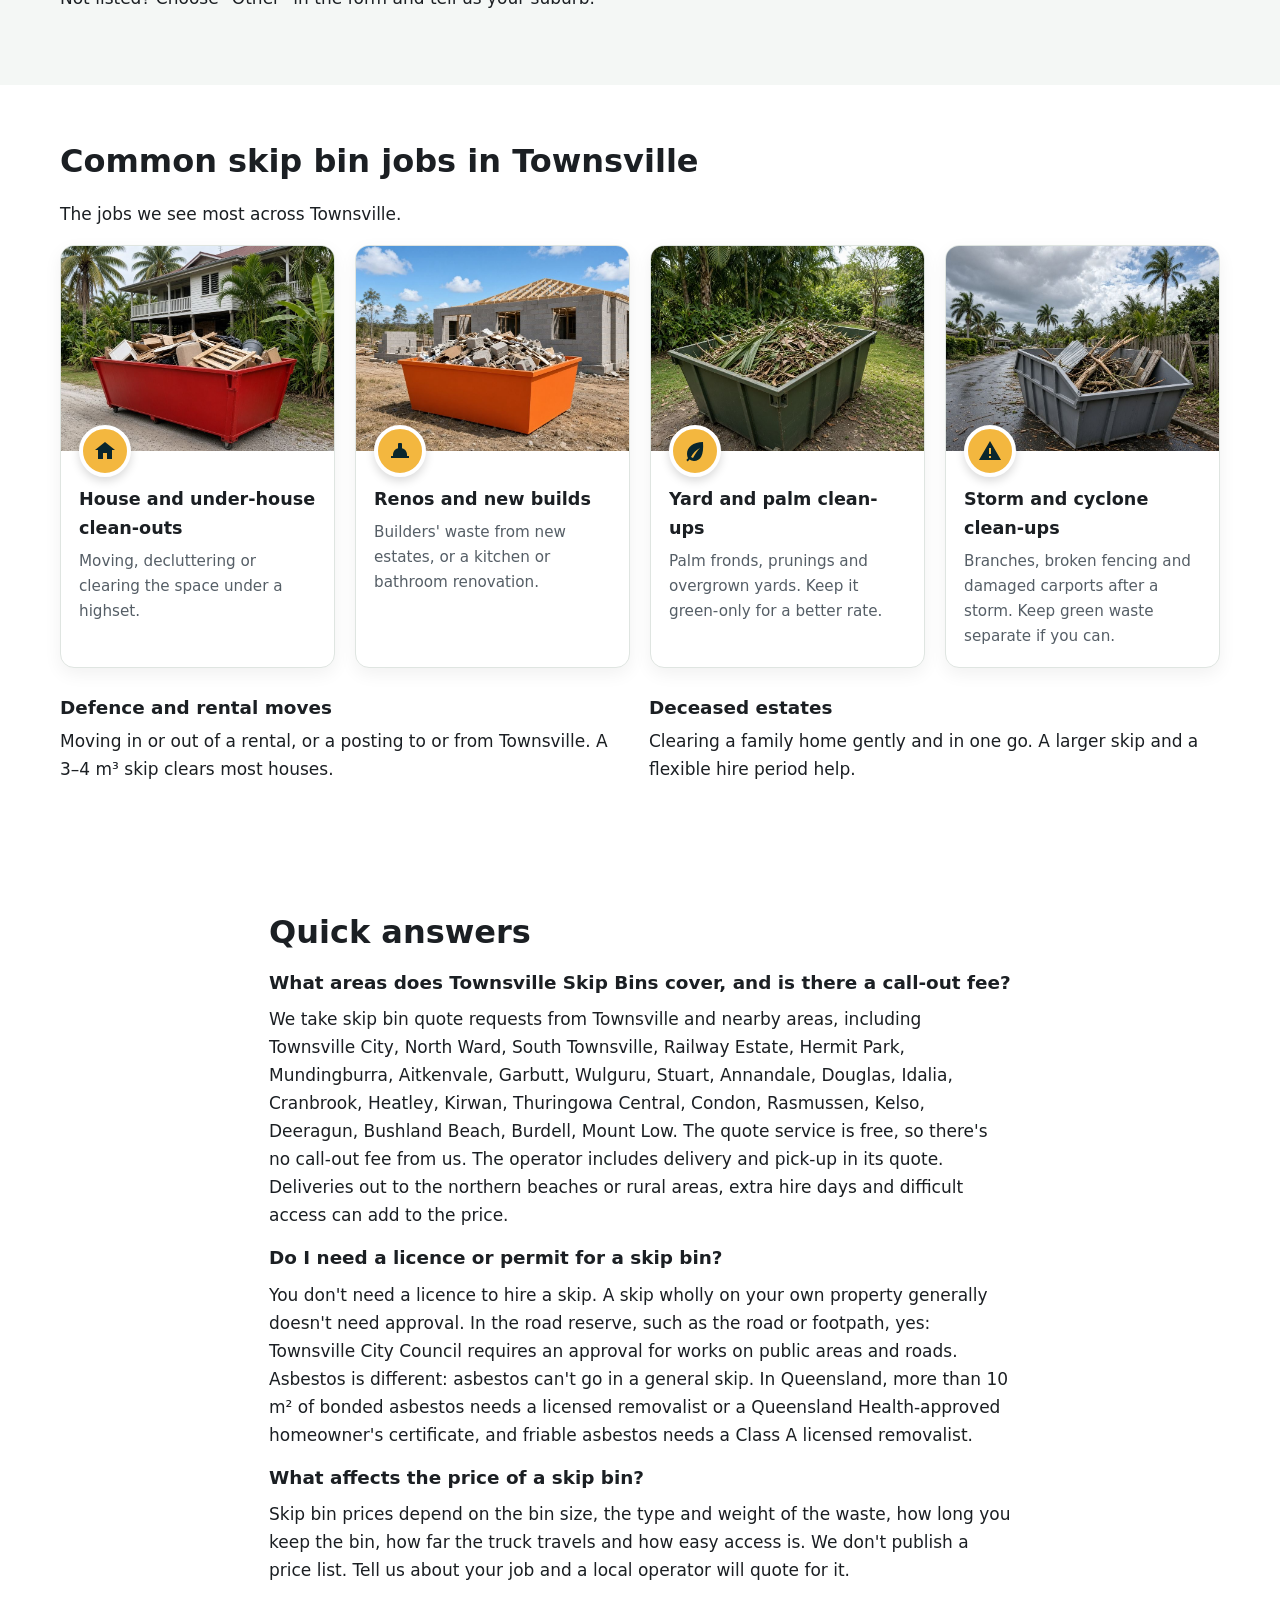
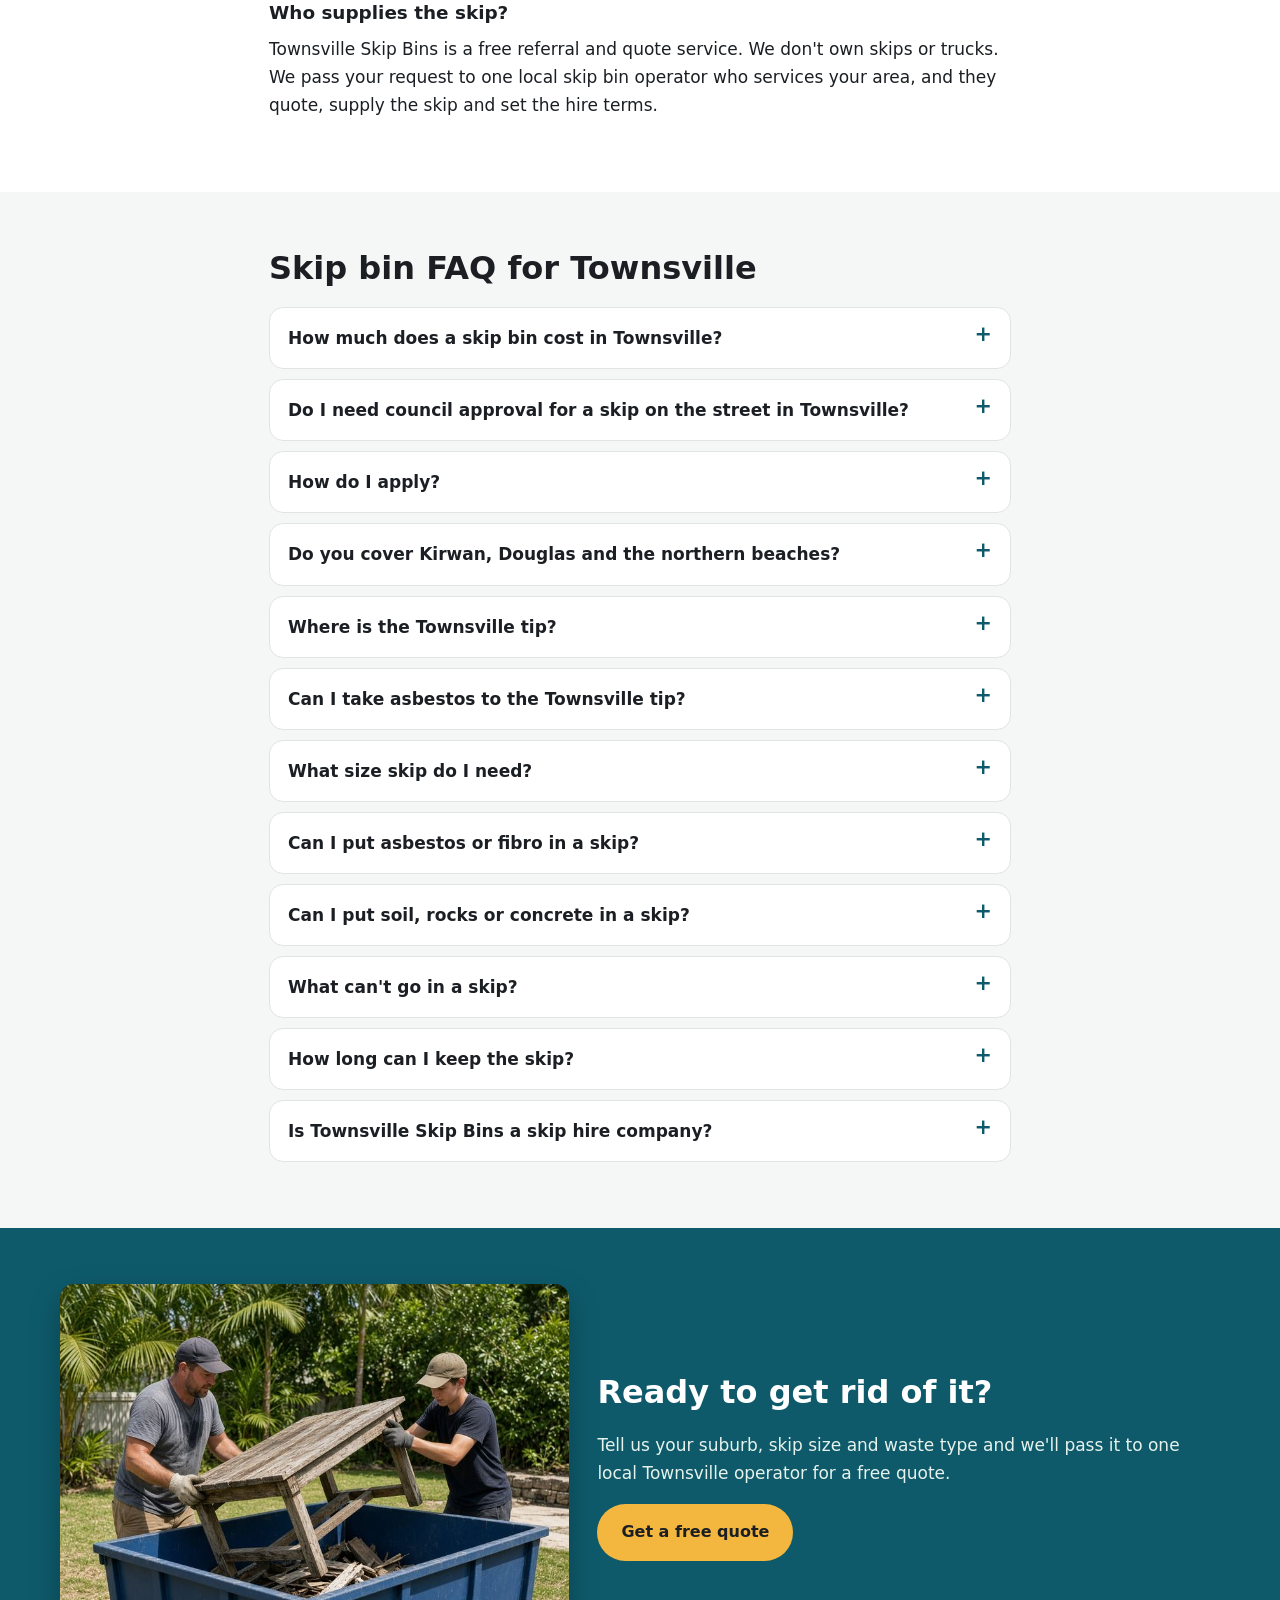
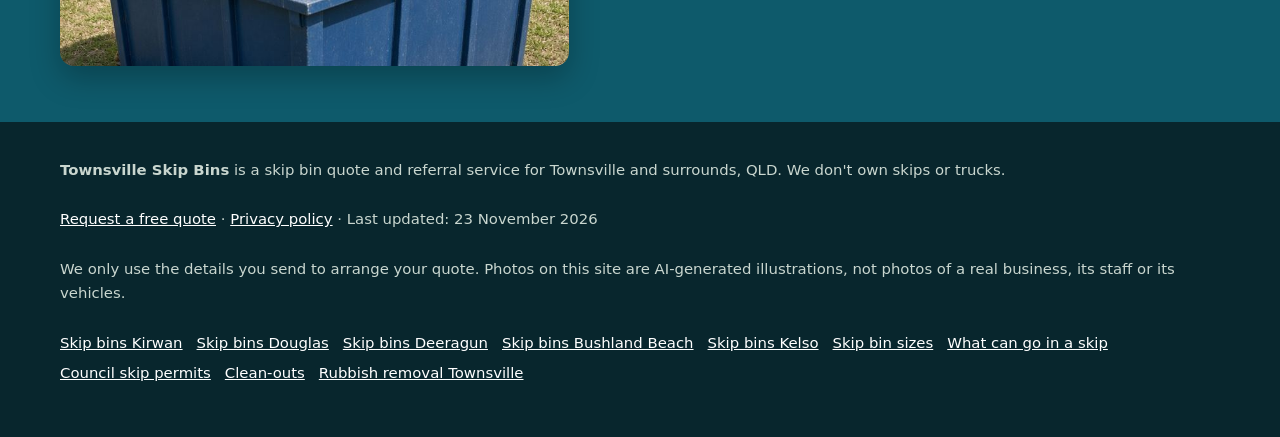
==== commit 2580aaa2: "Remove visible Raf Web Studio branding, parentOrganization schema and privacy contact email" ====
--- a/index.html
+++ b/index.html
@@ -55,7 +55,7 @@
  "@id": "https://townsvilleskipbins.com/#business",
  "name": "Townsville Skip Bins",
  "url": "https://townsvilleskipbins.com/",
- "description": "Skip bins in Townsville, Kirwan, Douglas, Deeragun, Bushland Beach and Kelso. Tell us your suburb, size and waste type and get a free quote from one local skip bin operator. A free referral and quote service run by Raf Web Studio. It doesn't own skips or trucks; one local operator quotes and supplies the skip.",
+ "description": "Skip bins in Townsville, Kirwan, Douglas, Deeragun, Bushland Beach and Kelso. Tell us your suburb, size and waste type and get a free quote from one local skip bin operator. A free referral and quote service. It doesn't own skips or trucks; one local operator quotes and supplies the skip.",
  "image": "https://townsvilleskipbins.com/img/hero.jpg",
  "areaServed": [
   {
@@ -164,11 +164,7 @@
   "Skip bin sizes",
   "Council skip bin permits",
   "Waste disposal"
- ],
- "parentOrganization": {
-  "@type": "Organization",
-  "name": "Raf Web Studio"
- }
+ ]
 }
 </script>
 <script type="application/ld+json">
@@ -396,7 +392,7 @@
    "name": "Is Townsville Skip Bins a skip hire company?",
    "acceptedAnswer": {
     "@type": "Answer",
-    "text": "No. It's a free referral and quote service run by Raf Web Studio. One local operator quotes you and supplies the skip."
+    "text": "No. It's a free referral and quote service. One local operator quotes you and supplies the skip."
    }
   },
   {
@@ -428,7 +424,7 @@
    "name": "Who supplies the skip?",
    "acceptedAnswer": {
     "@type": "Answer",
-    "text": "Townsville Skip Bins is a free referral and quote service run by Raf Web Studio. We don't own skips or trucks. We pass your request to one local skip bin operator who services your area, and they quote, supply the skip and set the hire terms."
+    "text": "Townsville Skip Bins is a free referral and quote service. We don't own skips or trucks. We pass your request to one local skip bin operator who services your area, and they quote, supply the skip and set the hire terms."
    }
   }
  ]
@@ -546,7 +542,7 @@
       <li class="card step-card"><span class="step-img"><img src="img/step2.jpg" width="700" height="467" loading="lazy" decoding="async" alt="Man in a hi-vis polo checking a booking on a tablet beside a truck"></span><div class="step-body"><span class="step-num">2</span><h3>We pass it to one local operator</h3><p>Your enquiry goes to one operator who services your part of Townsville, not to a list of companies.</p></div></li>
       <li class="card step-card"><span class="step-img"><img src="img/step3.jpg" width="700" height="467" loading="lazy" decoding="async" alt="Yellow skip bin under a flowering poinciana beside a brick home"></span><div class="step-body"><span class="step-num">3</span><h3>They confirm price and delivery</h3><p>The operator rings you, confirms price and drop-off, and you only book if it suits.</p></div></li>
       </ol>
-    <p class="note">Townsville Skip Bins is a referral and quote service run by Raf Web Studio. We don't own trucks or bins and we don't take payments. The operator who quotes you supplies the skip and sets the price and hire terms.</p>
+    <p class="note">Townsville Skip Bins is a referral and quote service. We don't own trucks or bins and we don't take payments. The operator who quotes you supplies the skip and sets the price and hire terms.</p>
   </div>
 </section>
 <section id="sizes" aria-labelledby="sizes-h">
@@ -699,7 +695,7 @@
     <h3>What affects the price of a skip bin?</h3>
     <p>Skip bin prices depend on the bin size, the type and weight of the waste, how long you keep the bin, how far the truck travels and how easy access is. We don&#x27;t publish a price list. Tell us about your job and a local operator will quote for it.</p>
     <h3>Who supplies the skip?</h3>
-    <p>Townsville Skip Bins is a free referral and quote service run by Raf Web Studio. We don&#x27;t own skips or trucks. We pass your request to one local skip bin operator who services your area, and they quote, supply the skip and set the hire terms.</p>
+    <p>Townsville Skip Bins is a free referral and quote service. We don&#x27;t own skips or trucks. We pass your request to one local skip bin operator who services your area, and they quote, supply the skip and set the hire terms.</p>
   </div>
 </section>
 
@@ -717,7 +713,7 @@
     <details><summary>Can I put soil, rocks or concrete in a skip?</summary><p>Usually, but heavy waste has weight limits and often needs its own, smaller bin. Choose &quot;Soil, concrete or bricks&quot; in the form.</p></details>
     <details><summary>What can&#x27;t go in a skip?</summary><p>Asbestos, tyres, batteries, gas bottles, chemicals, paint, oils and liquids. Mattresses and e-waste are often extra or not accepted. The operator who quotes you will confirm their list.</p></details>
     <details><summary>How long can I keep the skip?</summary><p>Commonly a few days to a week, with extra days by arrangement with the operator.</p></details>
-    <details><summary>Is Townsville Skip Bins a skip hire company?</summary><p>No. It&#x27;s a free referral and quote service run by Raf Web Studio. One local operator quotes you and supplies the skip.</p></details>
+    <details><summary>Is Townsville Skip Bins a skip hire company?</summary><p>No. It&#x27;s a free referral and quote service. One local operator quotes you and supplies the skip.</p></details>
     
   </div>
 </section>
@@ -737,7 +733,7 @@
   <div class="wrap">
     <p><strong>Townsville Skip Bins</strong> is a skip bin quote and referral service for Townsville and surrounds, QLD. We don't own skips or trucks.</p>
     <p><a href="#quote">Request a free quote</a> · <a href="privacy.html">Privacy policy</a> · Last updated: 23 November 2026</p>
-    <p>We only use the details you send to arrange your quote. A Raf Web Studio site. Photos on this site are AI-generated illustrations, not photos of a real business, its staff or its vehicles.</p>
+    <p>We only use the details you send to arrange your quote. Photos on this site are AI-generated illustrations, not photos of a real business, its staff or its vehicles.</p>
     <p class="footer-links"><a href="/skip-bins-kirwan/">Skip bins Kirwan</a> <a href="/skip-bins-douglas/">Skip bins Douglas</a> <a href="/skip-bins-deeragun/">Skip bins Deeragun</a> <a href="/skip-bins-bushland-beach/">Skip bins Bushland Beach</a> <a href="/skip-bins-kelso/">Skip bins Kelso</a> <a href="/skip-bin-sizes/">Skip bin sizes</a> <a href="/what-can-go-in-a-skip/">What can go in a skip</a> <a href="/skip-bin-council-permit/">Council skip permits</a> <a href="/clean-outs/">Clean-outs</a> <a href="/rubbish-removal-townsville/">Rubbish removal Townsville</a></p>
   </div>
 </footer>
